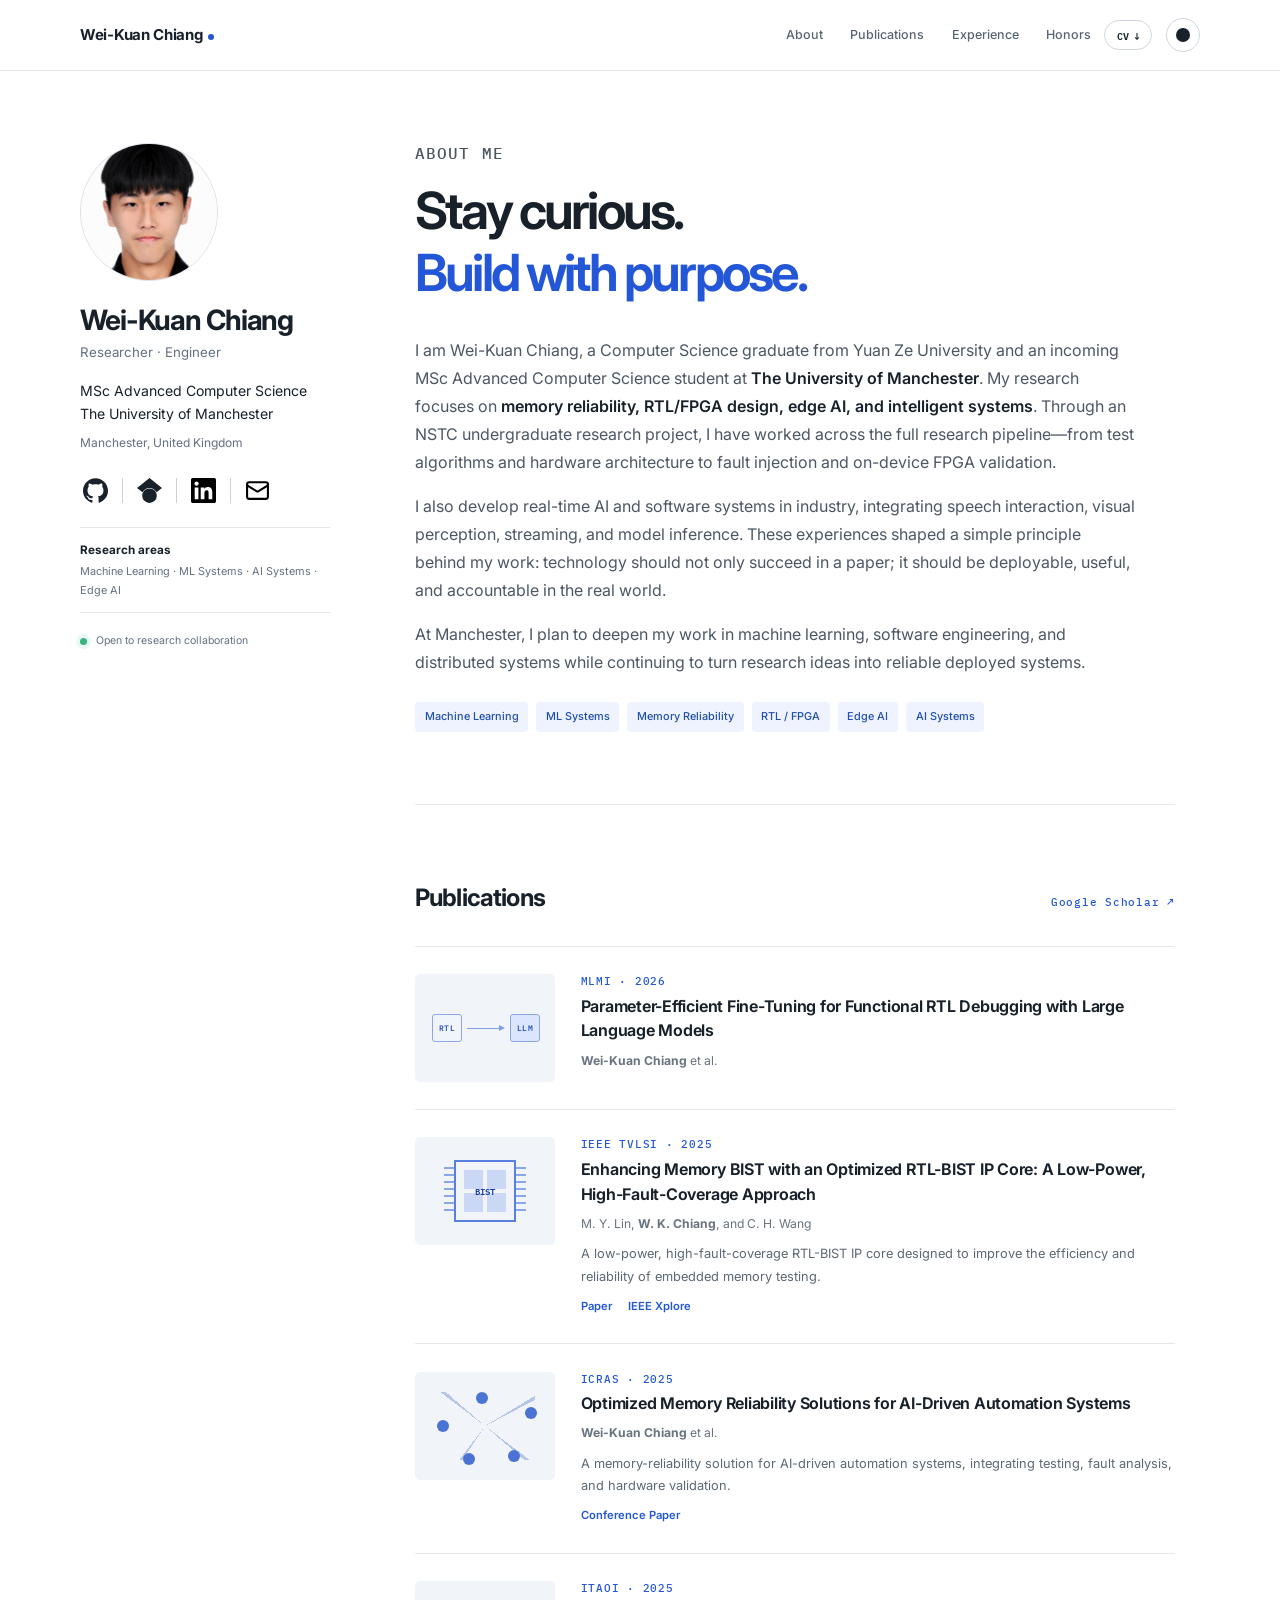
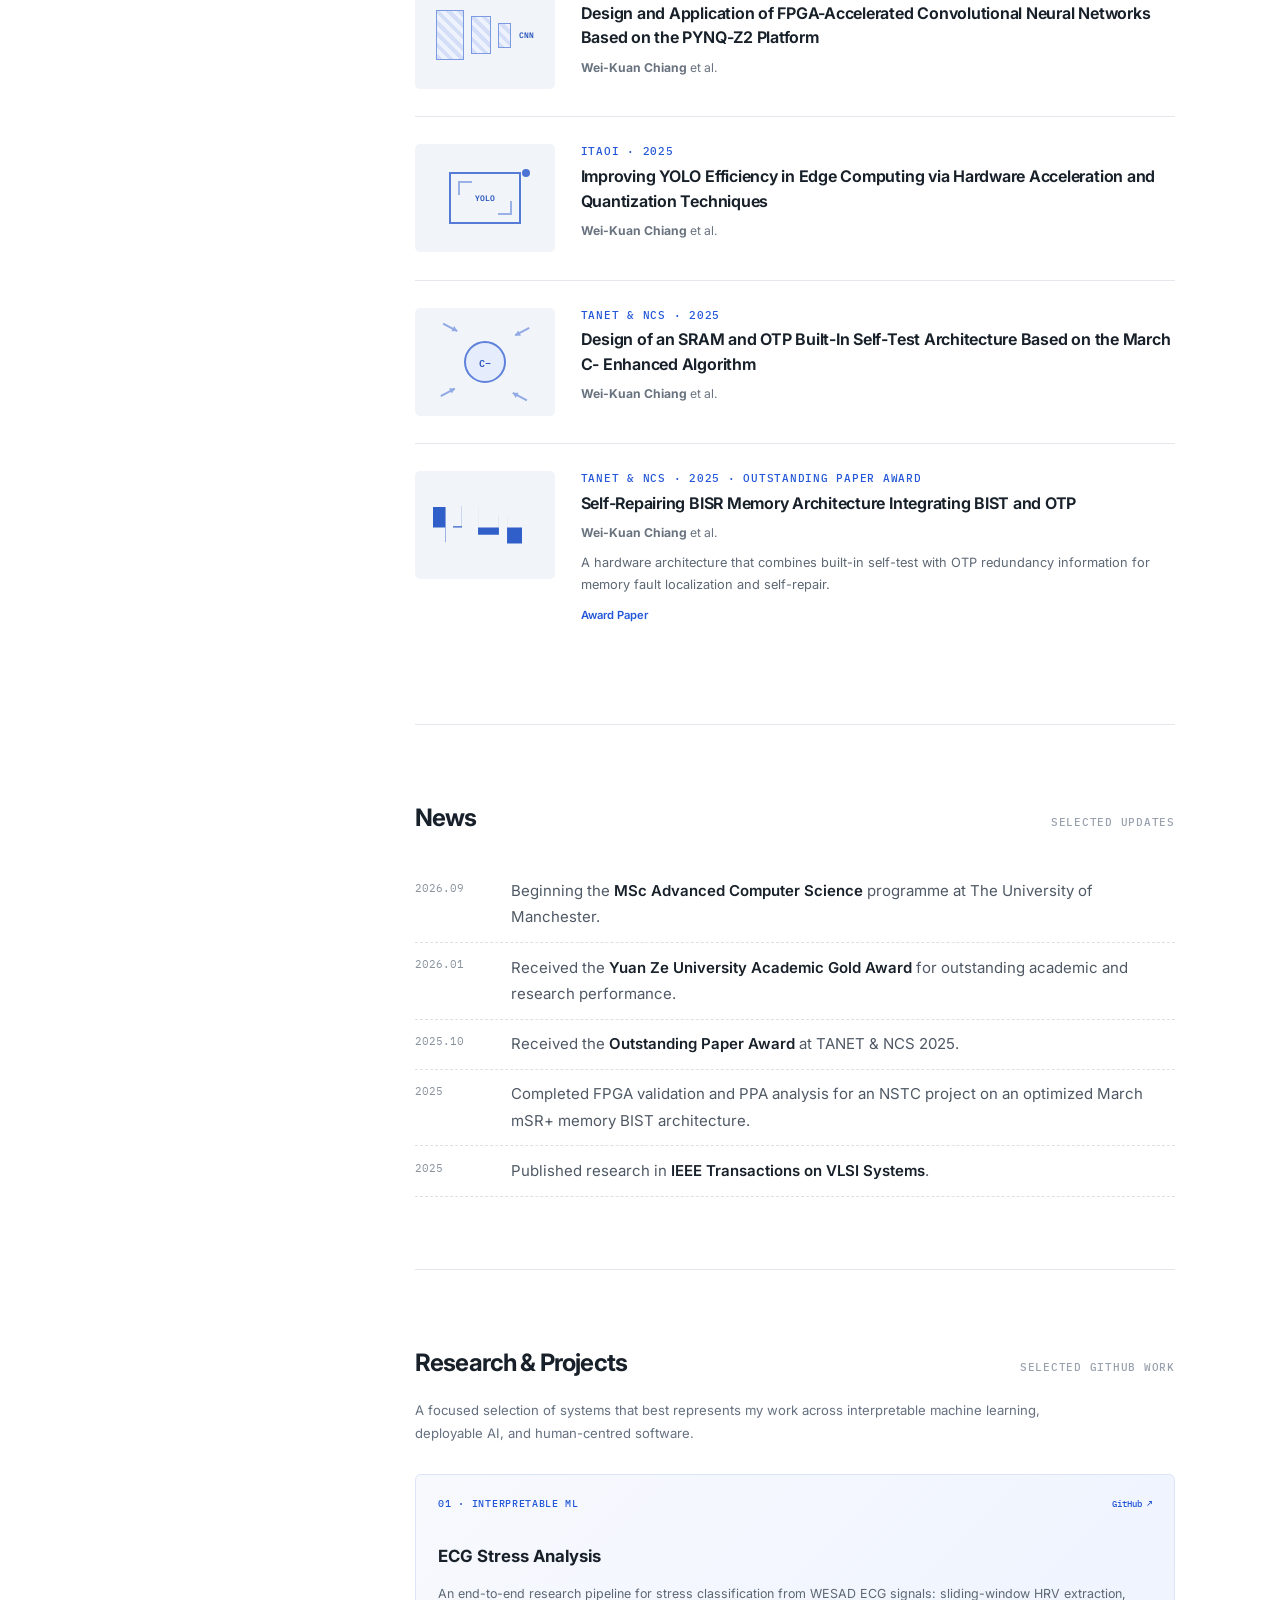
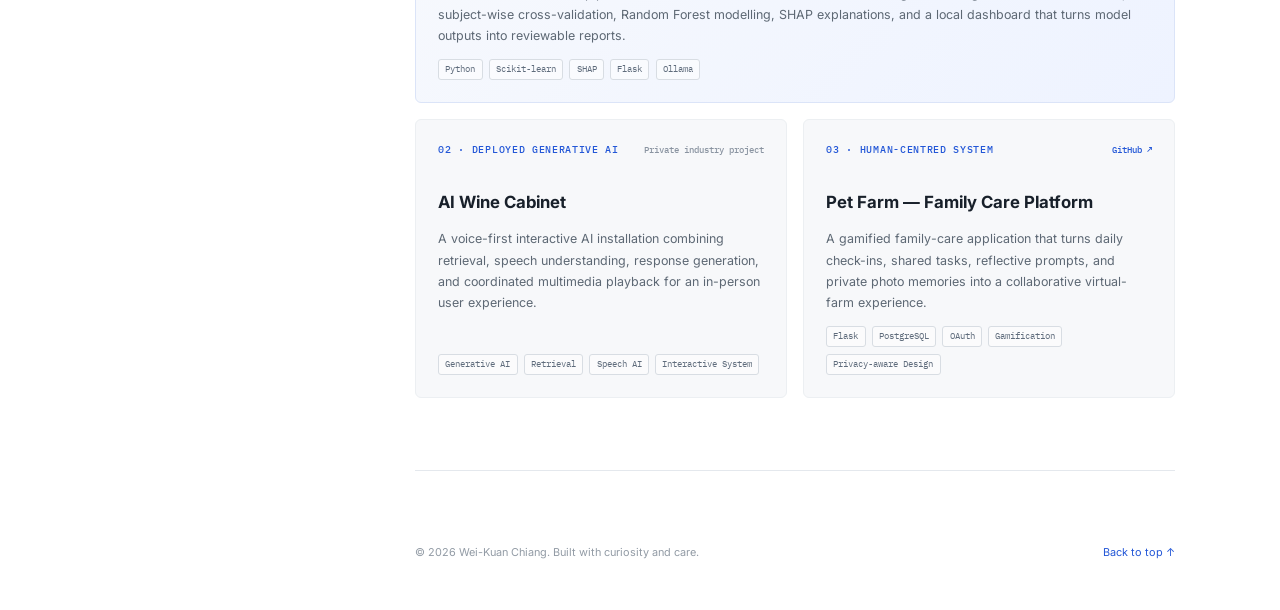
==== index.html @ fb878a64 "Prioritize publications before news" ====
<!doctype html>
<html lang="zh-Hant">
<head>
  <meta charset="utf-8"><meta name="viewport" content="width=device-width,initial-scale=1">
  <meta name="description" content="Wei-Kuan Chiang's academic website: memory reliability, FPGA, edge AI, and intelligent systems."><meta name="theme-color" content="#ffffff">
  <title>Wei-Kuan Chiang</title><link rel="icon" href="assets/favicon.svg" type="image/svg+xml"><script>document.documentElement.dataset.theme=localStorage.getItem('theme')||(matchMedia('(prefers-color-scheme: dark)').matches?'dark':'light')</script><link rel="stylesheet" href="styles.css?v=6"><link rel="stylesheet" href="social.css?v=1">
</head>
<body>
  <a class="skip" href="#content">Skip to main content</a>
  <header class="site-header">
    <div class="header-inner"><a class="wordmark" href="#top">Wei-Kuan Chiang</a><div class="header-actions"><nav aria-label="Main navigation"><a href="#about">About</a><a href="#publications">Publications</a><a href="experience.html">Experience</a><a href="honors.html">Honors</a></nav><a class="cv-button" href="assets/Wei-Kuan-Chiang-CV.pdf" download>CV <span aria-hidden="true">↓</span></a><button class="theme-toggle" type="button" aria-label="Switch to dark mode" title="Switch color theme"><span aria-hidden="true"></span></button></div></div>
  </header>
  <main id="content" class="layout" tabindex="-1">
    <aside class="profile" id="top">
      <img class="avatar" src="assets/profile.png" alt="Portrait of Wei-Kuan Chiang">
      <h1>Wei-Kuan Chiang</h1><p class="english-name">Researcher · Engineer</p>
      <p class="role">MSc Advanced Computer Science<br>The University of Manchester</p>
      <p class="location">Manchester, United Kingdom</p>
      <div class="social-icons" aria-label="Academic and social profiles">
        <a href="https://github.com/mark2146" target="_blank" rel="noopener noreferrer" aria-label="GitHub" data-label="GitHub"><img src="assets/github.svg" alt=""></a>
        <i aria-hidden="true"></i>
        <a href="https://scholar.google.com/citations?user=nb5-cyQAAAAJ" target="_blank" rel="noopener noreferrer" aria-label="Google Scholar" data-label="Scholar"><img src="assets/google-scholar.svg" alt=""></a>
        <i aria-hidden="true"></i>
        <a href="https://www.linkedin.com/in/wei-kuan-chiang-335673235/" target="_blank" rel="noopener noreferrer" aria-label="LinkedIn" data-label="LinkedIn"><img src="assets/linkedin.svg" alt=""></a>
        <i aria-hidden="true"></i>
        <a href="mailto:chiangweikuan2004@gmail.com" aria-label="Email Wei-Kuan Chiang" data-label="Email"><img src="assets/mail.svg" alt=""></a>
      </div>
      <div class="profile-links">
        <a href="#publications"><b>Research areas</b><span>Machine Learning · ML Systems · AI Systems · Edge AI</span></a>
      </div>
      <div class="availability"><i></i><span>Open to research collaboration</span></div>
    </aside>

    <div class="main-column">
      <section id="about" class="intro section-block">
        <p class="kicker">ABOUT ME</p>
        <h2>Stay curious.<br><em>Build with purpose.</em></h2>
        <p>I am Wei-Kuan Chiang, a Computer Science graduate from Yuan Ze University and an incoming MSc Advanced Computer Science student at <strong>The University of Manchester</strong>. My research focuses on <strong>memory reliability, RTL/FPGA design, edge AI, and intelligent systems</strong>. Through an NSTC undergraduate research project, I have worked across the full research pipeline—from test algorithms and hardware architecture to fault injection and on-device FPGA validation.</p>
        <p>I also develop real-time AI and software systems in industry, integrating speech interaction, visual perception, streaming, and model inference. These experiences shaped a simple principle behind my work: technology should not only succeed in a paper; it should be deployable, useful, and accountable in the real world.</p>
        <p>At Manchester, I plan to deepen my work in machine learning, software engineering, and distributed systems while continuing to turn research ideas into reliable deployed systems.</p>
        <div class="interests" aria-label="Research interests"><span>Machine Learning</span><span>ML Systems</span><span>Memory Reliability</span><span>RTL / FPGA</span><span>Edge AI</span><span>AI Systems</span></div>
      </section>

      <section id="publications" class="section-block">
        <div class="section-title"><h2>Publications</h2><a href="https://scholar.google.com/citations?user=nb5-cyQAAAAJ" target="_blank" rel="noopener noreferrer">Google Scholar ↗</a></div>
        <article class="publication">
          <div class="pub-visual llm-rtl" aria-hidden="true"><span>RTL</span><i></i><b>LLM</b></div>
          <div class="pub-content"><p class="venue">MLMI · 2026</p><h3>Parameter-Efficient Fine-Tuning for Functional RTL Debugging with Large Language Models</h3><p class="authors"><strong>Wei-Kuan Chiang</strong> et al.</p></div>
        </article>
        <article class="publication featured-publication">
          <div class="pub-visual memory" aria-hidden="true"><div class="chip"><span></span><span></span><span></span><span></span><b>BIST</b></div></div>
          <div class="pub-content"><p class="venue">IEEE TVLSI · 2025</p><h3>Enhancing Memory BIST with an Optimized RTL-BIST IP Core: A Low-Power, High-Fault-Coverage Approach</h3><p class="authors">M. Y. Lin, <strong>W. K. Chiang</strong>, and C. H. Wang</p><p class="abstract">A low-power, high-fault-coverage RTL-BIST IP core designed to improve the efficiency and reliability of embedded memory testing.</p><div class="pub-links"><a href="https://doi.org/10.1109/TVLSI.2025.3581296" target="_blank" rel="noopener noreferrer">Paper</a><a href="https://ieeexplore.ieee.org/document/11108937" target="_blank" rel="noopener noreferrer">IEEE Xplore</a></div></div>
        </article>
        <article class="publication">
          <div class="pub-visual network" aria-hidden="true"><i></i><i></i><i></i><i></i><i></i></div>
          <div class="pub-content"><p class="venue">ICRAS · 2025</p><h3>Optimized Memory Reliability Solutions for AI-Driven Automation Systems</h3><p class="authors"><strong>Wei-Kuan Chiang</strong> et al.</p><p class="abstract">A memory-reliability solution for AI-driven automation systems, integrating testing, fault analysis, and hardware validation.</p><div class="pub-links"><span>Conference Paper</span></div></div>
        </article>
        <article class="publication">
          <div class="pub-visual cnn" aria-hidden="true"><span></span><span></span><span></span><b>CNN</b></div>
          <div class="pub-content"><p class="venue">ITAOI · 2025</p><h3>Design and Application of FPGA-Accelerated Convolutional Neural Networks Based on the PYNQ-Z2 Platform</h3><p class="authors"><strong>Wei-Kuan Chiang</strong> et al.</p></div>
        </article>
        <article class="publication">
          <div class="pub-visual vision" aria-hidden="true"><span></span><b>YOLO</b><i></i></div>
          <div class="pub-content"><p class="venue">ITAOI · 2025</p><h3>Improving YOLO Efficiency in Edge Computing via Hardware Acceleration and Quantization Techniques</h3><p class="authors"><strong>Wei-Kuan Chiang</strong> et al.</p></div>
        </article>
        <article class="publication">
          <div class="pub-visual march" aria-hidden="true"><span>C−</span><i></i><i></i><i></i><i></i></div>
          <div class="pub-content"><p class="venue">TANET &amp; NCS · 2025</p><h3>Design of an SRAM and OTP Built-In Self-Test Architecture Based on the March C- Enhanced Algorithm</h3><p class="authors"><strong>Wei-Kuan Chiang</strong> et al.</p></div>
        </article>
        <article class="publication">
          <div class="pub-visual waveform" aria-hidden="true"><span></span></div>
          <div class="pub-content"><p class="venue">TANET & NCS · 2025 · OUTSTANDING PAPER AWARD</p><h3>Self-Repairing BISR Memory Architecture Integrating BIST and OTP</h3><p class="authors"><strong>Wei-Kuan Chiang</strong> et al.</p><p class="abstract">A hardware architecture that combines built-in self-test with OTP redundancy information for memory fault localization and self-repair.</p><div class="pub-links"><span>Award Paper</span></div></div>
        </article>
      </section>

      <section id="news" class="section-block">
        <div class="section-title"><h2>News</h2><span>SELECTED UPDATES</span></div>
        <ul class="news-list">
          <li><time>2026.09</time><p>Beginning the <strong>MSc Advanced Computer Science</strong> programme at The University of Manchester.</p></li>
          <li><time>2026.01</time><p>Received the <strong>Yuan Ze University Academic Gold Award</strong> for outstanding academic and research performance.</p></li>
          <li><time>2025.10</time><p>Received the <strong>Outstanding Paper Award</strong> at TANET & NCS 2025.</p></li>
          <li><time>2025</time><p>Completed FPGA validation and PPA analysis for an NSTC project on an optimized March mSR+ memory BIST architecture.</p></li>
          <li><time>2025</time><p>Published research in <strong>IEEE Transactions on VLSI Systems</strong>.</p></li>
        </ul>
      </section>

      <section id="projects" class="section-block">
        <div class="section-title"><h2>Research &amp; Projects</h2><span>SELECTED GITHUB WORK</span></div>
        <p class="projects-intro">A focused selection of systems that best represents my work across interpretable machine learning, deployable AI, and human-centred software.</p>
        <div class="projects">
          <article class="project-featured"><div class="project-topline"><p class="project-index">01 · INTERPRETABLE ML</p><a href="https://github.com/mark2146/ecg-stress-analysis" target="_blank" rel="noopener noreferrer">GitHub ↗</a></div><h3>ECG Stress Analysis</h3><p>An end-to-end research pipeline for stress classification from WESAD ECG signals: sliding-window HRV extraction, subject-wise cross-validation, Random Forest modelling, SHAP explanations, and a local dashboard that turns model outputs into reviewable reports.</p><ul><li>Python</li><li>Scikit-learn</li><li>SHAP</li><li>Flask</li><li>Ollama</li></ul></article>
          <article><div class="project-topline"><p class="project-index">02 · DEPLOYED GENERATIVE AI</p><span>Private industry project</span></div><h3>AI Wine Cabinet</h3><p>A voice-first interactive AI installation combining retrieval, speech understanding, response generation, and coordinated multimedia playback for an in-person user experience.</p><ul><li>Generative AI</li><li>Retrieval</li><li>Speech AI</li><li>Interactive System</li></ul></article>
          <article><div class="project-topline"><p class="project-index">03 · HUMAN-CENTRED SYSTEM</p><a href="https://github.com/mark2146/pet_farm" target="_blank" rel="noopener noreferrer">GitHub ↗</a></div><h3>Pet Farm — Family Care Platform</h3><p>A gamified family-care application that turns daily check-ins, shared tasks, reflective prompts, and private photo memories into a collaborative virtual-farm experience.</p><ul><li>Flask</li><li>PostgreSQL</li><li>OAuth</li><li>Gamification</li><li>Privacy-aware Design</li></ul></article>
        </div>
      </section>

      <footer><p>© 2026 Wei-Kuan Chiang. Built with curiosity and care.</p><a href="#top">Back to top ↑</a></footer>
    </div>
  </main>
  <script src="app.js?v=3"></script>
</body></html>
---- styles.css ----
@import url('https://fonts.googleapis.com/css2?family=IBM+Plex+Mono:wght@400;500&family=Inter:wght@400;500;600;700&family=Noto+Sans+TC:wght@400;500;600;700&display=swap');
:root{--blue:#2357d7;--blue-soft:#eef3ff;--ink:#18202a;--muted:#657080;--line:#e4e8ed;--paper:#fff;--soft:#f7f8fa;--sans:Inter,'Noto Sans TC',system-ui,sans-serif;--mono:'IBM Plex Mono',monospace}*{box-sizing:border-box}html{scroll-behavior:smooth;scroll-padding-top:92px}body{margin:0;background:var(--paper);color:var(--ink);font-family:var(--sans);font-size:15px;line-height:1.75}a{color:inherit;text-decoration:none}img{display:block;max-width:100%}.skip{position:fixed;left:1rem;top:-5rem;background:var(--blue);color:#fff;padding:.6rem 1rem;z-index:99}.skip:focus{top:1rem}.site-header{position:sticky;top:0;z-index:20;background:rgba(255,255,255,.92);backdrop-filter:blur(14px);border-bottom:1px solid var(--line)}.header-inner{width:min(1120px,92vw);height:70px;margin:auto;display:flex;align-items:center;justify-content:space-between}.wordmark{font-weight:700;letter-spacing:-.02em}.wordmark:after{content:"";display:inline-block;width:6px;height:6px;background:var(--blue);border-radius:50%;margin-left:5px}.site-header nav{display:flex;gap:1.7rem;font-size:.78rem;font-weight:500}.site-header nav a{color:#596472;transition:.2s}.site-header nav a:hover{color:var(--blue)}.layout{width:min(1120px,92vw);margin:0 auto;display:grid;grid-template-columns:250px minmax(0,760px);gap:85px;align-items:start;padding-top:72px}.profile{position:sticky;top:115px}.avatar{width:138px;height:138px;border-radius:50%;display:grid;place-items:center;background:linear-gradient(145deg,#e5ebf7,#f9fbff);border:1px solid #dce2eb;position:relative;overflow:hidden}.avatar:before,.avatar:after{content:"";position:absolute;border:1px solid #bdcceb;border-radius:50%}.avatar:before{inset:22px}.avatar:after{inset:45px}.avatar span{font:600 1.12rem var(--mono);letter-spacing:.12em;position:relative;z-index:2;color:var(--blue)}.avatar i{position:absolute;width:8px;height:8px;background:var(--blue);border-radius:50%;right:25px;top:29px;box-shadow:0 0 0 6px rgba(35,87,215,.1)}.profile h1{font-size:1.75rem;line-height:1.2;margin:1.45rem 0 .2rem;letter-spacing:-.04em}.english-name{font-size:.83rem;color:var(--muted);margin:0 0 1rem}.role{font-size:.88rem;line-height:1.6;margin:.4rem 0}.location{color:var(--muted);font-size:.75rem;margin:0 0 1.4rem}.profile-links{border-top:1px solid var(--line)}.profile-links a{display:block;padding:.75rem 0;border-bottom:1px solid var(--line)}.profile-links b{display:block;font-size:.73rem}.profile-links span{display:block;color:var(--muted);font-size:.68rem;margin-top:.12rem}.profile-links a:hover span{color:var(--blue)}.availability{margin-top:1.2rem;display:flex;gap:.55rem;align-items:center;font-size:.66rem;color:var(--muted)}.availability i{width:7px;height:7px;border-radius:50%;background:#36b37e;box-shadow:0 0 0 4px #e9f8f2}.section-block{padding:0 0 72px;margin-bottom:72px;border-bottom:1px solid var(--line)}.kicker,.section-title span,.section-title>a,.venue,.project-index{font:500 .67rem var(--mono);letter-spacing:.07em;color:var(--blue)}.intro .kicker{margin:0 0 1rem}.intro>h2{font-size:clamp(2rem,4vw,3.35rem);line-height:1.22;letter-spacing:-.055em;margin:0 0 2rem;font-weight:650}.intro>h2 em{font-style:normal;color:var(--blue)}.intro>p{font-size:1rem;color:#4d5764;margin:0 0 1rem;max-width:720px}.intro strong{color:var(--ink);font-weight:600}.interests{display:flex;flex-wrap:wrap;gap:.5rem;margin-top:1.6rem}.interests span{background:var(--blue-soft);color:#214fae;border-radius:4px;padding:.35rem .6rem;font-size:.68rem;font-weight:500}.section-title{display:flex;align-items:baseline;justify-content:space-between;margin-bottom:1.7rem}.section-title h2{margin:0;font-size:1.5rem;letter-spacing:-.035em}.section-title span{color:#98a1ad}.section-title>a:hover{text-decoration:underline}.news-list{list-style:none;margin:0;padding:0}.news-list li{display:grid;grid-template-columns:80px 1fr;gap:1rem;padding:.72rem 0;border-bottom:1px dashed #dde1e6}.news-list time{font:.68rem var(--mono);color:#89939e;padding-top:.16rem}.news-list p{margin:0;color:#4f5965}.news-list strong{color:var(--ink);font-weight:600}.publication{display:grid;grid-template-columns:140px 1fr;gap:1.6rem;padding:1.7rem 0;border-top:1px solid var(--line)}.pub-visual{height:108px;border-radius:5px;background:#f1f4f8;overflow:hidden;position:relative}.memory{display:grid;place-items:center}.chip{width:62px;height:62px;border:2px solid #5980df;display:grid;grid-template-columns:repeat(2,1fr);gap:4px;padding:8px;position:relative}.chip span{background:#cbd8f5}.chip b{position:absolute;inset:0;display:grid;place-items:center;font:600 .55rem var(--mono);color:#183f9b}.chip:before,.chip:after{content:"";position:absolute;background:repeating-linear-gradient(to bottom,#8ba7ea 0 2px,transparent 2px 7px);width:10px;top:5px;bottom:5px}.chip:before{left:-12px}.chip:after{right:-12px}.network i{position:absolute;width:12px;height:12px;background:#4b73d4;border-radius:50%;z-index:2}.network i:nth-child(1){left:22px;top:48px}.network i:nth-child(2){left:61px;top:20px}.network i:nth-child(3){right:18px;top:35px}.network i:nth-child(4){right:35px;bottom:18px}.network i:nth-child(5){left:48px;bottom:15px}.network:after{content:"";position:absolute;inset:20px;background:conic-gradient(from 30deg at 50% 50%,transparent 0 8%,#b6c5e8 8% 9%,transparent 9% 27%,#b6c5e8 27% 28%,transparent 28% 51%,#b6c5e8 51% 52%,transparent 52% 77%,#b6c5e8 77% 78%,transparent 78%)}.waveform span{position:absolute;left:12px;right:12px;top:30px;height:48px;background:linear-gradient(90deg,transparent 0 5%,#315fc9 5% 16%,transparent 16% 22%,#315fc9 22% 30%,transparent 30% 44%,#315fc9 44% 62%,transparent 62% 69%,#315fc9 69% 82%,transparent 82%);clip-path:polygon(0 52%,5% 52%,5% 12%,16% 12%,16% 85%,22% 85%,22% 52%,30% 52%,30% 10%,44% 10%,44% 70%,62% 70%,62% 30%,69% 30%,69% 88%,82% 88%,82% 50%,100% 50%,100% 55%,0 55%)}.venue{margin:0 0 .35rem}.pub-content h3{font-size:1rem;line-height:1.55;margin:0 0 .4rem;font-weight:650;letter-spacing:-.015em}.authors{font-size:.76rem;color:#69737f;margin:0 0 .55rem}.abstract{font-size:.8rem;color:#5d6874;margin:0 0 .55rem}.pub-links{display:flex;gap:1rem;font-size:.7rem;font-weight:600;color:var(--blue)}.pub-links a:hover{text-decoration:underline}.compact-publication{grid-template-columns:1fr;padding-left:165px}.projects{display:grid;grid-template-columns:1fr 1fr;gap:1rem}.projects article{background:var(--soft);border:1px solid #eceff2;border-radius:6px;padding:1.4rem;min-height:245px;transition:.2s}.projects article:hover{border-color:#bdcbed;transform:translateY(-2px)}.project-index{margin:0 0 2.2rem;font-size:.61rem}.projects h3{margin:0 0 .7rem;font-size:1rem}.projects p:not(.project-index){font-size:.78rem;color:#5d6874;line-height:1.7}.projects ul{list-style:none;padding:0;margin:1rem 0 0;display:flex;flex-wrap:wrap;gap:.4rem}.projects li{font:.57rem var(--mono);color:#6c7681;border:1px solid #d8dde3;padding:.23rem .38rem;border-radius:3px}.experience-list article{display:grid;grid-template-columns:150px 1fr;gap:1rem;padding:1.3rem 0;border-top:1px solid var(--line)}.experience-list time{font:.66rem var(--mono);color:#7a8591}.experience-list h3{font-size:.92rem;margin:0 0 .25rem}.experience-list h3 span{font-weight:400;color:#65717d}.experience-list p{font-size:.76rem;color:#66717d;margin:0}.awards-grid{display:grid;grid-template-columns:repeat(3,1fr);gap:.8rem}.awards-grid a{border:1px solid var(--line);border-radius:5px;overflow:hidden;background:#fff;transition:.2s}.awards-grid a:hover{border-color:#aabce9;transform:translateY(-2px)}.awards-grid img{width:100%;height:145px;object-fit:cover;object-position:center 20%;filter:saturate(.65)}.awards-grid span{display:block;padding:.8rem}.awards-grid b,.awards-grid small{display:block}.awards-grid b{font-size:.74rem}.awards-grid small{color:#77818d;font-size:.6rem;margin-top:.2rem}.minor-awards{margin:1.2rem 0 0;padding:0 0 0 1.2rem;columns:2;color:#596470;font-size:.75rem}.minor-awards li{margin-bottom:.45rem}footer{display:flex;justify-content:space-between;color:#929ba5;font-size:.68rem;padding-bottom:3rem}footer p{margin:0}footer a{color:var(--blue)}.reveal{opacity:0;transform:translateY(12px);transition:.45s ease}.reveal.visible{opacity:1;transform:none}
@media(max-width:900px){.layout{grid-template-columns:190px minmax(0,1fr);gap:50px}.site-header nav{gap:1rem}.profile-links span{overflow-wrap:anywhere}.publication{grid-template-columns:110px 1fr}.compact-publication{padding-left:135px}}
@media(max-width:700px){html{scroll-padding-top:70px}.header-inner{height:58px}.site-header nav{display:none}.layout{display:block;padding-top:40px}.profile{position:static;display:grid;grid-template-columns:92px 1fr;column-gap:1.2rem;margin-bottom:55px}.avatar{width:92px;height:92px;grid-row:1/5}.profile h1{margin:.2rem 0 0;font-size:1.45rem}.english-name,.role,.location{grid-column:2}.role{margin:.35rem 0}.profile-links,.availability{grid-column:1/3}.profile-links{margin-top:1rem;display:grid;grid-template-columns:repeat(3,1fr);gap:.6rem;border:0}.profile-links a{border:1px solid var(--line);padding:.6rem}.section-block{padding-bottom:52px;margin-bottom:52px}.intro>h2{font-size:2.35rem}.projects{grid-template-columns:1fr}.publication{grid-template-columns:1fr}.pub-visual{width:140px}.compact-publication{padding-left:0}.awards-grid{grid-template-columns:1fr 1fr}.minor-awards{columns:1}}
@media(max-width:480px){.layout{width:min(92vw,430px)}.profile-links{grid-template-columns:1fr}.intro>h2{font-size:2rem}.news-list li{grid-template-columns:70px 1fr}.experience-list article{grid-template-columns:1fr}.awards-grid{grid-template-columns:1fr}.awards-grid img{height:210px}.minor-awards{padding-left:1rem}footer{display:block}footer a{display:inline-block;margin-top:.6rem}}
@media(prefers-reduced-motion:reduce){html{scroll-behavior:auto}.reveal{opacity:1;transform:none;transition:none}.projects article:hover,.awards-grid a:hover{transform:none}}

/* Selected research and GitHub projects */
.projects-intro{max-width:650px;margin:-.75rem 0 1.8rem;color:#657080;font-size:.82rem}.projects article{min-height:235px;display:flex;flex-direction:column}.projects .project-featured{grid-column:1/-1;min-height:220px;background:linear-gradient(135deg,#f7f9fd 0%,#eef3ff 100%);border-color:#dbe4f8}.project-topline{display:flex;align-items:center;justify-content:space-between;gap:1rem;margin-bottom:2rem}.project-topline .project-index{margin:0}.project-topline>a,.project-topline>span{font:500 .58rem var(--mono);color:var(--blue)}.project-topline>a:hover{text-decoration:underline}.project-topline>span{color:#8a94a1}.projects h3{font-size:1.05rem}.projects p:not(.project-index){margin-top:0}.projects ul{margin-top:auto}.projects li{background:rgba(255,255,255,.55);color:#5f6c7c}

@media(max-width:700px){.projects .project-featured{grid-column:auto}.project-topline{margin-bottom:1.4rem}}

/* Header utilities and color theme */
html{color-scheme:light}html[data-theme="dark"]{color-scheme:dark;--ink:#f1f4f8;--muted:#b6c0cc;--line:#35404d;--paper:#11171f;--soft:#19212b;--blue:#91b0ff;--blue-soft:#23365d}body,.site-header,.projects article,.awards-grid a,.pub-visual,.profile-links a,.cv-button,.theme-toggle{transition:background-color .22s ease,color .22s ease,border-color .22s ease}.header-actions{display:flex;align-items:center;gap:.85rem}.cv-button{display:inline-flex;align-items:center;gap:.35rem;border:1px solid #cfd6df;border-radius:999px;padding:.32rem .7rem;font:600 .63rem var(--mono);color:var(--ink)}.cv-button:hover{border-color:var(--blue);color:var(--blue)}.theme-toggle{width:34px;height:34px;border-radius:50%;border:1px solid #cfd6df;background:var(--paper);display:grid;place-items:center;cursor:pointer;color:var(--ink)}.theme-toggle:hover{border-color:var(--blue)}.theme-toggle span{position:relative;width:14px;height:14px;border-radius:50%;background:currentColor;box-shadow:-4px -3px 0 1px var(--paper)}html[data-theme="dark"] .theme-toggle span{width:13px;height:13px;box-shadow:none;background:currentColor}html[data-theme="dark"] .theme-toggle span:before,html[data-theme="dark"] .theme-toggle span:after{content:"";position:absolute;inset:-5px;background:repeating-conic-gradient(from 0deg,currentColor 0 8deg,transparent 8deg 45deg);border-radius:50%}html[data-theme="dark"] .theme-toggle span:after{inset:3px;background:var(--paper)}html[data-theme="dark"] .site-header{background:rgba(17,23,31,.92)}html[data-theme="dark"] .site-header nav a{color:#aeb8c5}html[data-theme="dark"] .site-header nav a:hover,html[data-theme="dark"] .site-header nav a.active{color:#a9c0ff}html[data-theme="dark"] .english-name,html[data-theme="dark"] .location,html[data-theme="dark"] .profile-links span,html[data-theme="dark"] .availability,html[data-theme="dark"] footer{color:#aeb8c5}html[data-theme="dark"] .intro>p,html[data-theme="dark"] .news-list p,html[data-theme="dark"] .abstract,html[data-theme="dark"] .projects p:not(.project-index),html[data-theme="dark"] .detail-role p,html[data-theme="dark"] .detail-role li,html[data-theme="dark"] .page-intro>p:last-child,html[data-theme="dark"] .honors-list span{color:#c1cad5}html[data-theme="dark"] .projects article{background:#19212b;border-color:#313d4b}html[data-theme="dark"] .projects .project-featured{background:linear-gradient(135deg,#1a2431 0%,#223354 100%);border-color:#405b8f}html[data-theme="dark"] .projects li{background:#202b39;border-color:#455469;color:#d1d9e4}html[data-theme="dark"] .interests span{background:#263a63;color:#b9ccff}html[data-theme="dark"] .pub-visual{background:#1a232e}html[data-theme="dark"] .awards-grid a{background:#171f29;border-color:#354150}html[data-theme="dark"] .avatar{border-color:#455365}html[data-theme="dark"] .cv-button,html[data-theme="dark"] .theme-toggle{border-color:#627082}html[data-theme="dark"] .social-icons img{filter:invert(1) brightness(1.3)}html[data-theme="dark"] .social-icons i{background:#4a5666}

@media(max-width:700px){.header-actions{gap:.5rem}.header-actions nav{display:none}.cv-button{padding:.3rem .62rem}.theme-toggle{width:32px;height:32px}}
.site-header nav a.active{color:var(--blue);font-weight:650}.subpage{width:min(900px,92vw);margin:0 auto;padding:80px 0}.page-intro{max-width:700px;margin-bottom:72px}.page-intro h1{font-size:clamp(2.8rem,7vw,5.4rem);line-height:1;margin:.4rem 0 1.3rem;letter-spacing:-.065em}.page-intro>p:last-child{font-size:1.05rem;color:var(--muted);max-width:620px}.detail-section{padding:0 0 70px;margin-bottom:70px;border-bottom:1px solid var(--line)}.detail-role{display:grid;grid-template-columns:180px 1fr;gap:2.4rem;padding:1.8rem 0;border-top:1px solid var(--line)}.role-meta time{font:.68rem var(--mono);color:var(--blue)}.role-meta p{font-size:.7rem;color:var(--muted);margin:.35rem 0}.detail-role h3{margin:0 0 .7rem;font-size:1.05rem}.detail-role h3 span{font-weight:450;color:var(--muted)}.detail-role p,.detail-role li{font-size:.82rem;color:#596470}.detail-role ul{margin:.2rem 0 0;padding-left:1.15rem}.detail-role li+li{margin-top:.5rem}.honors-list{list-style:none;margin:2.5rem 0 0;padding:0}.honors-list li{display:grid;grid-template-columns:90px 1fr;gap:1rem;padding:1rem 0;border-top:1px solid var(--line)}.honors-list time{font:.7rem var(--mono);color:var(--blue)}.honors-list span{font-size:.82rem;color:var(--muted)}.honors-list b{display:block;color:var(--ink);font-size:.88rem}@media(max-width:700px){.subpage{padding:48px 0}.page-intro{margin-bottom:50px}.detail-role{grid-template-columns:1fr;gap:.5rem}.honors-list li{grid-template-columns:65px 1fr}}
.llm-rtl{display:grid;place-items:center}.llm-rtl span,.llm-rtl b{position:absolute;font:600 .5rem var(--mono);letter-spacing:.06em;color:#2956bd;border:1px solid #8ca7e7;border-radius:3px;padding:7px 6px}.llm-rtl span{left:17px}.llm-rtl b{right:15px;background:#dbe5fb}.llm-rtl i{width:36px;height:1px;background:#7f9ee3;position:relative}.llm-rtl i:after{content:"";position:absolute;right:-2px;top:-3px;border-left:6px solid #7f9ee3;border-top:3px solid transparent;border-bottom:3px solid transparent}.cnn{display:flex;align-items:center;justify-content:center;gap:7px}.cnn span{display:block;border:1px solid #7b9ae2;background:repeating-linear-gradient(45deg,#d4dff7 0 4px,#edf2fc 4px 8px)}.cnn span:nth-child(1){width:28px;height:50px}.cnn span:nth-child(2){width:20px;height:38px}.cnn span:nth-child(3){width:13px;height:25px}.cnn b{font:600 .48rem var(--mono);color:#2956bd;margin-left:1px}.vision{display:grid;place-items:center}.vision span{width:72px;height:52px;border:2px solid #557bd7;position:relative}.vision span:before,.vision span:after{content:"";position:absolute;width:12px;height:12px;border-color:#9ab1e8;border-style:solid}.vision span:before{left:7px;top:7px;border-width:2px 0 0 2px}.vision span:after{right:7px;bottom:7px;border-width:0 2px 2px 0}.vision b{position:absolute;font:600 .5rem var(--mono);color:#2956bd}.vision i{position:absolute;width:8px;height:8px;border-radius:50%;background:#4b73d4;right:25px;top:25px}.march{display:grid;place-items:center}.march span{width:42px;height:42px;border-radius:50%;border:2px solid #5e82db;display:grid;place-items:center;font:600 .6rem var(--mono);color:#2956bd;background:#e5ecfb}.march i{position:absolute;width:16px;height:7px;border-top:2px solid #91aae5}.march i:after{content:"";position:absolute;right:0;top:-4px;border-left:5px solid #91aae5;border-top:3px solid transparent;border-bottom:3px solid transparent}.march i:nth-of-type(1){top:18px;left:26px;transform:rotate(28deg)}.march i:nth-of-type(2){top:18px;right:26px;transform:rotate(152deg)}.march i:nth-of-type(3){bottom:18px;left:26px;transform:rotate(-28deg)}.march i:nth-of-type(4){bottom:18px;right:26px;transform:rotate(208deg)}
---- social.css ----
.social-icons {
  display: flex;
  align-items: center;
  gap: .72rem;
  margin: 1.15rem 0 1.35rem;
}

.avatar {
  object-fit: cover;
  object-position: center 32%;
}

.social-icons a {
  position: relative;
  display: grid;
  width: 30px;
  height: 30px;
  place-items: center;
  transition: transform .18s ease;
}

.social-icons a:hover { transform: translateY(-2px); }
.social-icons img { width: 25px; height: 25px; }
.social-icons i { width: 1px; height: 25px; background: #cbd1d8; }

.social-icons a::after {
  content: attr(data-label);
  position: absolute;
  top: 36px;
  left: 50%;
  z-index: 3;
  padding: .2rem .38rem;
  transform: translateX(-50%);
  border-radius: 3px;
  background: #18202a;
  color: #fff;
  font-size: .55rem;
  opacity: 0;
  pointer-events: none;
  white-space: nowrap;
  transition: opacity .15s ease;
}

.social-icons a:hover::after { opacity: 1; }

@media (max-width: 700px) {
  .social-icons { grid-column: 1 / 3; }
}
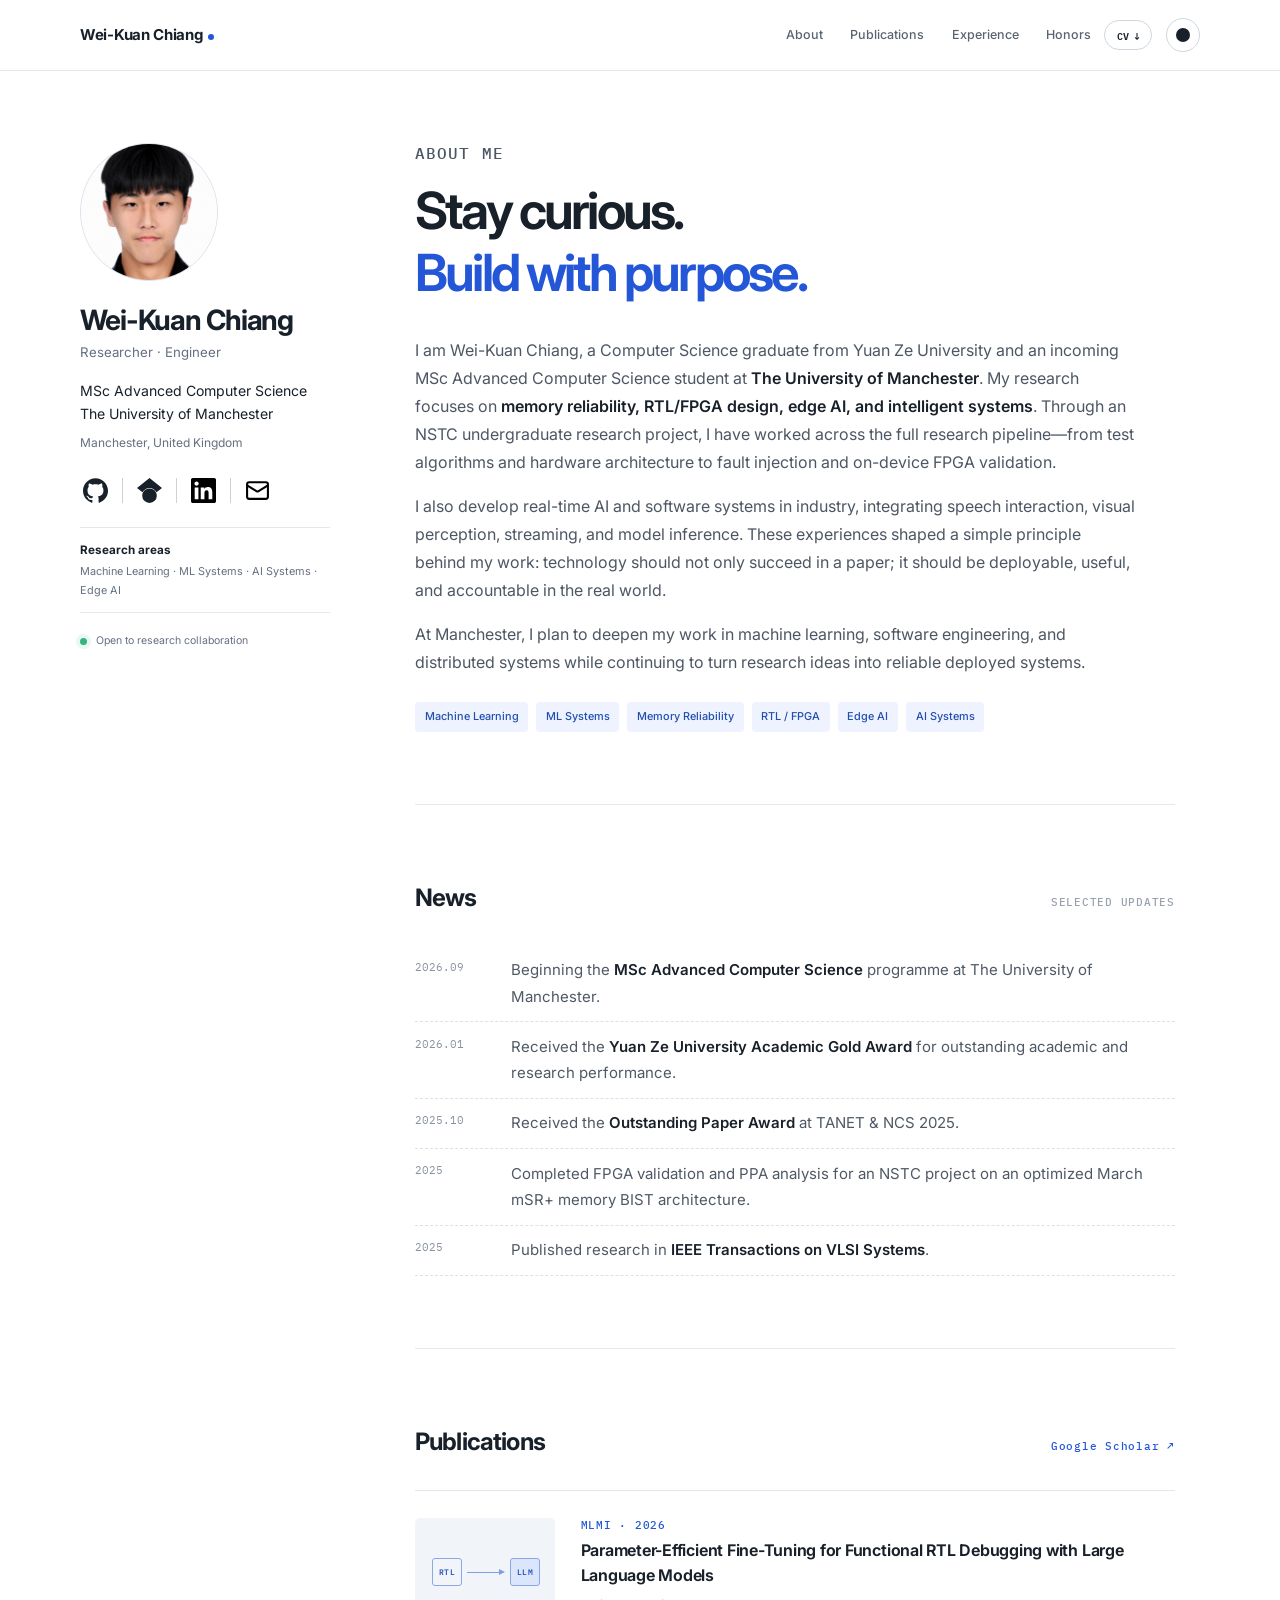
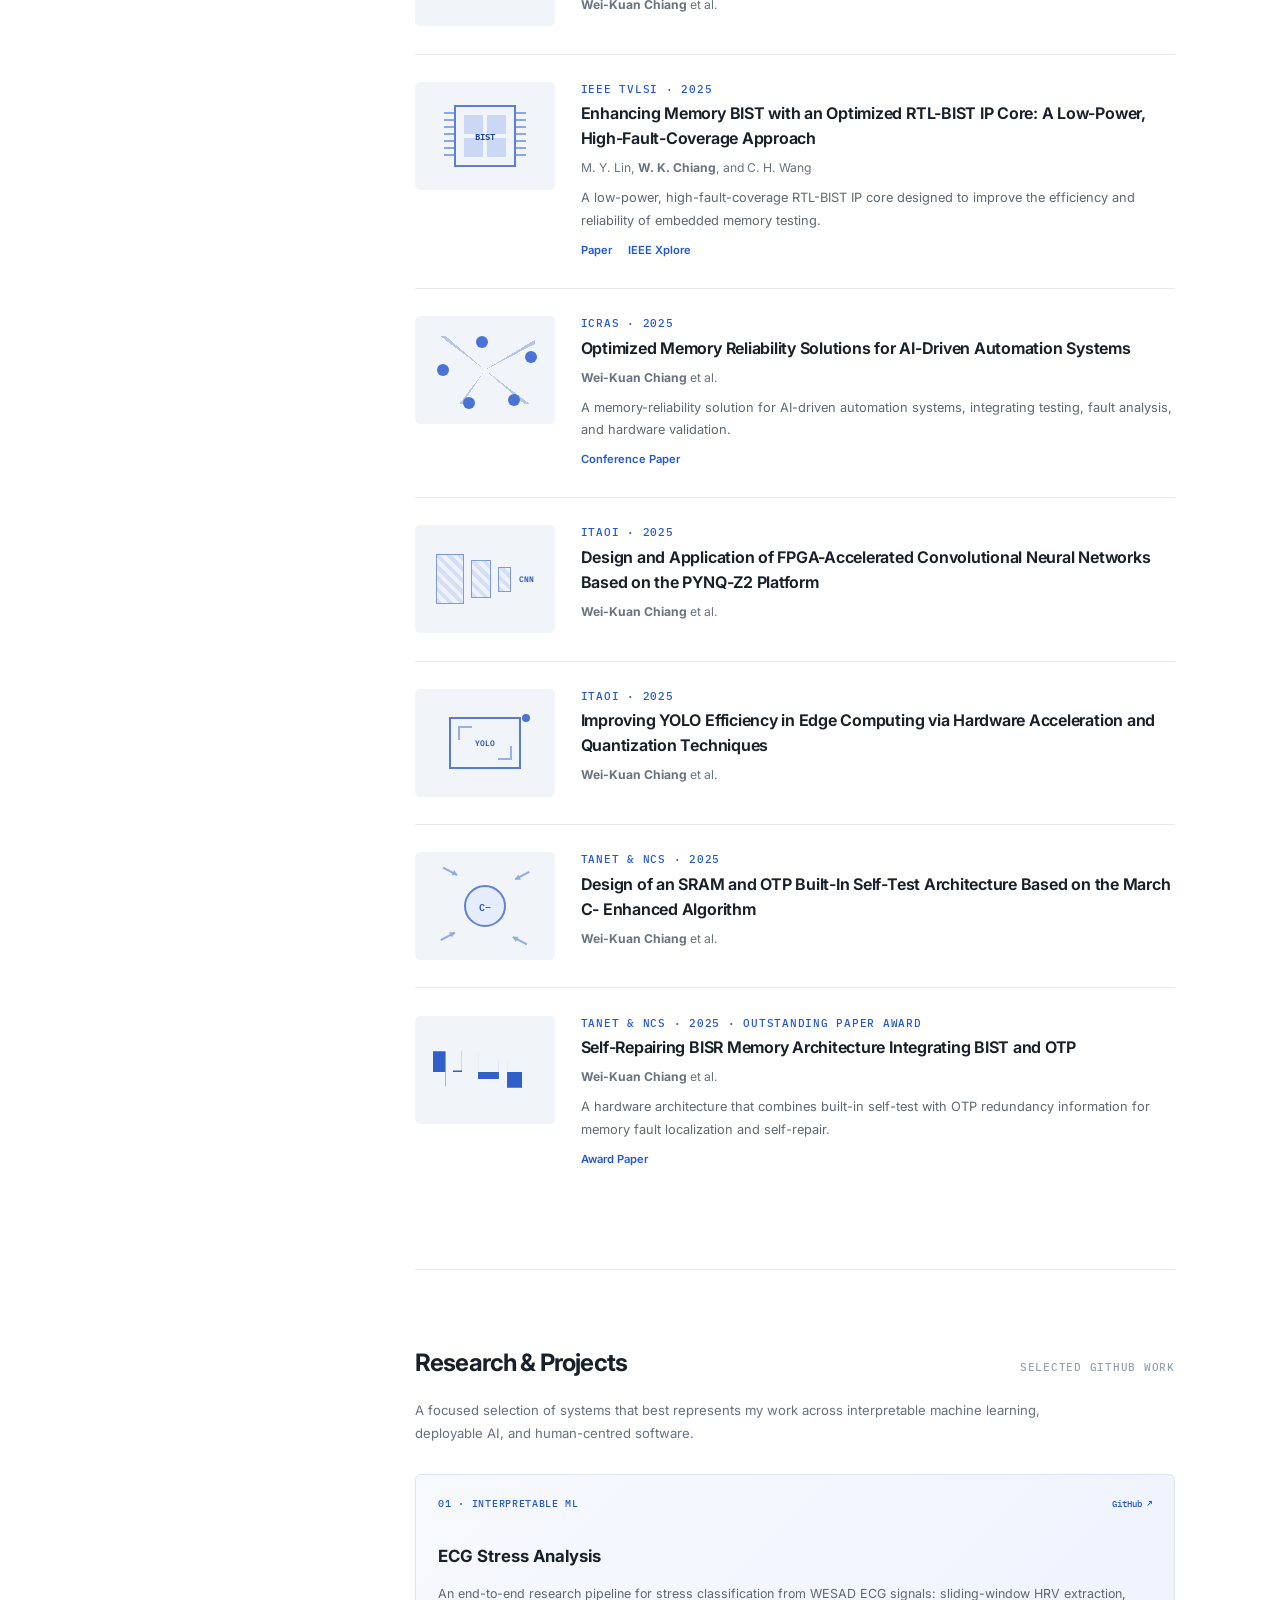
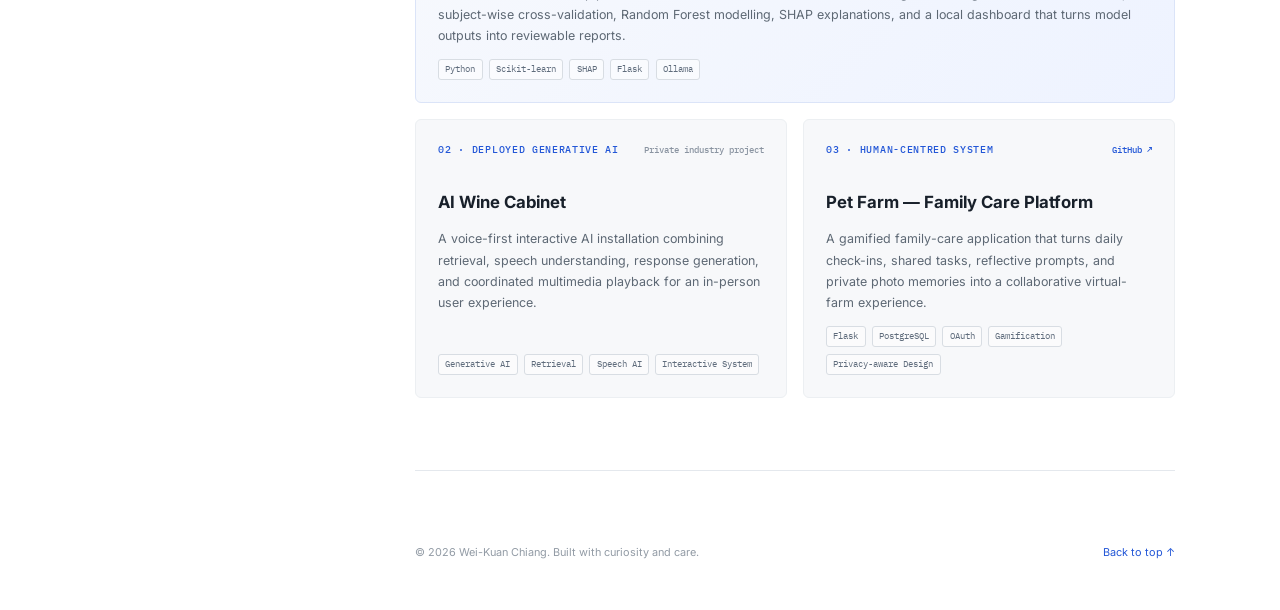
==== commit d25e2ad3: "Restore news before publications" ====
--- a/index.html
+++ b/index.html
@@ -41,6 +41,17 @@
         <div class="interests" aria-label="Research interests"><span>Machine Learning</span><span>ML Systems</span><span>Memory Reliability</span><span>RTL / FPGA</span><span>Edge AI</span><span>AI Systems</span></div>
       </section>
 
+      <section id="news" class="section-block">
+        <div class="section-title"><h2>News</h2><span>SELECTED UPDATES</span></div>
+        <ul class="news-list">
+          <li><time>2026.09</time><p>Beginning the <strong>MSc Advanced Computer Science</strong> programme at The University of Manchester.</p></li>
+          <li><time>2026.01</time><p>Received the <strong>Yuan Ze University Academic Gold Award</strong> for outstanding academic and research performance.</p></li>
+          <li><time>2025.10</time><p>Received the <strong>Outstanding Paper Award</strong> at TANET & NCS 2025.</p></li>
+          <li><time>2025</time><p>Completed FPGA validation and PPA analysis for an NSTC project on an optimized March mSR+ memory BIST architecture.</p></li>
+          <li><time>2025</time><p>Published research in <strong>IEEE Transactions on VLSI Systems</strong>.</p></li>
+        </ul>
+      </section>
+
       <section id="publications" class="section-block">
         <div class="section-title"><h2>Publications</h2><a href="https://scholar.google.com/citations?user=nb5-cyQAAAAJ" target="_blank" rel="noopener noreferrer">Google Scholar ↗</a></div>
         <article class="publication">
@@ -73,17 +84,6 @@
         </article>
       </section>
 
-      <section id="news" class="section-block">
-        <div class="section-title"><h2>News</h2><span>SELECTED UPDATES</span></div>
-        <ul class="news-list">
-          <li><time>2026.09</time><p>Beginning the <strong>MSc Advanced Computer Science</strong> programme at The University of Manchester.</p></li>
-          <li><time>2026.01</time><p>Received the <strong>Yuan Ze University Academic Gold Award</strong> for outstanding academic and research performance.</p></li>
-          <li><time>2025.10</time><p>Received the <strong>Outstanding Paper Award</strong> at TANET & NCS 2025.</p></li>
-          <li><time>2025</time><p>Completed FPGA validation and PPA analysis for an NSTC project on an optimized March mSR+ memory BIST architecture.</p></li>
-          <li><time>2025</time><p>Published research in <strong>IEEE Transactions on VLSI Systems</strong>.</p></li>
-        </ul>
-      </section>
-
       <section id="projects" class="section-block">
         <div class="section-title"><h2>Research &amp; Projects</h2><span>SELECTED GITHUB WORK</span></div>
         <p class="projects-intro">A focused selection of systems that best represents my work across interpretable machine learning, deployable AI, and human-centred software.</p>
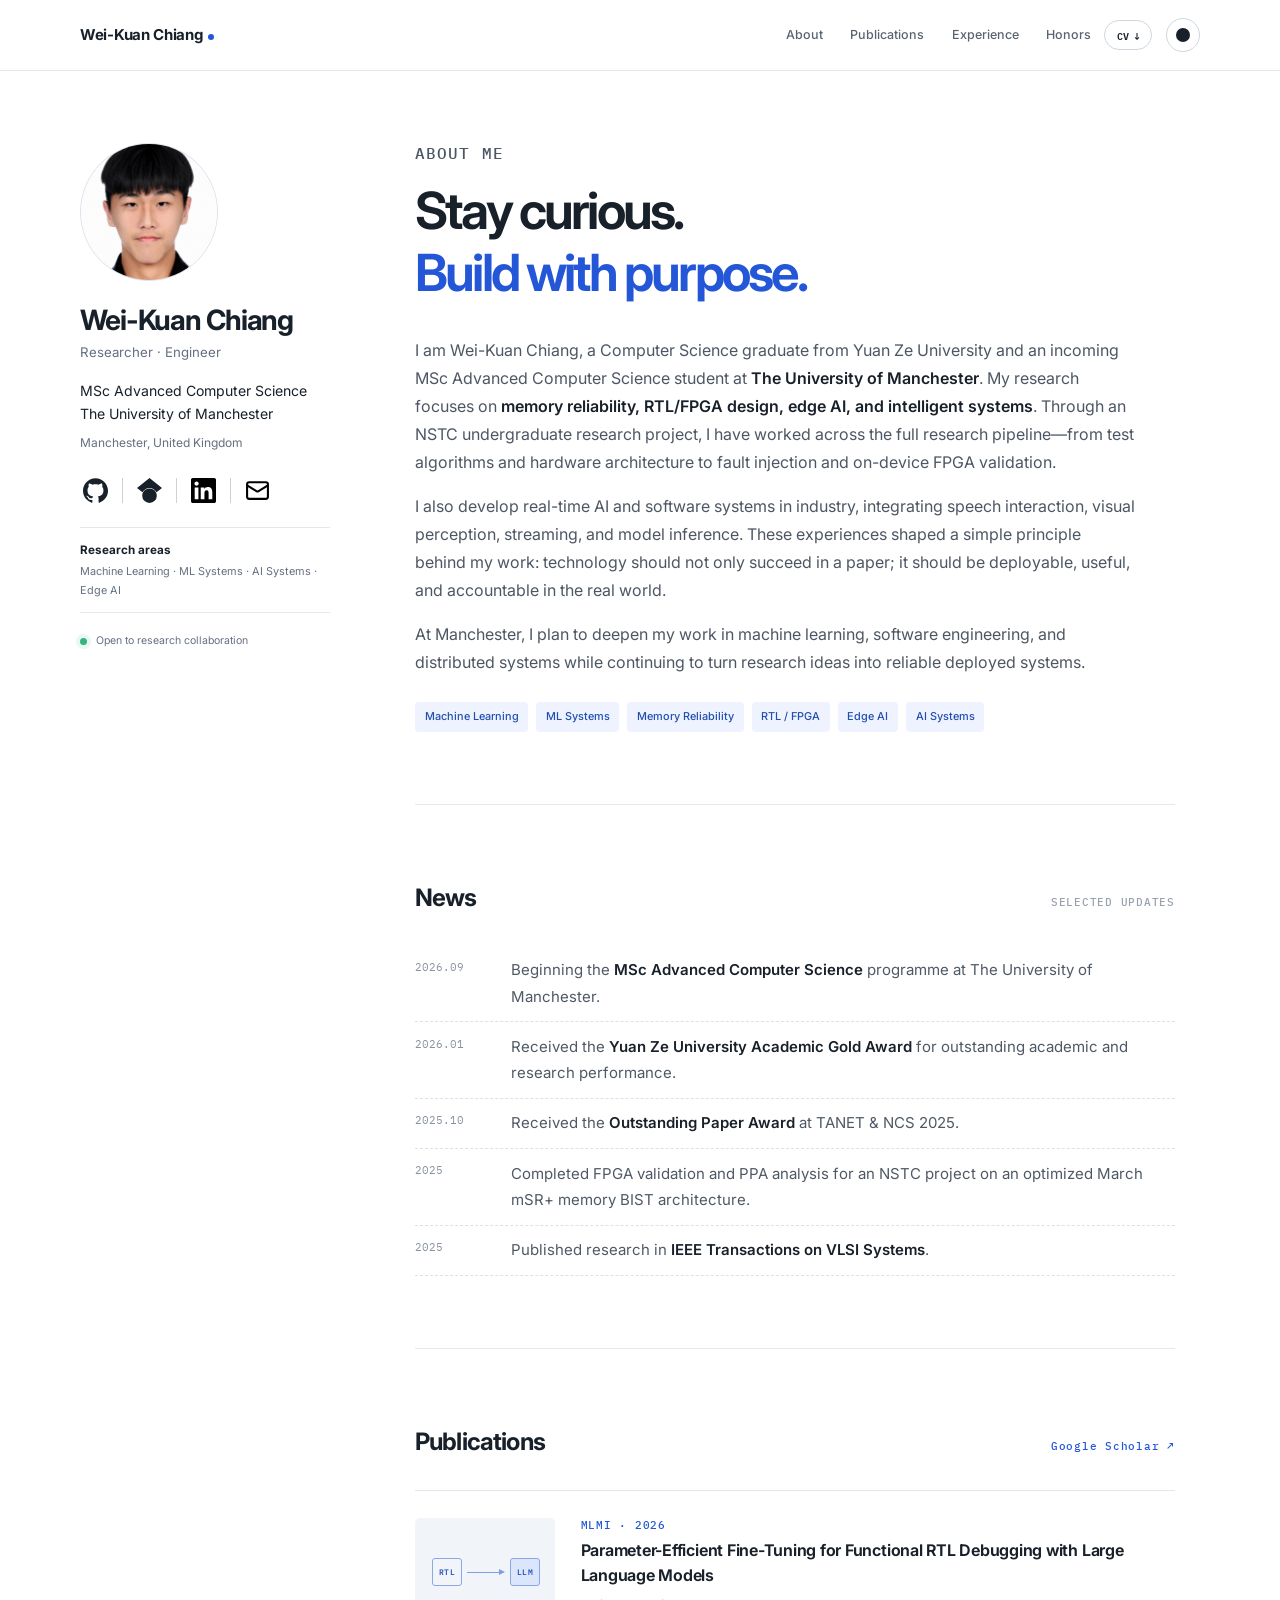
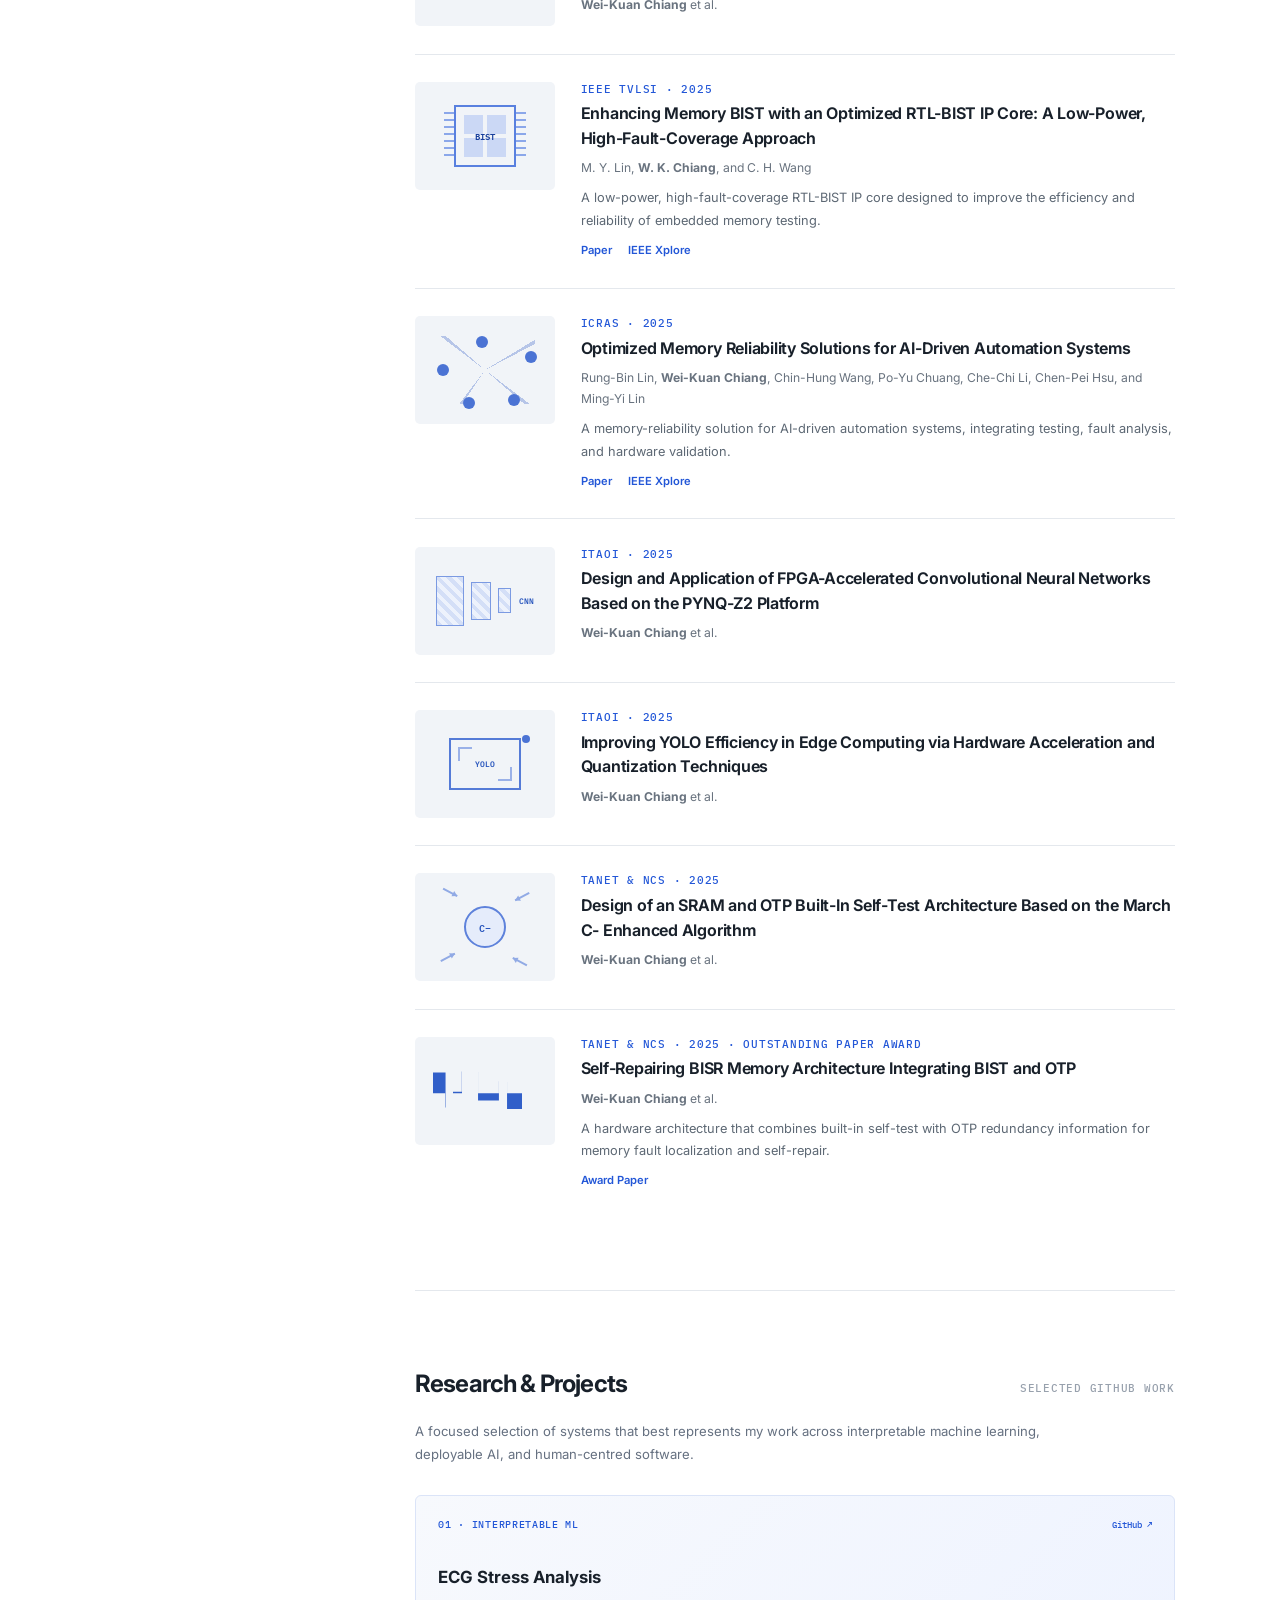
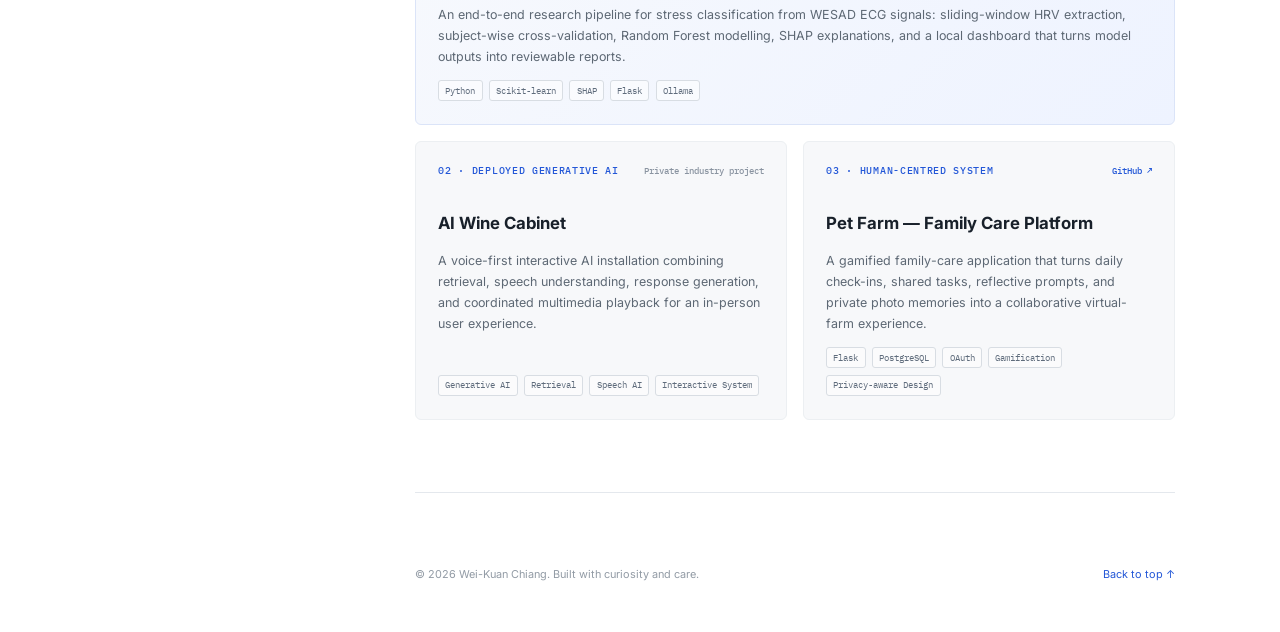
==== commit e9eeba58: "Correct IEEE links and ICRAS authors" ====
--- a/index.html
+++ b/index.html
@@ -3,7 +3,7 @@
 <head>
   <meta charset="utf-8"><meta name="viewport" content="width=device-width,initial-scale=1">
   <meta name="description" content="Wei-Kuan Chiang's academic website: memory reliability, FPGA, edge AI, and intelligent systems."><meta name="theme-color" content="#ffffff">
-  <title>Wei-Kuan Chiang</title><link rel="icon" href="assets/favicon.svg" type="image/svg+xml"><script>document.documentElement.dataset.theme=localStorage.getItem('theme')||(matchMedia('(prefers-color-scheme: dark)').matches?'dark':'light')</script><link rel="stylesheet" href="styles.css?v=6"><link rel="stylesheet" href="social.css?v=1">
+  <title>Wei-Kuan Chiang</title><link rel="icon" href="assets/favicon.svg" type="image/svg+xml"><script>document.documentElement.dataset.theme=localStorage.getItem('theme')||(matchMedia('(prefers-color-scheme: dark)').matches?'dark':'light')</script><link rel="stylesheet" href="styles.css?v=7"><link rel="stylesheet" href="social.css?v=1">
 </head>
 <body>
   <a class="skip" href="#content">Skip to main content</a>
@@ -60,11 +60,11 @@
         </article>
         <article class="publication featured-publication">
           <div class="pub-visual memory" aria-hidden="true"><div class="chip"><span></span><span></span><span></span><span></span><b>BIST</b></div></div>
-          <div class="pub-content"><p class="venue">IEEE TVLSI · 2025</p><h3>Enhancing Memory BIST with an Optimized RTL-BIST IP Core: A Low-Power, High-Fault-Coverage Approach</h3><p class="authors">M. Y. Lin, <strong>W. K. Chiang</strong>, and C. H. Wang</p><p class="abstract">A low-power, high-fault-coverage RTL-BIST IP core designed to improve the efficiency and reliability of embedded memory testing.</p><div class="pub-links"><a href="https://doi.org/10.1109/TVLSI.2025.3581296" target="_blank" rel="noopener noreferrer">Paper</a><a href="https://ieeexplore.ieee.org/document/11108937" target="_blank" rel="noopener noreferrer">IEEE Xplore</a></div></div>
+          <div class="pub-content"><p class="venue">IEEE TVLSI · 2025</p><h3>Enhancing Memory BIST with an Optimized RTL-BIST IP Core: A Low-Power, High-Fault-Coverage Approach</h3><p class="authors">M. Y. Lin, <strong>W. K. Chiang</strong>, and C. H. Wang</p><p class="abstract">A low-power, high-fault-coverage RTL-BIST IP core designed to improve the efficiency and reliability of embedded memory testing.</p><div class="pub-links"><a href="https://doi.org/10.1109/TVLSI.2025.3581296" target="_blank" rel="noopener noreferrer">Paper</a><a href="https://ieeexplore.ieee.org/document/11053774" target="_blank" rel="noopener noreferrer">IEEE Xplore</a></div></div>
         </article>
         <article class="publication">
           <div class="pub-visual network" aria-hidden="true"><i></i><i></i><i></i><i></i><i></i></div>
-          <div class="pub-content"><p class="venue">ICRAS · 2025</p><h3>Optimized Memory Reliability Solutions for AI-Driven Automation Systems</h3><p class="authors"><strong>Wei-Kuan Chiang</strong> et al.</p><p class="abstract">A memory-reliability solution for AI-driven automation systems, integrating testing, fault analysis, and hardware validation.</p><div class="pub-links"><span>Conference Paper</span></div></div>
+          <div class="pub-content"><p class="venue">ICRAS · 2025</p><h3>Optimized Memory Reliability Solutions for AI-Driven Automation Systems</h3><p class="authors">Rung-Bin Lin, <strong>Wei-Kuan Chiang</strong>, Chin-Hung Wang, Po-Yu Chuang, Che-Chi Li, Chen-Pei Hsu, and Ming-Yi Lin</p><p class="abstract">A memory-reliability solution for AI-driven automation systems, integrating testing, fault analysis, and hardware validation.</p><div class="pub-links"><a href="https://doi.org/10.1109/ICRAS65818.2025.11108937" target="_blank" rel="noopener noreferrer">Paper</a><a href="https://ieeexplore.ieee.org/document/11108937" target="_blank" rel="noopener noreferrer">IEEE Xplore</a></div></div>
         </article>
         <article class="publication">
           <div class="pub-visual cnn" aria-hidden="true"><span></span><span></span><span></span><b>CNN</b></div>
--- a/styles.css
+++ b/styles.css
@@ -1,7 +1,7 @@
 @import url('https://fonts.googleapis.com/css2?family=IBM+Plex+Mono:wght@400;500&family=Inter:wght@400;500;600;700&family=Noto+Sans+TC:wght@400;500;600;700&display=swap');
 :root{--blue:#2357d7;--blue-soft:#eef3ff;--ink:#18202a;--muted:#657080;--line:#e4e8ed;--paper:#fff;--soft:#f7f8fa;--sans:Inter,'Noto Sans TC',system-ui,sans-serif;--mono:'IBM Plex Mono',monospace}*{box-sizing:border-box}html{scroll-behavior:smooth;scroll-padding-top:92px}body{margin:0;background:var(--paper);color:var(--ink);font-family:var(--sans);font-size:15px;line-height:1.75}a{color:inherit;text-decoration:none}img{display:block;max-width:100%}.skip{position:fixed;left:1rem;top:-5rem;background:var(--blue);color:#fff;padding:.6rem 1rem;z-index:99}.skip:focus{top:1rem}.site-header{position:sticky;top:0;z-index:20;background:rgba(255,255,255,.92);backdrop-filter:blur(14px);border-bottom:1px solid var(--line)}.header-inner{width:min(1120px,92vw);height:70px;margin:auto;display:flex;align-items:center;justify-content:space-between}.wordmark{font-weight:700;letter-spacing:-.02em}.wordmark:after{content:"";display:inline-block;width:6px;height:6px;background:var(--blue);border-radius:50%;margin-left:5px}.site-header nav{display:flex;gap:1.7rem;font-size:.78rem;font-weight:500}.site-header nav a{color:#596472;transition:.2s}.site-header nav a:hover{color:var(--blue)}.layout{width:min(1120px,92vw);margin:0 auto;display:grid;grid-template-columns:250px minmax(0,760px);gap:85px;align-items:start;padding-top:72px}.profile{position:sticky;top:115px}.avatar{width:138px;height:138px;border-radius:50%;display:grid;place-items:center;background:linear-gradient(145deg,#e5ebf7,#f9fbff);border:1px solid #dce2eb;position:relative;overflow:hidden}.avatar:before,.avatar:after{content:"";position:absolute;border:1px solid #bdcceb;border-radius:50%}.avatar:before{inset:22px}.avatar:after{inset:45px}.avatar span{font:600 1.12rem var(--mono);letter-spacing:.12em;position:relative;z-index:2;color:var(--blue)}.avatar i{position:absolute;width:8px;height:8px;background:var(--blue);border-radius:50%;right:25px;top:29px;box-shadow:0 0 0 6px rgba(35,87,215,.1)}.profile h1{font-size:1.75rem;line-height:1.2;margin:1.45rem 0 .2rem;letter-spacing:-.04em}.english-name{font-size:.83rem;color:var(--muted);margin:0 0 1rem}.role{font-size:.88rem;line-height:1.6;margin:.4rem 0}.location{color:var(--muted);font-size:.75rem;margin:0 0 1.4rem}.profile-links{border-top:1px solid var(--line)}.profile-links a{display:block;padding:.75rem 0;border-bottom:1px solid var(--line)}.profile-links b{display:block;font-size:.73rem}.profile-links span{display:block;color:var(--muted);font-size:.68rem;margin-top:.12rem}.profile-links a:hover span{color:var(--blue)}.availability{margin-top:1.2rem;display:flex;gap:.55rem;align-items:center;font-size:.66rem;color:var(--muted)}.availability i{width:7px;height:7px;border-radius:50%;background:#36b37e;box-shadow:0 0 0 4px #e9f8f2}.section-block{padding:0 0 72px;margin-bottom:72px;border-bottom:1px solid var(--line)}.kicker,.section-title span,.section-title>a,.venue,.project-index{font:500 .67rem var(--mono);letter-spacing:.07em;color:var(--blue)}.intro .kicker{margin:0 0 1rem}.intro>h2{font-size:clamp(2rem,4vw,3.35rem);line-height:1.22;letter-spacing:-.055em;margin:0 0 2rem;font-weight:650}.intro>h2 em{font-style:normal;color:var(--blue)}.intro>p{font-size:1rem;color:#4d5764;margin:0 0 1rem;max-width:720px}.intro strong{color:var(--ink);font-weight:600}.interests{display:flex;flex-wrap:wrap;gap:.5rem;margin-top:1.6rem}.interests span{background:var(--blue-soft);color:#214fae;border-radius:4px;padding:.35rem .6rem;font-size:.68rem;font-weight:500}.section-title{display:flex;align-items:baseline;justify-content:space-between;margin-bottom:1.7rem}.section-title h2{margin:0;font-size:1.5rem;letter-spacing:-.035em}.section-title span{color:#98a1ad}.section-title>a:hover{text-decoration:underline}.news-list{list-style:none;margin:0;padding:0}.news-list li{display:grid;grid-template-columns:80px 1fr;gap:1rem;padding:.72rem 0;border-bottom:1px dashed #dde1e6}.news-list time{font:.68rem var(--mono);color:#89939e;padding-top:.16rem}.news-list p{margin:0;color:#4f5965}.news-list strong{color:var(--ink);font-weight:600}.publication{display:grid;grid-template-columns:140px 1fr;gap:1.6rem;padding:1.7rem 0;border-top:1px solid var(--line)}.pub-visual{height:108px;border-radius:5px;background:#f1f4f8;overflow:hidden;position:relative}.memory{display:grid;place-items:center}.chip{width:62px;height:62px;border:2px solid #5980df;display:grid;grid-template-columns:repeat(2,1fr);gap:4px;padding:8px;position:relative}.chip span{background:#cbd8f5}.chip b{position:absolute;inset:0;display:grid;place-items:center;font:600 .55rem var(--mono);color:#183f9b}.chip:before,.chip:after{content:"";position:absolute;background:repeating-linear-gradient(to bottom,#8ba7ea 0 2px,transparent 2px 7px);width:10px;top:5px;bottom:5px}.chip:before{left:-12px}.chip:after{right:-12px}.network i{position:absolute;width:12px;height:12px;background:#4b73d4;border-radius:50%;z-index:2}.network i:nth-child(1){left:22px;top:48px}.network i:nth-child(2){left:61px;top:20px}.network i:nth-child(3){right:18px;top:35px}.network i:nth-child(4){right:35px;bottom:18px}.network i:nth-child(5){left:48px;bottom:15px}.network:after{content:"";position:absolute;inset:20px;background:conic-gradient(from 30deg at 50% 50%,transparent 0 8%,#b6c5e8 8% 9%,transparent 9% 27%,#b6c5e8 27% 28%,transparent 28% 51%,#b6c5e8 51% 52%,transparent 52% 77%,#b6c5e8 77% 78%,transparent 78%)}.waveform span{position:absolute;left:12px;right:12px;top:30px;height:48px;background:linear-gradient(90deg,transparent 0 5%,#315fc9 5% 16%,transparent 16% 22%,#315fc9 22% 30%,transparent 30% 44%,#315fc9 44% 62%,transparent 62% 69%,#315fc9 69% 82%,transparent 82%);clip-path:polygon(0 52%,5% 52%,5% 12%,16% 12%,16% 85%,22% 85%,22% 52%,30% 52%,30% 10%,44% 10%,44% 70%,62% 70%,62% 30%,69% 30%,69% 88%,82% 88%,82% 50%,100% 50%,100% 55%,0 55%)}.venue{margin:0 0 .35rem}.pub-content h3{font-size:1rem;line-height:1.55;margin:0 0 .4rem;font-weight:650;letter-spacing:-.015em}.authors{font-size:.76rem;color:#69737f;margin:0 0 .55rem}.abstract{font-size:.8rem;color:#5d6874;margin:0 0 .55rem}.pub-links{display:flex;gap:1rem;font-size:.7rem;font-weight:600;color:var(--blue)}.pub-links a:hover{text-decoration:underline}.compact-publication{grid-template-columns:1fr;padding-left:165px}.projects{display:grid;grid-template-columns:1fr 1fr;gap:1rem}.projects article{background:var(--soft);border:1px solid #eceff2;border-radius:6px;padding:1.4rem;min-height:245px;transition:.2s}.projects article:hover{border-color:#bdcbed;transform:translateY(-2px)}.project-index{margin:0 0 2.2rem;font-size:.61rem}.projects h3{margin:0 0 .7rem;font-size:1rem}.projects p:not(.project-index){font-size:.78rem;color:#5d6874;line-height:1.7}.projects ul{list-style:none;padding:0;margin:1rem 0 0;display:flex;flex-wrap:wrap;gap:.4rem}.projects li{font:.57rem var(--mono);color:#6c7681;border:1px solid #d8dde3;padding:.23rem .38rem;border-radius:3px}.experience-list article{display:grid;grid-template-columns:150px 1fr;gap:1rem;padding:1.3rem 0;border-top:1px solid var(--line)}.experience-list time{font:.66rem var(--mono);color:#7a8591}.experience-list h3{font-size:.92rem;margin:0 0 .25rem}.experience-list h3 span{font-weight:400;color:#65717d}.experience-list p{font-size:.76rem;color:#66717d;margin:0}.awards-grid{display:grid;grid-template-columns:repeat(3,1fr);gap:.8rem}.awards-grid a{border:1px solid var(--line);border-radius:5px;overflow:hidden;background:#fff;transition:.2s}.awards-grid a:hover{border-color:#aabce9;transform:translateY(-2px)}.awards-grid img{width:100%;height:145px;object-fit:cover;object-position:center 20%;filter:saturate(.65)}.awards-grid span{display:block;padding:.8rem}.awards-grid b,.awards-grid small{display:block}.awards-grid b{font-size:.74rem}.awards-grid small{color:#77818d;font-size:.6rem;margin-top:.2rem}.minor-awards{margin:1.2rem 0 0;padding:0 0 0 1.2rem;columns:2;color:#596470;font-size:.75rem}.minor-awards li{margin-bottom:.45rem}footer{display:flex;justify-content:space-between;color:#929ba5;font-size:.68rem;padding-bottom:3rem}footer p{margin:0}footer a{color:var(--blue)}.reveal{opacity:0;transform:translateY(12px);transition:.45s ease}.reveal.visible{opacity:1;transform:none}
 @media(max-width:900px){.layout{grid-template-columns:190px minmax(0,1fr);gap:50px}.site-header nav{gap:1rem}.profile-links span{overflow-wrap:anywhere}.publication{grid-template-columns:110px 1fr}.compact-publication{padding-left:135px}}
-@media(max-width:700px){html{scroll-padding-top:70px}.header-inner{height:58px}.site-header nav{display:none}.layout{display:block;padding-top:40px}.profile{position:static;display:grid;grid-template-columns:92px 1fr;column-gap:1.2rem;margin-bottom:55px}.avatar{width:92px;height:92px;grid-row:1/5}.profile h1{margin:.2rem 0 0;font-size:1.45rem}.english-name,.role,.location{grid-column:2}.role{margin:.35rem 0}.profile-links,.availability{grid-column:1/3}.profile-links{margin-top:1rem;display:grid;grid-template-columns:repeat(3,1fr);gap:.6rem;border:0}.profile-links a{border:1px solid var(--line);padding:.6rem}.section-block{padding-bottom:52px;margin-bottom:52px}.intro>h2{font-size:2.35rem}.projects{grid-template-columns:1fr}.publication{grid-template-columns:1fr}.pub-visual{width:140px}.compact-publication{padding-left:0}.awards-grid{grid-template-columns:1fr 1fr}.minor-awards{columns:1}}
+@media(max-width:700px){html{scroll-padding-top:70px}.header-inner{height:58px}.site-header nav{display:none}.layout{display:block;padding-top:40px}.profile{position:static;display:grid;grid-template-columns:92px 1fr;column-gap:1.2rem;margin-bottom:55px}.avatar{width:92px;height:92px;grid-row:1/5}.profile h1{margin:.2rem 0 0;font-size:1.45rem}.english-name,.role,.location{grid-column:2}.role{margin:.35rem 0}.profile-links,.availability{grid-column:1/3}.profile-links{margin-top:1rem;display:grid;grid-template-columns:repeat(3,1fr);gap:.6rem;border:0}.profile-links a{border:1px solid var(--line);padding:.6rem}.section-block{padding-bottom:52px;margin-bottom:52px}.intro>h2{font-size:2.35rem}.projects{grid-template-columns:1fr}.publication{grid-template-columns:1fr}.pub-visual{width:140px;margin-inline:auto}.compact-publication{padding-left:0}.awards-grid{grid-template-columns:1fr 1fr}.minor-awards{columns:1}}
 @media(max-width:480px){.layout{width:min(92vw,430px)}.profile-links{grid-template-columns:1fr}.intro>h2{font-size:2rem}.news-list li{grid-template-columns:70px 1fr}.experience-list article{grid-template-columns:1fr}.awards-grid{grid-template-columns:1fr}.awards-grid img{height:210px}.minor-awards{padding-left:1rem}footer{display:block}footer a{display:inline-block;margin-top:.6rem}}
 @media(prefers-reduced-motion:reduce){html{scroll-behavior:auto}.reveal{opacity:1;transform:none;transition:none}.projects article:hover,.awards-grid a:hover{transform:none}}
 
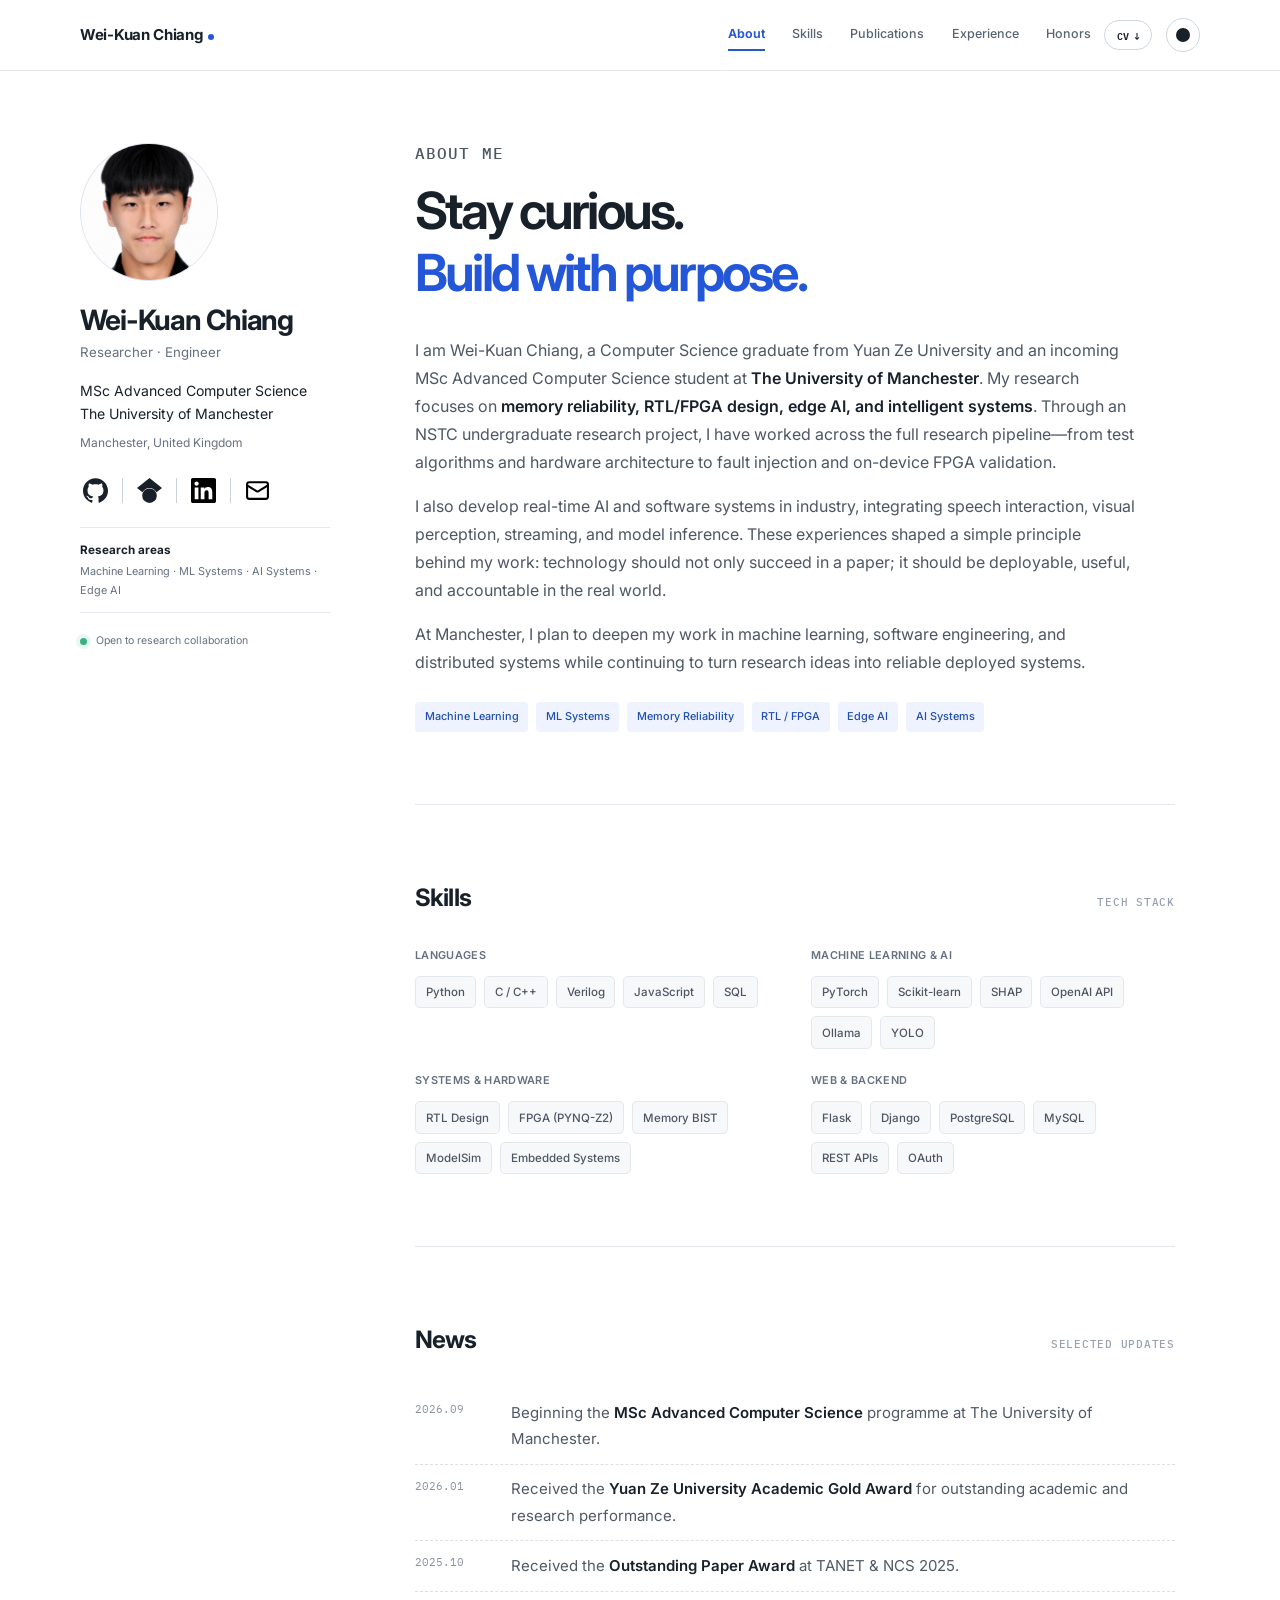
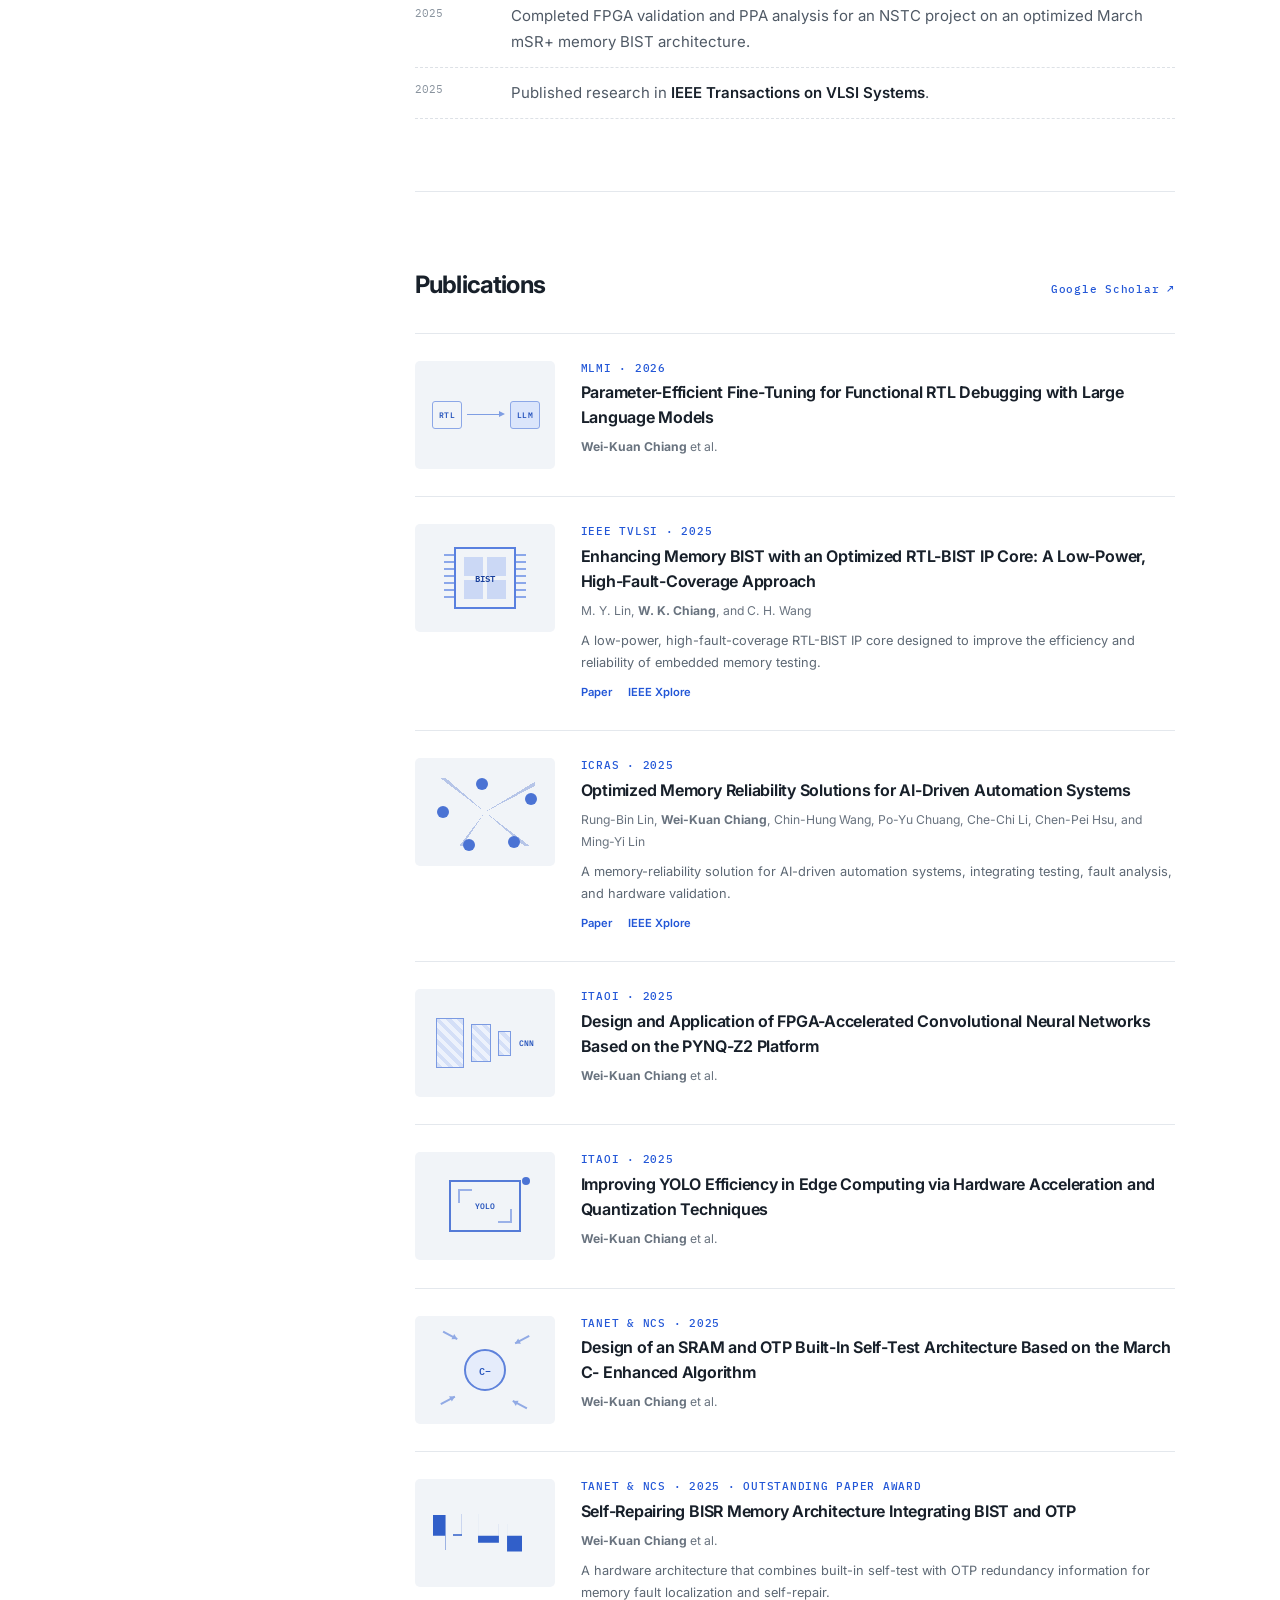
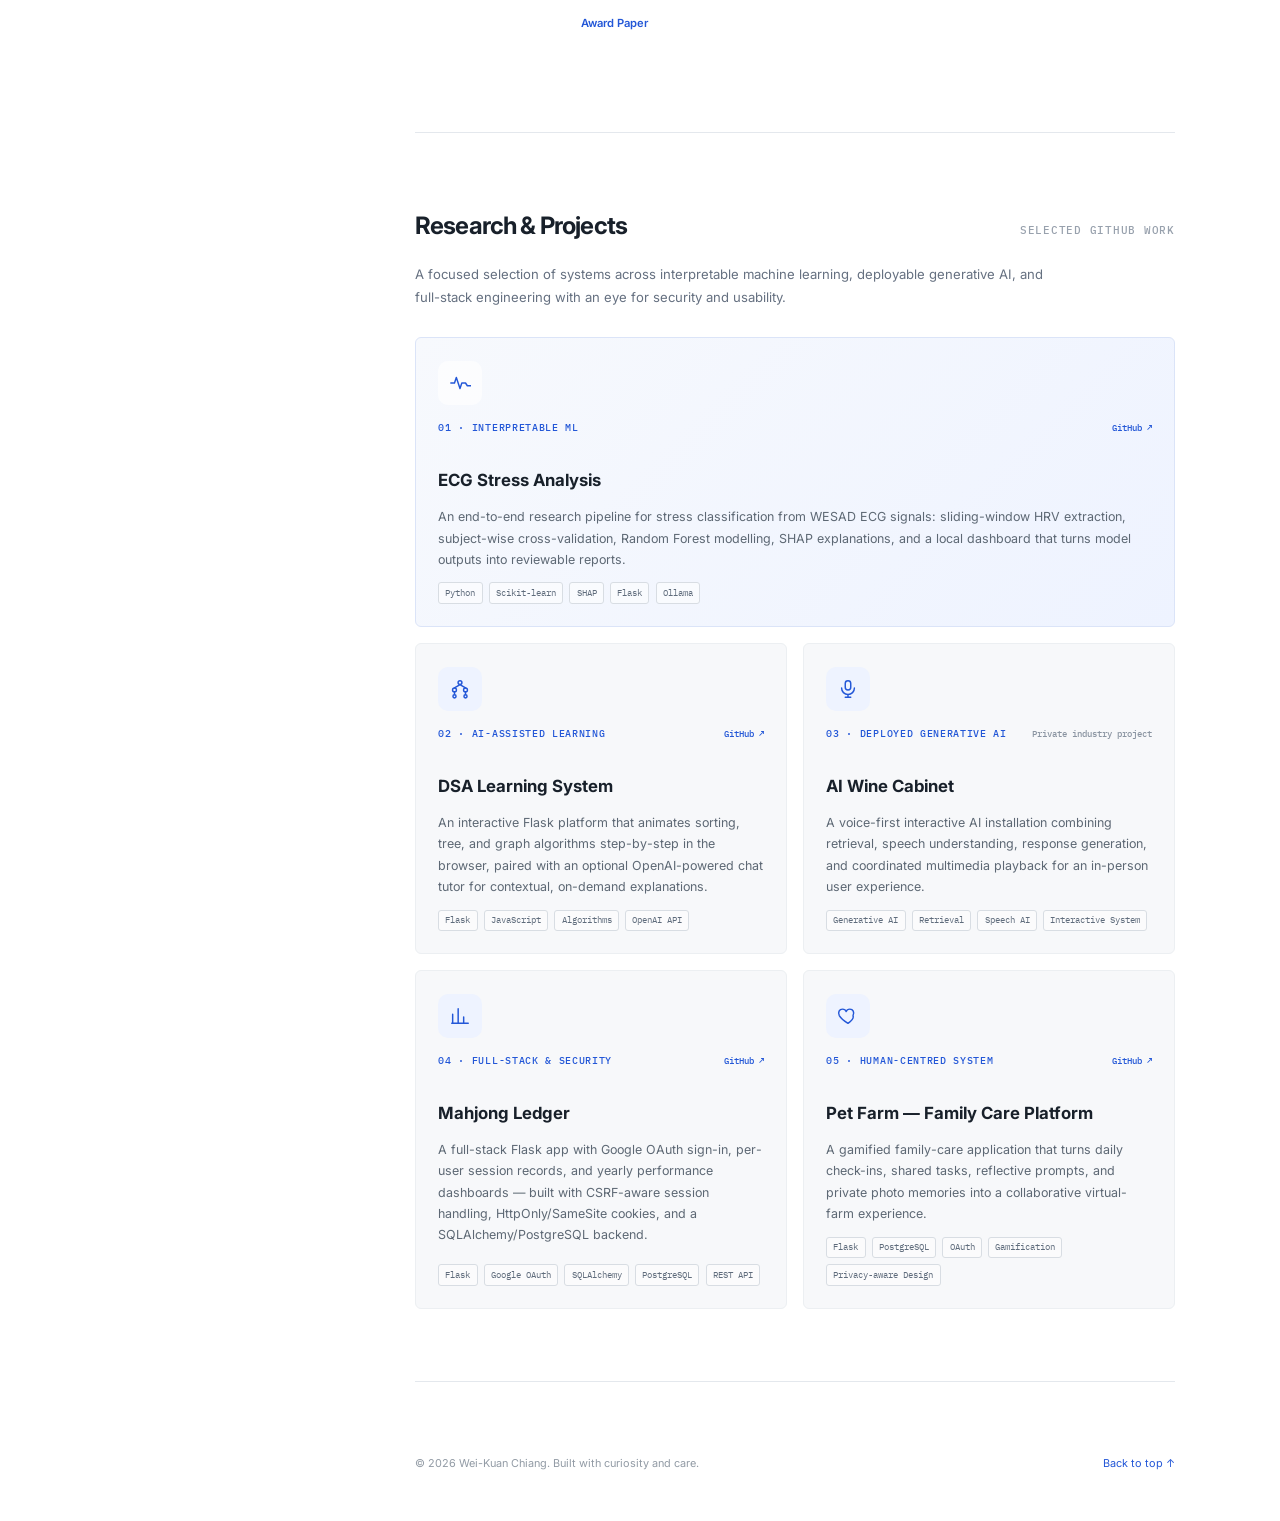
==== commit bd09bddf: "Add scroll animations, skills section, and new projects - Scroll-triggered reveal animations, scroll" ====
--- a/index.html
+++ b/index.html
@@ -3,12 +3,15 @@
 <head>
   <meta charset="utf-8"><meta name="viewport" content="width=device-width,initial-scale=1">
   <meta name="description" content="Wei-Kuan Chiang's academic website: memory reliability, FPGA, edge AI, and intelligent systems."><meta name="theme-color" content="#ffffff">
-  <title>Wei-Kuan Chiang</title><link rel="icon" href="assets/favicon.svg" type="image/svg+xml"><script>document.documentElement.dataset.theme=localStorage.getItem('theme')||(matchMedia('(prefers-color-scheme: dark)').matches?'dark':'light')</script><link rel="stylesheet" href="styles.css?v=7"><link rel="stylesheet" href="social.css?v=1">
+  <meta property="og:type" content="website"><meta property="og:url" content="https://mark2146.github.io/"><meta property="og:title" content="Wei-Kuan Chiang — Researcher · Engineer"><meta property="og:description" content="Memory reliability, RTL/FPGA design, edge AI, and intelligent systems. MSc Advanced Computer Science, The University of Manchester."><meta property="og:image" content="https://mark2146.github.io/assets/profile.png">
+  <meta name="twitter:card" content="summary"><meta name="twitter:title" content="Wei-Kuan Chiang — Researcher · Engineer"><meta name="twitter:description" content="Memory reliability, RTL/FPGA design, edge AI, and intelligent systems."><meta name="twitter:image" content="https://mark2146.github.io/assets/profile.png">
+  <title>Wei-Kuan Chiang</title><link rel="icon" href="assets/favicon.svg" type="image/svg+xml"><script>document.documentElement.dataset.theme=localStorage.getItem('theme')||(matchMedia('(prefers-color-scheme: dark)').matches?'dark':'light')</script><link rel="stylesheet" href="styles.css?v=10"><link rel="stylesheet" href="social.css?v=1">
 </head>
 <body>
+  <div class="scroll-progress"></div>
   <a class="skip" href="#content">Skip to main content</a>
   <header class="site-header">
-    <div class="header-inner"><a class="wordmark" href="#top">Wei-Kuan Chiang</a><div class="header-actions"><nav aria-label="Main navigation"><a href="#about">About</a><a href="#publications">Publications</a><a href="experience.html">Experience</a><a href="honors.html">Honors</a></nav><a class="cv-button" href="assets/Wei-Kuan-Chiang-CV.pdf" download>CV <span aria-hidden="true">↓</span></a><button class="theme-toggle" type="button" aria-label="Switch to dark mode" title="Switch color theme"><span aria-hidden="true"></span></button></div></div>
+    <div class="header-inner"><a class="wordmark" href="#top">Wei-Kuan Chiang</a><div class="header-actions"><button class="menu-toggle" type="button" aria-expanded="false" aria-controls="main-navigation" aria-label="Open navigation"><span></span><span></span><span></span></button><nav id="main-navigation" aria-label="Main navigation"><a href="#about">About</a><a href="#skills">Skills</a><a href="#publications">Publications</a><a href="experience.html">Experience</a><a href="honors.html">Honors</a></nav><a class="cv-button" href="assets/Wei-Kuan-Chiang-CV.pdf" download>CV <span aria-hidden="true">↓</span></a><button class="theme-toggle" type="button" aria-label="Switch to dark mode" title="Switch color theme"><span aria-hidden="true"></span></button></div></div>
   </header>
   <main id="content" class="layout" tabindex="-1">
     <aside class="profile" id="top">
@@ -39,6 +42,16 @@
         <p>I also develop real-time AI and software systems in industry, integrating speech interaction, visual perception, streaming, and model inference. These experiences shaped a simple principle behind my work: technology should not only succeed in a paper; it should be deployable, useful, and accountable in the real world.</p>
         <p>At Manchester, I plan to deepen my work in machine learning, software engineering, and distributed systems while continuing to turn research ideas into reliable deployed systems.</p>
         <div class="interests" aria-label="Research interests"><span>Machine Learning</span><span>ML Systems</span><span>Memory Reliability</span><span>RTL / FPGA</span><span>Edge AI</span><span>AI Systems</span></div>
+      </section>
+
+      <section id="skills" class="section-block">
+        <div class="section-title"><h2>Skills</h2><span>TECH STACK</span></div>
+        <div class="skills-grid">
+          <div class="skill-group"><b>Languages</b><ul class="skill-tags"><li>Python</li><li>C / C++</li><li>Verilog</li><li>JavaScript</li><li>SQL</li></ul></div>
+          <div class="skill-group"><b>Machine Learning &amp; AI</b><ul class="skill-tags"><li>PyTorch</li><li>Scikit-learn</li><li>SHAP</li><li>OpenAI API</li><li>Ollama</li><li>YOLO</li></ul></div>
+          <div class="skill-group"><b>Systems &amp; Hardware</b><ul class="skill-tags"><li>RTL Design</li><li>FPGA (PYNQ-Z2)</li><li>Memory BIST</li><li>ModelSim</li><li>Embedded Systems</li></ul></div>
+          <div class="skill-group"><b>Web &amp; Backend</b><ul class="skill-tags"><li>Flask</li><li>Django</li><li>PostgreSQL</li><li>MySQL</li><li>REST APIs</li><li>OAuth</li></ul></div>
+        </div>
       </section>
 
       <section id="news" class="section-block">
@@ -86,16 +99,18 @@
 
       <section id="projects" class="section-block">
         <div class="section-title"><h2>Research &amp; Projects</h2><span>SELECTED GITHUB WORK</span></div>
-        <p class="projects-intro">A focused selection of systems that best represents my work across interpretable machine learning, deployable AI, and human-centred software.</p>
+        <p class="projects-intro">A focused selection of systems across interpretable machine learning, deployable generative AI, and full-stack engineering with an eye for security and usability.</p>
         <div class="projects">
-          <article class="project-featured"><div class="project-topline"><p class="project-index">01 · INTERPRETABLE ML</p><a href="https://github.com/mark2146/ecg-stress-analysis" target="_blank" rel="noopener noreferrer">GitHub ↗</a></div><h3>ECG Stress Analysis</h3><p>An end-to-end research pipeline for stress classification from WESAD ECG signals: sliding-window HRV extraction, subject-wise cross-validation, Random Forest modelling, SHAP explanations, and a local dashboard that turns model outputs into reviewable reports.</p><ul><li>Python</li><li>Scikit-learn</li><li>SHAP</li><li>Flask</li><li>Ollama</li></ul></article>
-          <article><div class="project-topline"><p class="project-index">02 · DEPLOYED GENERATIVE AI</p><span>Private industry project</span></div><h3>AI Wine Cabinet</h3><p>A voice-first interactive AI installation combining retrieval, speech understanding, response generation, and coordinated multimedia playback for an in-person user experience.</p><ul><li>Generative AI</li><li>Retrieval</li><li>Speech AI</li><li>Interactive System</li></ul></article>
-          <article><div class="project-topline"><p class="project-index">03 · HUMAN-CENTRED SYSTEM</p><a href="https://github.com/mark2146/pet_farm" target="_blank" rel="noopener noreferrer">GitHub ↗</a></div><h3>Pet Farm — Family Care Platform</h3><p>A gamified family-care application that turns daily check-ins, shared tasks, reflective prompts, and private photo memories into a collaborative virtual-farm experience.</p><ul><li>Flask</li><li>PostgreSQL</li><li>OAuth</li><li>Gamification</li><li>Privacy-aware Design</li></ul></article>
+          <article class="project-featured"><div class="project-icon"><svg viewBox="0 0 24 24" fill="none" stroke="currentColor" stroke-width="1.6" stroke-linecap="round" stroke-linejoin="round"><path d="M2 12h4l2-6 4 12 2-6h4l2 3h4"/></svg></div><div class="project-topline"><p class="project-index">01 · INTERPRETABLE ML</p><a href="https://github.com/mark2146/ecg-stress-analysis" target="_blank" rel="noopener noreferrer">GitHub ↗</a></div><h3>ECG Stress Analysis</h3><p>An end-to-end research pipeline for stress classification from WESAD ECG signals: sliding-window HRV extraction, subject-wise cross-validation, Random Forest modelling, SHAP explanations, and a local dashboard that turns model outputs into reviewable reports.</p><ul><li>Python</li><li>Scikit-learn</li><li>SHAP</li><li>Flask</li><li>Ollama</li></ul></article>
+          <article><div class="project-icon"><svg viewBox="0 0 24 24" fill="none" stroke="currentColor" stroke-width="1.6" stroke-linecap="round" stroke-linejoin="round"><circle cx="12" cy="5" r="2.1"/><circle cx="6" cy="13" r="2.1"/><circle cx="18" cy="13" r="2.1"/><circle cx="6" cy="20" r="1.7"/><circle cx="18" cy="20" r="1.7"/><path d="M12 7.1 6 10.9M12 7.1l6 3.8M6 15.1v2.9M18 15.1v2.9"/></svg></div><div class="project-topline"><p class="project-index">02 · AI-ASSISTED LEARNING</p><a href="https://github.com/mark2146/education_system" target="_blank" rel="noopener noreferrer">GitHub ↗</a></div><h3>DSA Learning System</h3><p>An interactive Flask platform that animates sorting, tree, and graph algorithms step-by-step in the browser, paired with an optional OpenAI-powered chat tutor for contextual, on-demand explanations.</p><ul><li>Flask</li><li>JavaScript</li><li>Algorithms</li><li>OpenAI API</li></ul></article>
+          <article><div class="project-icon"><svg viewBox="0 0 24 24" fill="none" stroke="currentColor" stroke-width="1.6" stroke-linecap="round" stroke-linejoin="round"><rect x="9" y="3" width="6" height="10" rx="3"/><path d="M5 11a7 7 0 0 0 14 0M12 18v3M9 21h6"/></svg></div><div class="project-topline"><p class="project-index">03 · DEPLOYED GENERATIVE AI</p><span>Private industry project</span></div><h3>AI Wine Cabinet</h3><p>A voice-first interactive AI installation combining retrieval, speech understanding, response generation, and coordinated multimedia playback for an in-person user experience.</p><ul><li>Generative AI</li><li>Retrieval</li><li>Speech AI</li><li>Interactive System</li></ul></article>
+          <article><div class="project-icon"><svg viewBox="0 0 24 24" fill="none" stroke="currentColor" stroke-width="1.6" stroke-linecap="round" stroke-linejoin="round"><path d="M4 20V10M10 20V4M16 20v-7M21 20H3"/></svg></div><div class="project-topline"><p class="project-index">04 · FULL-STACK &amp; SECURITY</p><a href="https://github.com/mark2146/mahjong-web" target="_blank" rel="noopener noreferrer">GitHub ↗</a></div><h3>Mahjong Ledger</h3><p>A full-stack Flask app with Google OAuth sign-in, per-user session records, and yearly performance dashboards — built with CSRF-aware session handling, HttpOnly/SameSite cookies, and a SQLAlchemy/PostgreSQL backend.</p><ul><li>Flask</li><li>Google OAuth</li><li>SQLAlchemy</li><li>PostgreSQL</li><li>REST API</li></ul></article>
+          <article><div class="project-icon"><svg viewBox="0 0 24 24" fill="none" stroke="currentColor" stroke-width="1.6" stroke-linecap="round" stroke-linejoin="round"><path d="M12 20s-7-4.35-9.5-8.5C.8 8 2.4 4.5 6 4.5c2 0 3.5 1.2 4 2.6.5-1.4 2-2.6 4-2.6 3.6 0 5.2 3.5 3.5 7C19 15.65 12 20 12 20Z"/></svg></div><div class="project-topline"><p class="project-index">05 · HUMAN-CENTRED SYSTEM</p><a href="https://github.com/mark2146/pet_farm" target="_blank" rel="noopener noreferrer">GitHub ↗</a></div><h3>Pet Farm — Family Care Platform</h3><p>A gamified family-care application that turns daily check-ins, shared tasks, reflective prompts, and private photo memories into a collaborative virtual-farm experience.</p><ul><li>Flask</li><li>PostgreSQL</li><li>OAuth</li><li>Gamification</li><li>Privacy-aware Design</li></ul></article>
         </div>
       </section>
 
       <footer><p>© 2026 Wei-Kuan Chiang. Built with curiosity and care.</p><a href="#top">Back to top ↑</a></footer>
     </div>
   </main>
-  <script src="app.js?v=3"></script>
+  <script src="app.js?v=5"></script>
 </body></html>
--- a/styles.css
+++ b/styles.css
@@ -11,8 +11,63 @@
 @media(max-width:700px){.projects .project-featured{grid-column:auto}.project-topline{margin-bottom:1.4rem}}
 
 /* Header utilities and color theme */
-html{color-scheme:light}html[data-theme="dark"]{color-scheme:dark;--ink:#f1f4f8;--muted:#b6c0cc;--line:#35404d;--paper:#11171f;--soft:#19212b;--blue:#91b0ff;--blue-soft:#23365d}body,.site-header,.projects article,.awards-grid a,.pub-visual,.profile-links a,.cv-button,.theme-toggle{transition:background-color .22s ease,color .22s ease,border-color .22s ease}.header-actions{display:flex;align-items:center;gap:.85rem}.cv-button{display:inline-flex;align-items:center;gap:.35rem;border:1px solid #cfd6df;border-radius:999px;padding:.32rem .7rem;font:600 .63rem var(--mono);color:var(--ink)}.cv-button:hover{border-color:var(--blue);color:var(--blue)}.theme-toggle{width:34px;height:34px;border-radius:50%;border:1px solid #cfd6df;background:var(--paper);display:grid;place-items:center;cursor:pointer;color:var(--ink)}.theme-toggle:hover{border-color:var(--blue)}.theme-toggle span{position:relative;width:14px;height:14px;border-radius:50%;background:currentColor;box-shadow:-4px -3px 0 1px var(--paper)}html[data-theme="dark"] .theme-toggle span{width:13px;height:13px;box-shadow:none;background:currentColor}html[data-theme="dark"] .theme-toggle span:before,html[data-theme="dark"] .theme-toggle span:after{content:"";position:absolute;inset:-5px;background:repeating-conic-gradient(from 0deg,currentColor 0 8deg,transparent 8deg 45deg);border-radius:50%}html[data-theme="dark"] .theme-toggle span:after{inset:3px;background:var(--paper)}html[data-theme="dark"] .site-header{background:rgba(17,23,31,.92)}html[data-theme="dark"] .site-header nav a{color:#aeb8c5}html[data-theme="dark"] .site-header nav a:hover,html[data-theme="dark"] .site-header nav a.active{color:#a9c0ff}html[data-theme="dark"] .english-name,html[data-theme="dark"] .location,html[data-theme="dark"] .profile-links span,html[data-theme="dark"] .availability,html[data-theme="dark"] footer{color:#aeb8c5}html[data-theme="dark"] .intro>p,html[data-theme="dark"] .news-list p,html[data-theme="dark"] .abstract,html[data-theme="dark"] .projects p:not(.project-index),html[data-theme="dark"] .detail-role p,html[data-theme="dark"] .detail-role li,html[data-theme="dark"] .page-intro>p:last-child,html[data-theme="dark"] .honors-list span{color:#c1cad5}html[data-theme="dark"] .projects article{background:#19212b;border-color:#313d4b}html[data-theme="dark"] .projects .project-featured{background:linear-gradient(135deg,#1a2431 0%,#223354 100%);border-color:#405b8f}html[data-theme="dark"] .projects li{background:#202b39;border-color:#455469;color:#d1d9e4}html[data-theme="dark"] .interests span{background:#263a63;color:#b9ccff}html[data-theme="dark"] .pub-visual{background:#1a232e}html[data-theme="dark"] .awards-grid a{background:#171f29;border-color:#354150}html[data-theme="dark"] .avatar{border-color:#455365}html[data-theme="dark"] .cv-button,html[data-theme="dark"] .theme-toggle{border-color:#627082}html[data-theme="dark"] .social-icons img{filter:invert(1) brightness(1.3)}html[data-theme="dark"] .social-icons i{background:#4a5666}
+html{color-scheme:light}html[data-theme="dark"]{color-scheme:dark;--ink:#f1f4f8;--muted:#b6c0cc;--line:#35404d;--paper:#11171f;--soft:#19212b;--blue:#91b0ff;--blue-soft:#23365d}body,.site-header,.projects article,.awards-grid a,.pub-visual,.profile-links a,.cv-button,.theme-toggle{transition:background-color .22s ease,color .22s ease,border-color .22s ease}.header-actions{display:flex;align-items:center;gap:.85rem}.menu-toggle{display:none;width:34px;height:34px;border:1px solid #cfd6df;border-radius:50%;background:var(--paper);padding:9px;cursor:pointer}.menu-toggle span{display:block;height:1.5px;background:var(--ink);margin:3px 0;transition:transform .2s,opacity .2s}.menu-toggle[aria-expanded="true"] span:nth-child(1){transform:translateY(4.5px) rotate(45deg)}.menu-toggle[aria-expanded="true"] span:nth-child(2){opacity:0}.menu-toggle[aria-expanded="true"] span:nth-child(3){transform:translateY(-4.5px) rotate(-45deg)}.cv-button{display:inline-flex;align-items:center;gap:.35rem;border:1px solid #cfd6df;border-radius:999px;padding:.32rem .7rem;font:600 .63rem var(--mono);color:var(--ink)}.cv-button:hover{border-color:var(--blue);color:var(--blue)}.theme-toggle{width:34px;height:34px;border-radius:50%;border:1px solid #cfd6df;background:var(--paper);display:grid;place-items:center;cursor:pointer;color:var(--ink)}.theme-toggle:hover{border-color:var(--blue)}.theme-toggle span{position:relative;width:14px;height:14px;border-radius:50%;background:currentColor;box-shadow:-4px -3px 0 1px var(--paper)}html[data-theme="dark"] .theme-toggle span{width:13px;height:13px;box-shadow:none;background:currentColor}html[data-theme="dark"] .theme-toggle span:before,html[data-theme="dark"] .theme-toggle span:after{content:"";position:absolute;inset:-5px;background:repeating-conic-gradient(from 0deg,currentColor 0 8deg,transparent 8deg 45deg);border-radius:50%}html[data-theme="dark"] .theme-toggle span:after{inset:3px;background:var(--paper)}html[data-theme="dark"] .site-header{background:rgba(17,23,31,.92)}html[data-theme="dark"] .site-header nav a{color:#aeb8c5}html[data-theme="dark"] .site-header nav a:hover,html[data-theme="dark"] .site-header nav a.active{color:#a9c0ff}html[data-theme="dark"] .english-name,html[data-theme="dark"] .location,html[data-theme="dark"] .profile-links span,html[data-theme="dark"] .availability,html[data-theme="dark"] footer{color:#aeb8c5}html[data-theme="dark"] .intro>p,html[data-theme="dark"] .news-list p,html[data-theme="dark"] .abstract,html[data-theme="dark"] .projects p:not(.project-index),html[data-theme="dark"] .detail-role p,html[data-theme="dark"] .detail-role li,html[data-theme="dark"] .page-intro>p:last-child,html[data-theme="dark"] .honors-list span{color:#c1cad5}html[data-theme="dark"] .projects article{background:#19212b;border-color:#313d4b}html[data-theme="dark"] .projects .project-featured{background:linear-gradient(135deg,#1a2431 0%,#223354 100%);border-color:#405b8f}html[data-theme="dark"] .projects li{background:#202b39;border-color:#455469;color:#d1d9e4}html[data-theme="dark"] .interests span{background:#263a63;color:#b9ccff}html[data-theme="dark"] .pub-visual{background:#1a232e}html[data-theme="dark"] .awards-grid a{background:#171f29;border-color:#354150}html[data-theme="dark"] .avatar{border-color:#455365}html[data-theme="dark"] .cv-button,html[data-theme="dark"] .theme-toggle,html[data-theme="dark"] .menu-toggle{border-color:#627082}html[data-theme="dark"] .social-icons img{filter:invert(1) brightness(1.3)}html[data-theme="dark"] .social-icons i{background:#4a5666}
 
-@media(max-width:700px){.header-actions{gap:.5rem}.header-actions nav{display:none}.cv-button{padding:.3rem .62rem}.theme-toggle{width:32px;height:32px}}
+@media(max-width:700px){.header-actions{gap:.42rem}.menu-toggle{display:block;width:32px;height:32px}.header-actions nav{display:none;position:absolute;top:calc(100% + 1px);left:0;right:0;background:var(--paper);border-bottom:1px solid var(--line);padding:.7rem 4vw 1rem;grid-template-columns:repeat(2,minmax(0,1fr));gap:.35rem;box-shadow:0 12px 24px rgba(16,24,40,.08)}.header-actions nav.open{display:grid}.header-actions nav a{padding:.7rem .8rem;border-radius:5px;background:var(--soft);font-size:.76rem}.header-actions nav a:hover,.header-actions nav a.active{background:var(--blue-soft);color:var(--blue)}.cv-button{padding:.3rem .62rem}.theme-toggle{width:32px;height:32px}}
 .site-header nav a.active{color:var(--blue);font-weight:650}.subpage{width:min(900px,92vw);margin:0 auto;padding:80px 0}.page-intro{max-width:700px;margin-bottom:72px}.page-intro h1{font-size:clamp(2.8rem,7vw,5.4rem);line-height:1;margin:.4rem 0 1.3rem;letter-spacing:-.065em}.page-intro>p:last-child{font-size:1.05rem;color:var(--muted);max-width:620px}.detail-section{padding:0 0 70px;margin-bottom:70px;border-bottom:1px solid var(--line)}.detail-role{display:grid;grid-template-columns:180px 1fr;gap:2.4rem;padding:1.8rem 0;border-top:1px solid var(--line)}.role-meta time{font:.68rem var(--mono);color:var(--blue)}.role-meta p{font-size:.7rem;color:var(--muted);margin:.35rem 0}.detail-role h3{margin:0 0 .7rem;font-size:1.05rem}.detail-role h3 span{font-weight:450;color:var(--muted)}.detail-role p,.detail-role li{font-size:.82rem;color:#596470}.detail-role ul{margin:.2rem 0 0;padding-left:1.15rem}.detail-role li+li{margin-top:.5rem}.honors-list{list-style:none;margin:2.5rem 0 0;padding:0}.honors-list li{display:grid;grid-template-columns:90px 1fr;gap:1rem;padding:1rem 0;border-top:1px solid var(--line)}.honors-list time{font:.7rem var(--mono);color:var(--blue)}.honors-list span{font-size:.82rem;color:var(--muted)}.honors-list b{display:block;color:var(--ink);font-size:.88rem}@media(max-width:700px){.subpage{padding:48px 0}.page-intro{margin-bottom:50px}.detail-role{grid-template-columns:1fr;gap:.5rem}.honors-list li{grid-template-columns:65px 1fr}}
 .llm-rtl{display:grid;place-items:center}.llm-rtl span,.llm-rtl b{position:absolute;font:600 .5rem var(--mono);letter-spacing:.06em;color:#2956bd;border:1px solid #8ca7e7;border-radius:3px;padding:7px 6px}.llm-rtl span{left:17px}.llm-rtl b{right:15px;background:#dbe5fb}.llm-rtl i{width:36px;height:1px;background:#7f9ee3;position:relative}.llm-rtl i:after{content:"";position:absolute;right:-2px;top:-3px;border-left:6px solid #7f9ee3;border-top:3px solid transparent;border-bottom:3px solid transparent}.cnn{display:flex;align-items:center;justify-content:center;gap:7px}.cnn span{display:block;border:1px solid #7b9ae2;background:repeating-linear-gradient(45deg,#d4dff7 0 4px,#edf2fc 4px 8px)}.cnn span:nth-child(1){width:28px;height:50px}.cnn span:nth-child(2){width:20px;height:38px}.cnn span:nth-child(3){width:13px;height:25px}.cnn b{font:600 .48rem var(--mono);color:#2956bd;margin-left:1px}.vision{display:grid;place-items:center}.vision span{width:72px;height:52px;border:2px solid #557bd7;position:relative}.vision span:before,.vision span:after{content:"";position:absolute;width:12px;height:12px;border-color:#9ab1e8;border-style:solid}.vision span:before{left:7px;top:7px;border-width:2px 0 0 2px}.vision span:after{right:7px;bottom:7px;border-width:0 2px 2px 0}.vision b{position:absolute;font:600 .5rem var(--mono);color:#2956bd}.vision i{position:absolute;width:8px;height:8px;border-radius:50%;background:#4b73d4;right:25px;top:25px}.march{display:grid;place-items:center}.march span{width:42px;height:42px;border-radius:50%;border:2px solid #5e82db;display:grid;place-items:center;font:600 .6rem var(--mono);color:#2956bd;background:#e5ecfb}.march i{position:absolute;width:16px;height:7px;border-top:2px solid #91aae5}.march i:after{content:"";position:absolute;right:0;top:-4px;border-left:5px solid #91aae5;border-top:3px solid transparent;border-bottom:3px solid transparent}.march i:nth-of-type(1){top:18px;left:26px;transform:rotate(28deg)}.march i:nth-of-type(2){top:18px;right:26px;transform:rotate(152deg)}.march i:nth-of-type(3){bottom:18px;left:26px;transform:rotate(-28deg)}.march i:nth-of-type(4){bottom:18px;right:26px;transform:rotate(208deg)}
+
+/* Scroll progress bar */
+.scroll-progress{position:fixed;top:0;left:0;height:3px;width:0;background:linear-gradient(90deg,var(--blue),#7ba0f2);z-index:30;transition:width .1s linear}
+
+/* Page entrance animation */
+@keyframes fadeUp{from{opacity:0;transform:translateY(16px)}to{opacity:1;transform:translateY(0)}}
+.site-header{animation:fadeUp .5s ease both}
+.profile{animation:fadeUp .6s ease .05s both}
+.intro .kicker{animation:fadeUp .5s ease .1s both}
+.intro>h2{animation:fadeUp .6s ease .16s both}
+.intro>p{animation:fadeUp .6s ease .22s both}
+.intro>p+p{animation-delay:.28s}
+.intro>p+p+p{animation-delay:.34s}
+.intro .interests{animation:fadeUp .6s ease .4s both}
+.page-intro{animation:fadeUp .55s ease both}
+
+/* Micro-interactions */
+.cv-button:hover{transform:translateY(-1px)}
+.cv-button:active,.theme-toggle:active,.menu-toggle:active{transform:scale(.92)}
+.theme-toggle:hover{transform:rotate(14deg)}
+.avatar{transition:box-shadow .3s ease,transform .3s ease}
+.avatar:hover{transform:scale(1.03);box-shadow:0 10px 26px rgba(35,87,215,.18)}
+.availability i{animation:pulseDot 2.6s ease-in-out infinite}
+@keyframes pulseDot{0%,100%{box-shadow:0 0 0 4px #e9f8f2}50%{box-shadow:0 0 0 7px #d7f3e8}}
+.site-header nav a{position:relative;padding-bottom:2px}
+.site-header nav a:after{content:"";position:absolute;left:0;right:100%;bottom:-4px;height:1.5px;background:var(--blue);transition:right .22s ease}
+.site-header nav a:hover:after,.site-header nav a.active:after{right:0}
+.projects article:hover{box-shadow:0 10px 28px rgba(16,24,40,.07)}
+.awards-grid a:hover{box-shadow:0 10px 24px rgba(16,24,40,.08)}
+.publication{transition:transform .25s ease}
+.publication:hover{transform:translateX(3px)}
+.news-list li,.honors-list li,.experience-list article{transition:background-color .25s ease,padding-left .25s ease}
+.news-list li:hover,.honors-list li:hover{background:var(--soft);padding-left:.4rem}
+
+@media(prefers-reduced-motion:reduce){
+  .site-header,.profile,.intro .kicker,.intro>h2,.intro>p,.intro .interests,.page-intro{animation:none}
+  .availability i{animation:none}
+  .theme-toggle:hover,.avatar:hover{transform:none}
+  .scroll-progress{transition:none}
+}
+
+/* Project icons */
+.project-icon{width:44px;height:44px;border-radius:10px;background:var(--blue-soft);display:grid;place-items:center;margin-bottom:1rem;color:var(--blue)}
+.project-icon svg{width:22px;height:22px}
+.project-featured .project-icon{background:rgba(255,255,255,.65)}
+html[data-theme="dark"] .project-featured .project-icon{background:rgba(255,255,255,.08)}
+
+/* Skills section */
+.skills-grid{display:grid;grid-template-columns:repeat(2,1fr);gap:1.4rem 2rem}
+.skill-group b{display:block;font-size:.68rem;font-weight:600;letter-spacing:.03em;color:var(--muted);text-transform:uppercase;margin-bottom:.7rem}
+.skill-tags{display:flex;flex-wrap:wrap;gap:.5rem;margin:0;padding:0;list-style:none}
+.skill-tags li{background:var(--soft);border:1px solid var(--line);color:#4d5764;border-radius:5px;padding:.32rem .62rem;font-size:.72rem;font-weight:500;transition:border-color .2s ease,color .2s ease,transform .2s ease}
+.skill-tags li:hover{border-color:var(--blue);color:var(--blue);transform:translateY(-1px)}
+html[data-theme="dark"] .skill-tags li{color:#c1cad5}
+@media(max-width:700px){.skills-grid{grid-template-columns:1fr;gap:1.6rem}}
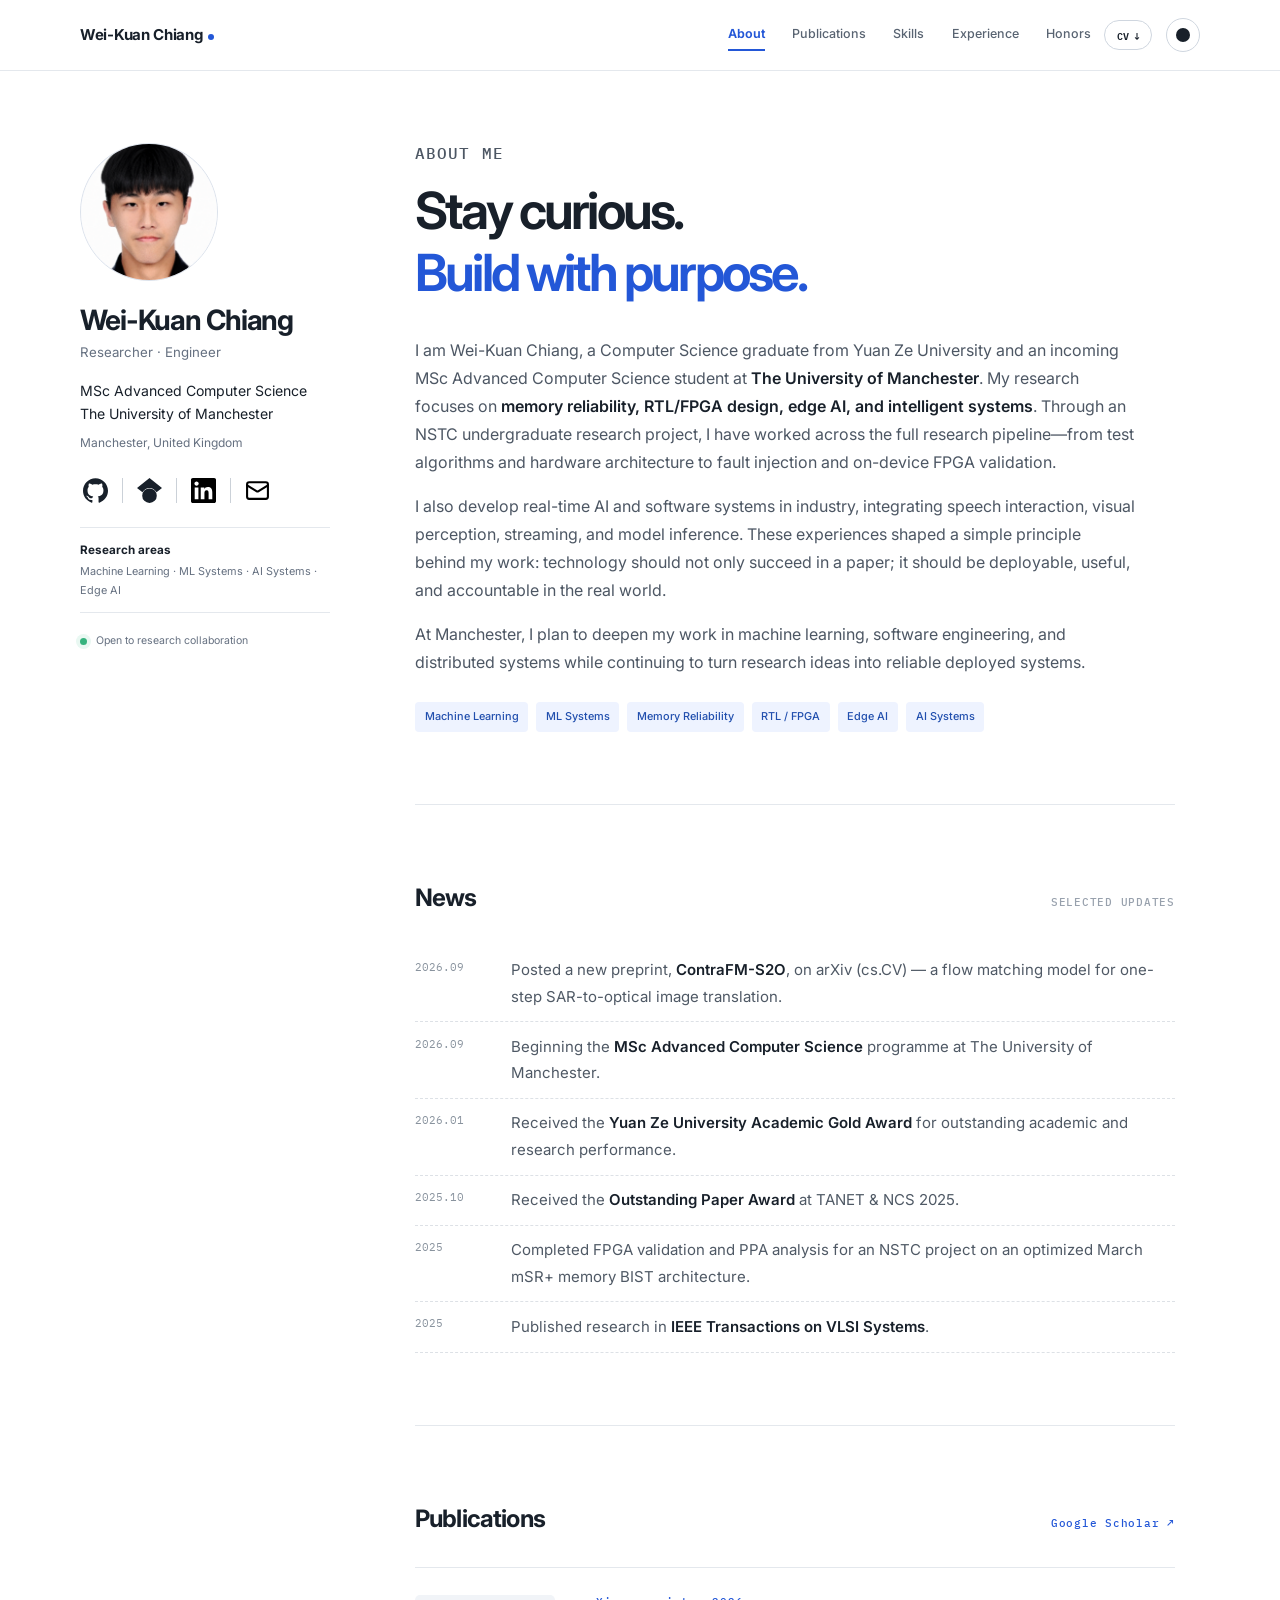
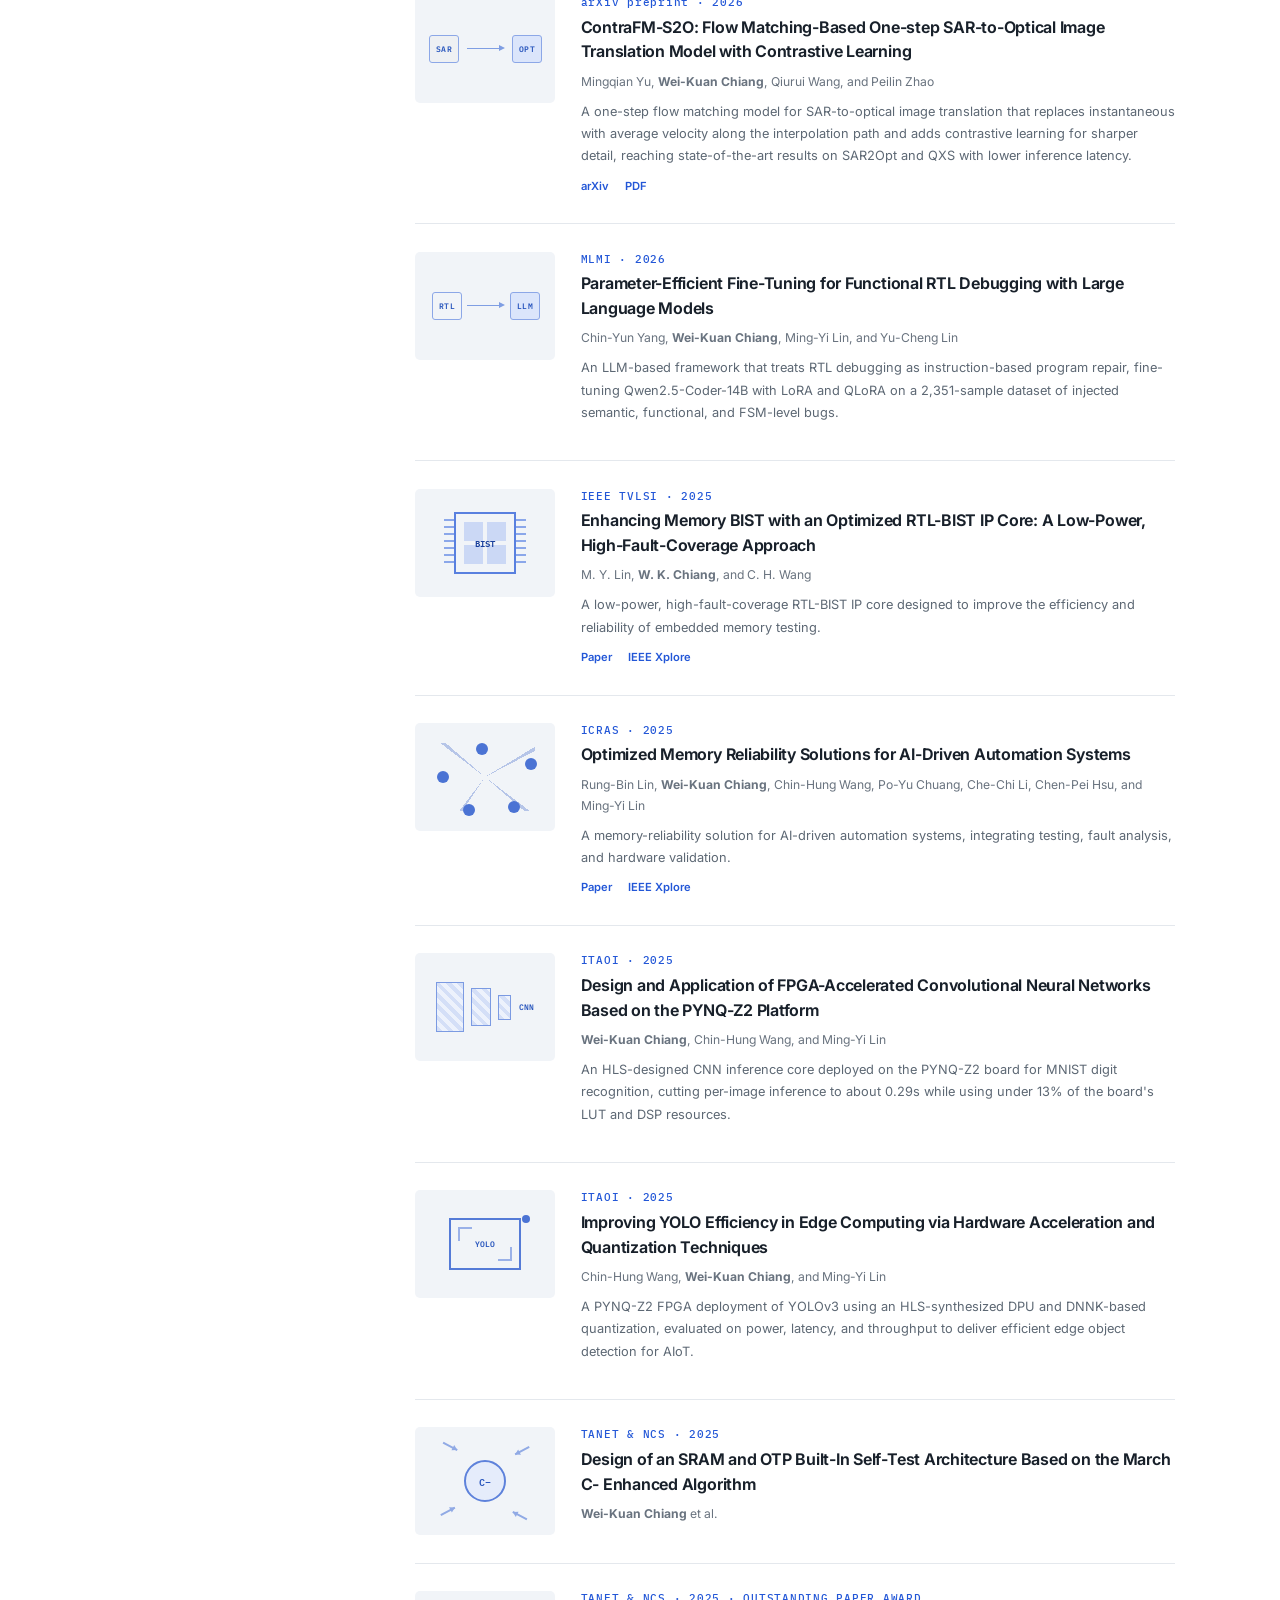
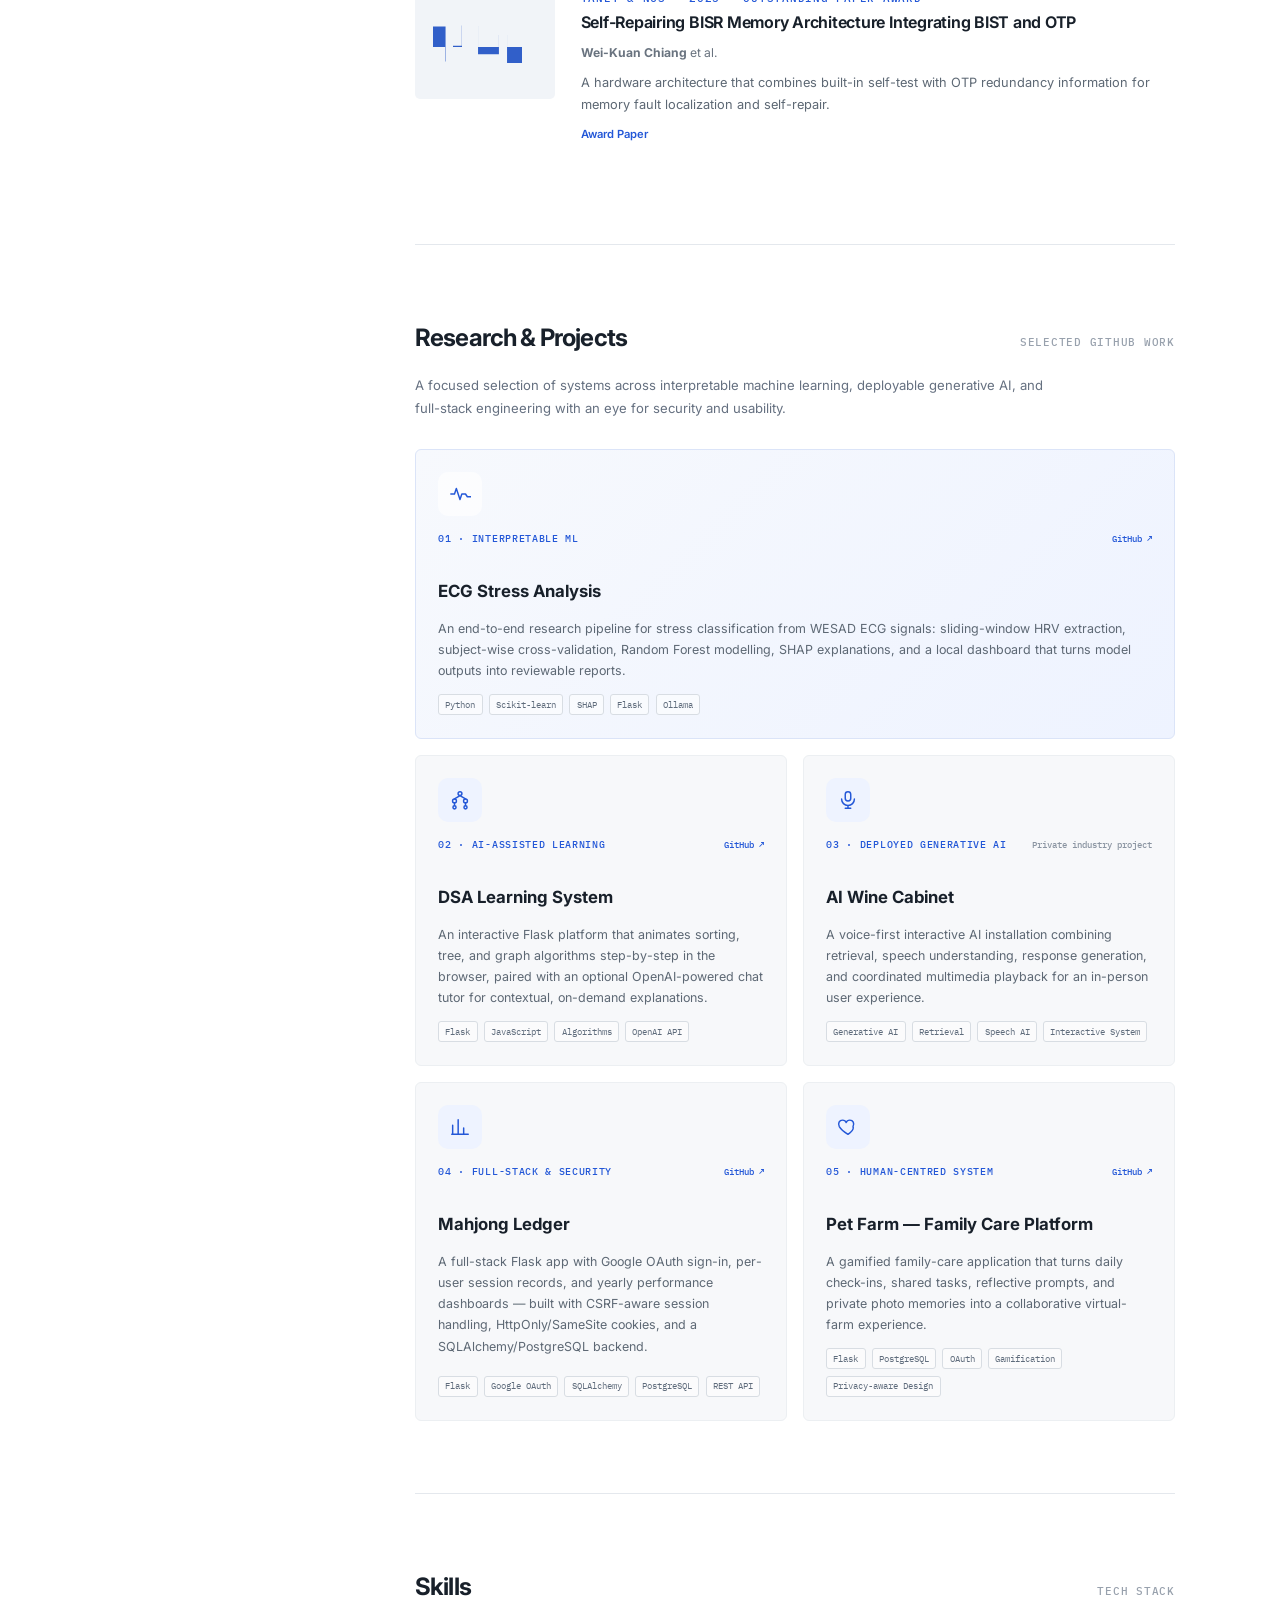
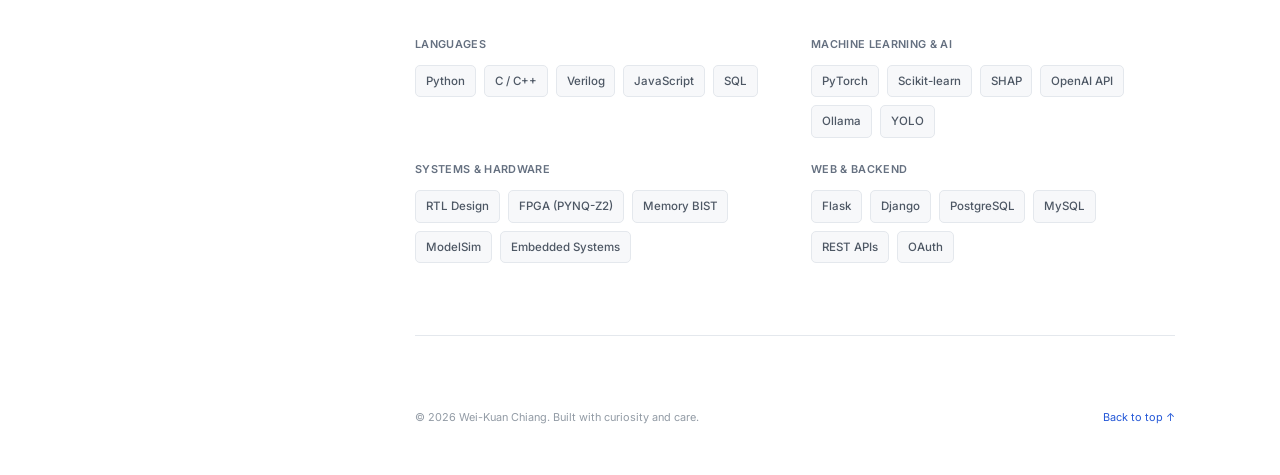
==== commit 464c8f43: "Add new preprint, move Skills section, correct publication authors - Add ContraFM-S2O arXiv preprint" ====
--- a/index.html
+++ b/index.html
@@ -5,13 +5,13 @@
   <meta name="description" content="Wei-Kuan Chiang's academic website: memory reliability, FPGA, edge AI, and intelligent systems."><meta name="theme-color" content="#ffffff">
   <meta property="og:type" content="website"><meta property="og:url" content="https://mark2146.github.io/"><meta property="og:title" content="Wei-Kuan Chiang — Researcher · Engineer"><meta property="og:description" content="Memory reliability, RTL/FPGA design, edge AI, and intelligent systems. MSc Advanced Computer Science, The University of Manchester."><meta property="og:image" content="https://mark2146.github.io/assets/profile.png">
   <meta name="twitter:card" content="summary"><meta name="twitter:title" content="Wei-Kuan Chiang — Researcher · Engineer"><meta name="twitter:description" content="Memory reliability, RTL/FPGA design, edge AI, and intelligent systems."><meta name="twitter:image" content="https://mark2146.github.io/assets/profile.png">
-  <title>Wei-Kuan Chiang</title><link rel="icon" href="assets/favicon.svg" type="image/svg+xml"><script>document.documentElement.dataset.theme=localStorage.getItem('theme')||(matchMedia('(prefers-color-scheme: dark)').matches?'dark':'light')</script><link rel="stylesheet" href="styles.css?v=10"><link rel="stylesheet" href="social.css?v=1">
+  <title>Wei-Kuan Chiang</title><link rel="icon" href="assets/favicon.svg" type="image/svg+xml"><script>document.documentElement.dataset.theme=localStorage.getItem('theme')||(matchMedia('(prefers-color-scheme: dark)').matches?'dark':'light')</script><link rel="stylesheet" href="styles.css?v=11"><link rel="stylesheet" href="social.css?v=1">
 </head>
 <body>
   <div class="scroll-progress"></div>
   <a class="skip" href="#content">Skip to main content</a>
   <header class="site-header">
-    <div class="header-inner"><a class="wordmark" href="#top">Wei-Kuan Chiang</a><div class="header-actions"><button class="menu-toggle" type="button" aria-expanded="false" aria-controls="main-navigation" aria-label="Open navigation"><span></span><span></span><span></span></button><nav id="main-navigation" aria-label="Main navigation"><a href="#about">About</a><a href="#skills">Skills</a><a href="#publications">Publications</a><a href="experience.html">Experience</a><a href="honors.html">Honors</a></nav><a class="cv-button" href="assets/Wei-Kuan-Chiang-CV.pdf" download>CV <span aria-hidden="true">↓</span></a><button class="theme-toggle" type="button" aria-label="Switch to dark mode" title="Switch color theme"><span aria-hidden="true"></span></button></div></div>
+    <div class="header-inner"><a class="wordmark" href="#top">Wei-Kuan Chiang</a><div class="header-actions"><button class="menu-toggle" type="button" aria-expanded="false" aria-controls="main-navigation" aria-label="Open navigation"><span></span><span></span><span></span></button><nav id="main-navigation" aria-label="Main navigation"><a href="#about">About</a><a href="#publications">Publications</a><a href="#skills">Skills</a><a href="experience.html">Experience</a><a href="honors.html">Honors</a></nav><a class="cv-button" href="assets/Wei-Kuan-Chiang-CV.pdf" download>CV <span aria-hidden="true">↓</span></a><button class="theme-toggle" type="button" aria-label="Switch to dark mode" title="Switch color theme"><span aria-hidden="true"></span></button></div></div>
   </header>
   <main id="content" class="layout" tabindex="-1">
     <aside class="profile" id="top">
@@ -44,19 +44,10 @@
         <div class="interests" aria-label="Research interests"><span>Machine Learning</span><span>ML Systems</span><span>Memory Reliability</span><span>RTL / FPGA</span><span>Edge AI</span><span>AI Systems</span></div>
       </section>
 
-      <section id="skills" class="section-block">
-        <div class="section-title"><h2>Skills</h2><span>TECH STACK</span></div>
-        <div class="skills-grid">
-          <div class="skill-group"><b>Languages</b><ul class="skill-tags"><li>Python</li><li>C / C++</li><li>Verilog</li><li>JavaScript</li><li>SQL</li></ul></div>
-          <div class="skill-group"><b>Machine Learning &amp; AI</b><ul class="skill-tags"><li>PyTorch</li><li>Scikit-learn</li><li>SHAP</li><li>OpenAI API</li><li>Ollama</li><li>YOLO</li></ul></div>
-          <div class="skill-group"><b>Systems &amp; Hardware</b><ul class="skill-tags"><li>RTL Design</li><li>FPGA (PYNQ-Z2)</li><li>Memory BIST</li><li>ModelSim</li><li>Embedded Systems</li></ul></div>
-          <div class="skill-group"><b>Web &amp; Backend</b><ul class="skill-tags"><li>Flask</li><li>Django</li><li>PostgreSQL</li><li>MySQL</li><li>REST APIs</li><li>OAuth</li></ul></div>
-        </div>
-      </section>
-
       <section id="news" class="section-block">
         <div class="section-title"><h2>News</h2><span>SELECTED UPDATES</span></div>
         <ul class="news-list">
+          <li><time>2026.09</time><p>Posted a new preprint, <strong>ContraFM-S2O</strong>, on arXiv (cs.CV) — a flow matching model for one-step SAR-to-optical image translation.</p></li>
           <li><time>2026.09</time><p>Beginning the <strong>MSc Advanced Computer Science</strong> programme at The University of Manchester.</p></li>
           <li><time>2026.01</time><p>Received the <strong>Yuan Ze University Academic Gold Award</strong> for outstanding academic and research performance.</p></li>
           <li><time>2025.10</time><p>Received the <strong>Outstanding Paper Award</strong> at TANET & NCS 2025.</p></li>
@@ -68,8 +59,12 @@
       <section id="publications" class="section-block">
         <div class="section-title"><h2>Publications</h2><a href="https://scholar.google.com/citations?user=nb5-cyQAAAAJ" target="_blank" rel="noopener noreferrer">Google Scholar ↗</a></div>
         <article class="publication">
+          <div class="pub-visual sar2opt" aria-hidden="true"><span>SAR</span><i></i><b>OPT</b></div>
+          <div class="pub-content"><p class="venue">arXiv preprint · 2026</p><h3>ContraFM-S2O: Flow Matching-Based One-step SAR-to-Optical Image Translation Model with Contrastive Learning</h3><p class="authors">Mingqian Yu, <strong>Wei-Kuan Chiang</strong>, Qiurui Wang, and Peilin Zhao</p><p class="abstract">A one-step flow matching model for SAR-to-optical image translation that replaces instantaneous with average velocity along the interpolation path and adds contrastive learning for sharper detail, reaching state-of-the-art results on SAR2Opt and QXS with lower inference latency.</p><div class="pub-links"><a href="https://arxiv.org/abs/2609.31378" target="_blank" rel="noopener noreferrer">arXiv</a><a href="https://arxiv.org/pdf/2609.31378" target="_blank" rel="noopener noreferrer">PDF</a></div></div>
+        </article>
+        <article class="publication">
           <div class="pub-visual llm-rtl" aria-hidden="true"><span>RTL</span><i></i><b>LLM</b></div>
-          <div class="pub-content"><p class="venue">MLMI · 2026</p><h3>Parameter-Efficient Fine-Tuning for Functional RTL Debugging with Large Language Models</h3><p class="authors"><strong>Wei-Kuan Chiang</strong> et al.</p></div>
+          <div class="pub-content"><p class="venue">MLMI · 2026</p><h3>Parameter-Efficient Fine-Tuning for Functional RTL Debugging with Large Language Models</h3><p class="authors">Chin-Yun Yang, <strong>Wei-Kuan Chiang</strong>, Ming-Yi Lin, and Yu-Cheng Lin</p><p class="abstract">An LLM-based framework that treats RTL debugging as instruction-based program repair, fine-tuning Qwen2.5-Coder-14B with LoRA and QLoRA on a 2,351-sample dataset of injected semantic, functional, and FSM-level bugs.</p></div>
         </article>
         <article class="publication featured-publication">
           <div class="pub-visual memory" aria-hidden="true"><div class="chip"><span></span><span></span><span></span><span></span><b>BIST</b></div></div>
@@ -81,11 +76,11 @@
         </article>
         <article class="publication">
           <div class="pub-visual cnn" aria-hidden="true"><span></span><span></span><span></span><b>CNN</b></div>
-          <div class="pub-content"><p class="venue">ITAOI · 2025</p><h3>Design and Application of FPGA-Accelerated Convolutional Neural Networks Based on the PYNQ-Z2 Platform</h3><p class="authors"><strong>Wei-Kuan Chiang</strong> et al.</p></div>
+          <div class="pub-content"><p class="venue">ITAOI · 2025</p><h3>Design and Application of FPGA-Accelerated Convolutional Neural Networks Based on the PYNQ-Z2 Platform</h3><p class="authors"><strong>Wei-Kuan Chiang</strong>, Chin-Hung Wang, and Ming-Yi Lin</p><p class="abstract">An HLS-designed CNN inference core deployed on the PYNQ-Z2 board for MNIST digit recognition, cutting per-image inference to about 0.29s while using under 13% of the board's LUT and DSP resources.</p></div>
         </article>
         <article class="publication">
           <div class="pub-visual vision" aria-hidden="true"><span></span><b>YOLO</b><i></i></div>
-          <div class="pub-content"><p class="venue">ITAOI · 2025</p><h3>Improving YOLO Efficiency in Edge Computing via Hardware Acceleration and Quantization Techniques</h3><p class="authors"><strong>Wei-Kuan Chiang</strong> et al.</p></div>
+          <div class="pub-content"><p class="venue">ITAOI · 2025</p><h3>Improving YOLO Efficiency in Edge Computing via Hardware Acceleration and Quantization Techniques</h3><p class="authors">Chin-Hung Wang, <strong>Wei-Kuan Chiang</strong>, and Ming-Yi Lin</p><p class="abstract">A PYNQ-Z2 FPGA deployment of YOLOv3 using an HLS-synthesized DPU and DNNK-based quantization, evaluated on power, latency, and throughput to deliver efficient edge object detection for AIoT.</p></div>
         </article>
         <article class="publication">
           <div class="pub-visual march" aria-hidden="true"><span>C−</span><i></i><i></i><i></i><i></i></div>
@@ -109,6 +104,16 @@
         </div>
       </section>
 
+      <section id="skills" class="section-block">
+        <div class="section-title"><h2>Skills</h2><span>TECH STACK</span></div>
+        <div class="skills-grid">
+          <div class="skill-group"><b>Languages</b><ul class="skill-tags"><li>Python</li><li>C / C++</li><li>Verilog</li><li>JavaScript</li><li>SQL</li></ul></div>
+          <div class="skill-group"><b>Machine Learning &amp; AI</b><ul class="skill-tags"><li>PyTorch</li><li>Scikit-learn</li><li>SHAP</li><li>OpenAI API</li><li>Ollama</li><li>YOLO</li></ul></div>
+          <div class="skill-group"><b>Systems &amp; Hardware</b><ul class="skill-tags"><li>RTL Design</li><li>FPGA (PYNQ-Z2)</li><li>Memory BIST</li><li>ModelSim</li><li>Embedded Systems</li></ul></div>
+          <div class="skill-group"><b>Web &amp; Backend</b><ul class="skill-tags"><li>Flask</li><li>Django</li><li>PostgreSQL</li><li>MySQL</li><li>REST APIs</li><li>OAuth</li></ul></div>
+        </div>
+      </section>
+
       <footer><p>© 2026 Wei-Kuan Chiang. Built with curiosity and care.</p><a href="#top">Back to top ↑</a></footer>
     </div>
   </main>
--- a/styles.css
+++ b/styles.css
@@ -15,6 +15,7 @@
 
 @media(max-width:700px){.header-actions{gap:.42rem}.menu-toggle{display:block;width:32px;height:32px}.header-actions nav{display:none;position:absolute;top:calc(100% + 1px);left:0;right:0;background:var(--paper);border-bottom:1px solid var(--line);padding:.7rem 4vw 1rem;grid-template-columns:repeat(2,minmax(0,1fr));gap:.35rem;box-shadow:0 12px 24px rgba(16,24,40,.08)}.header-actions nav.open{display:grid}.header-actions nav a{padding:.7rem .8rem;border-radius:5px;background:var(--soft);font-size:.76rem}.header-actions nav a:hover,.header-actions nav a.active{background:var(--blue-soft);color:var(--blue)}.cv-button{padding:.3rem .62rem}.theme-toggle{width:32px;height:32px}}
 .site-header nav a.active{color:var(--blue);font-weight:650}.subpage{width:min(900px,92vw);margin:0 auto;padding:80px 0}.page-intro{max-width:700px;margin-bottom:72px}.page-intro h1{font-size:clamp(2.8rem,7vw,5.4rem);line-height:1;margin:.4rem 0 1.3rem;letter-spacing:-.065em}.page-intro>p:last-child{font-size:1.05rem;color:var(--muted);max-width:620px}.detail-section{padding:0 0 70px;margin-bottom:70px;border-bottom:1px solid var(--line)}.detail-role{display:grid;grid-template-columns:180px 1fr;gap:2.4rem;padding:1.8rem 0;border-top:1px solid var(--line)}.role-meta time{font:.68rem var(--mono);color:var(--blue)}.role-meta p{font-size:.7rem;color:var(--muted);margin:.35rem 0}.detail-role h3{margin:0 0 .7rem;font-size:1.05rem}.detail-role h3 span{font-weight:450;color:var(--muted)}.detail-role p,.detail-role li{font-size:.82rem;color:#596470}.detail-role ul{margin:.2rem 0 0;padding-left:1.15rem}.detail-role li+li{margin-top:.5rem}.honors-list{list-style:none;margin:2.5rem 0 0;padding:0}.honors-list li{display:grid;grid-template-columns:90px 1fr;gap:1rem;padding:1rem 0;border-top:1px solid var(--line)}.honors-list time{font:.7rem var(--mono);color:var(--blue)}.honors-list span{font-size:.82rem;color:var(--muted)}.honors-list b{display:block;color:var(--ink);font-size:.88rem}@media(max-width:700px){.subpage{padding:48px 0}.page-intro{margin-bottom:50px}.detail-role{grid-template-columns:1fr;gap:.5rem}.honors-list li{grid-template-columns:65px 1fr}}
+.sar2opt{display:grid;place-items:center}.sar2opt span,.sar2opt b{position:absolute;font:600 .5rem var(--mono);letter-spacing:.06em;color:#2956bd;border:1px solid #8ca7e7;border-radius:3px;padding:7px 6px}.sar2opt span{left:14px;background:#eef0f3}.sar2opt b{right:13px;background:#dbe5fb}.sar2opt i{width:36px;height:1px;background:#7f9ee3;position:relative}.sar2opt i:after{content:"";position:absolute;right:-2px;top:-3px;border-left:6px solid #7f9ee3;border-top:3px solid transparent;border-bottom:3px solid transparent}
 .llm-rtl{display:grid;place-items:center}.llm-rtl span,.llm-rtl b{position:absolute;font:600 .5rem var(--mono);letter-spacing:.06em;color:#2956bd;border:1px solid #8ca7e7;border-radius:3px;padding:7px 6px}.llm-rtl span{left:17px}.llm-rtl b{right:15px;background:#dbe5fb}.llm-rtl i{width:36px;height:1px;background:#7f9ee3;position:relative}.llm-rtl i:after{content:"";position:absolute;right:-2px;top:-3px;border-left:6px solid #7f9ee3;border-top:3px solid transparent;border-bottom:3px solid transparent}.cnn{display:flex;align-items:center;justify-content:center;gap:7px}.cnn span{display:block;border:1px solid #7b9ae2;background:repeating-linear-gradient(45deg,#d4dff7 0 4px,#edf2fc 4px 8px)}.cnn span:nth-child(1){width:28px;height:50px}.cnn span:nth-child(2){width:20px;height:38px}.cnn span:nth-child(3){width:13px;height:25px}.cnn b{font:600 .48rem var(--mono);color:#2956bd;margin-left:1px}.vision{display:grid;place-items:center}.vision span{width:72px;height:52px;border:2px solid #557bd7;position:relative}.vision span:before,.vision span:after{content:"";position:absolute;width:12px;height:12px;border-color:#9ab1e8;border-style:solid}.vision span:before{left:7px;top:7px;border-width:2px 0 0 2px}.vision span:after{right:7px;bottom:7px;border-width:0 2px 2px 0}.vision b{position:absolute;font:600 .5rem var(--mono);color:#2956bd}.vision i{position:absolute;width:8px;height:8px;border-radius:50%;background:#4b73d4;right:25px;top:25px}.march{display:grid;place-items:center}.march span{width:42px;height:42px;border-radius:50%;border:2px solid #5e82db;display:grid;place-items:center;font:600 .6rem var(--mono);color:#2956bd;background:#e5ecfb}.march i{position:absolute;width:16px;height:7px;border-top:2px solid #91aae5}.march i:after{content:"";position:absolute;right:0;top:-4px;border-left:5px solid #91aae5;border-top:3px solid transparent;border-bottom:3px solid transparent}.march i:nth-of-type(1){top:18px;left:26px;transform:rotate(28deg)}.march i:nth-of-type(2){top:18px;right:26px;transform:rotate(152deg)}.march i:nth-of-type(3){bottom:18px;left:26px;transform:rotate(-28deg)}.march i:nth-of-type(4){bottom:18px;right:26px;transform:rotate(208deg)}
 
 /* Scroll progress bar */
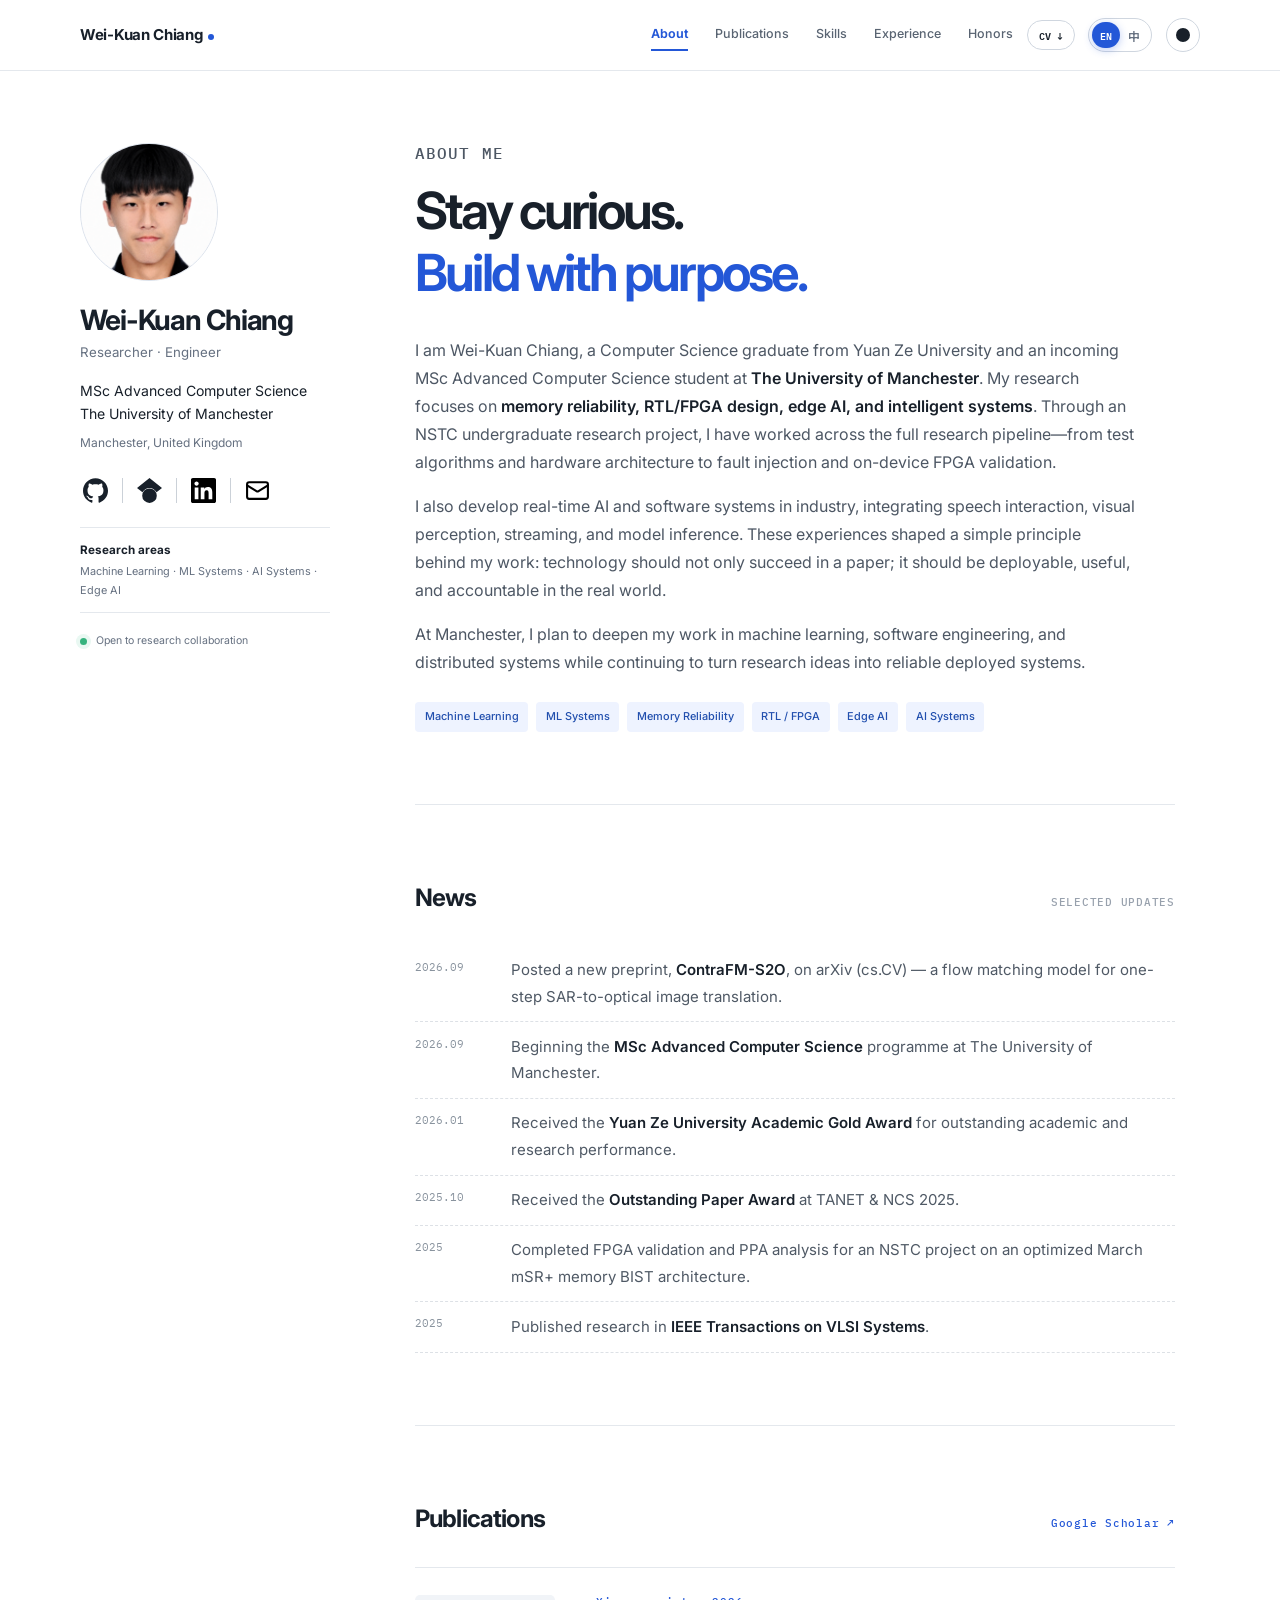
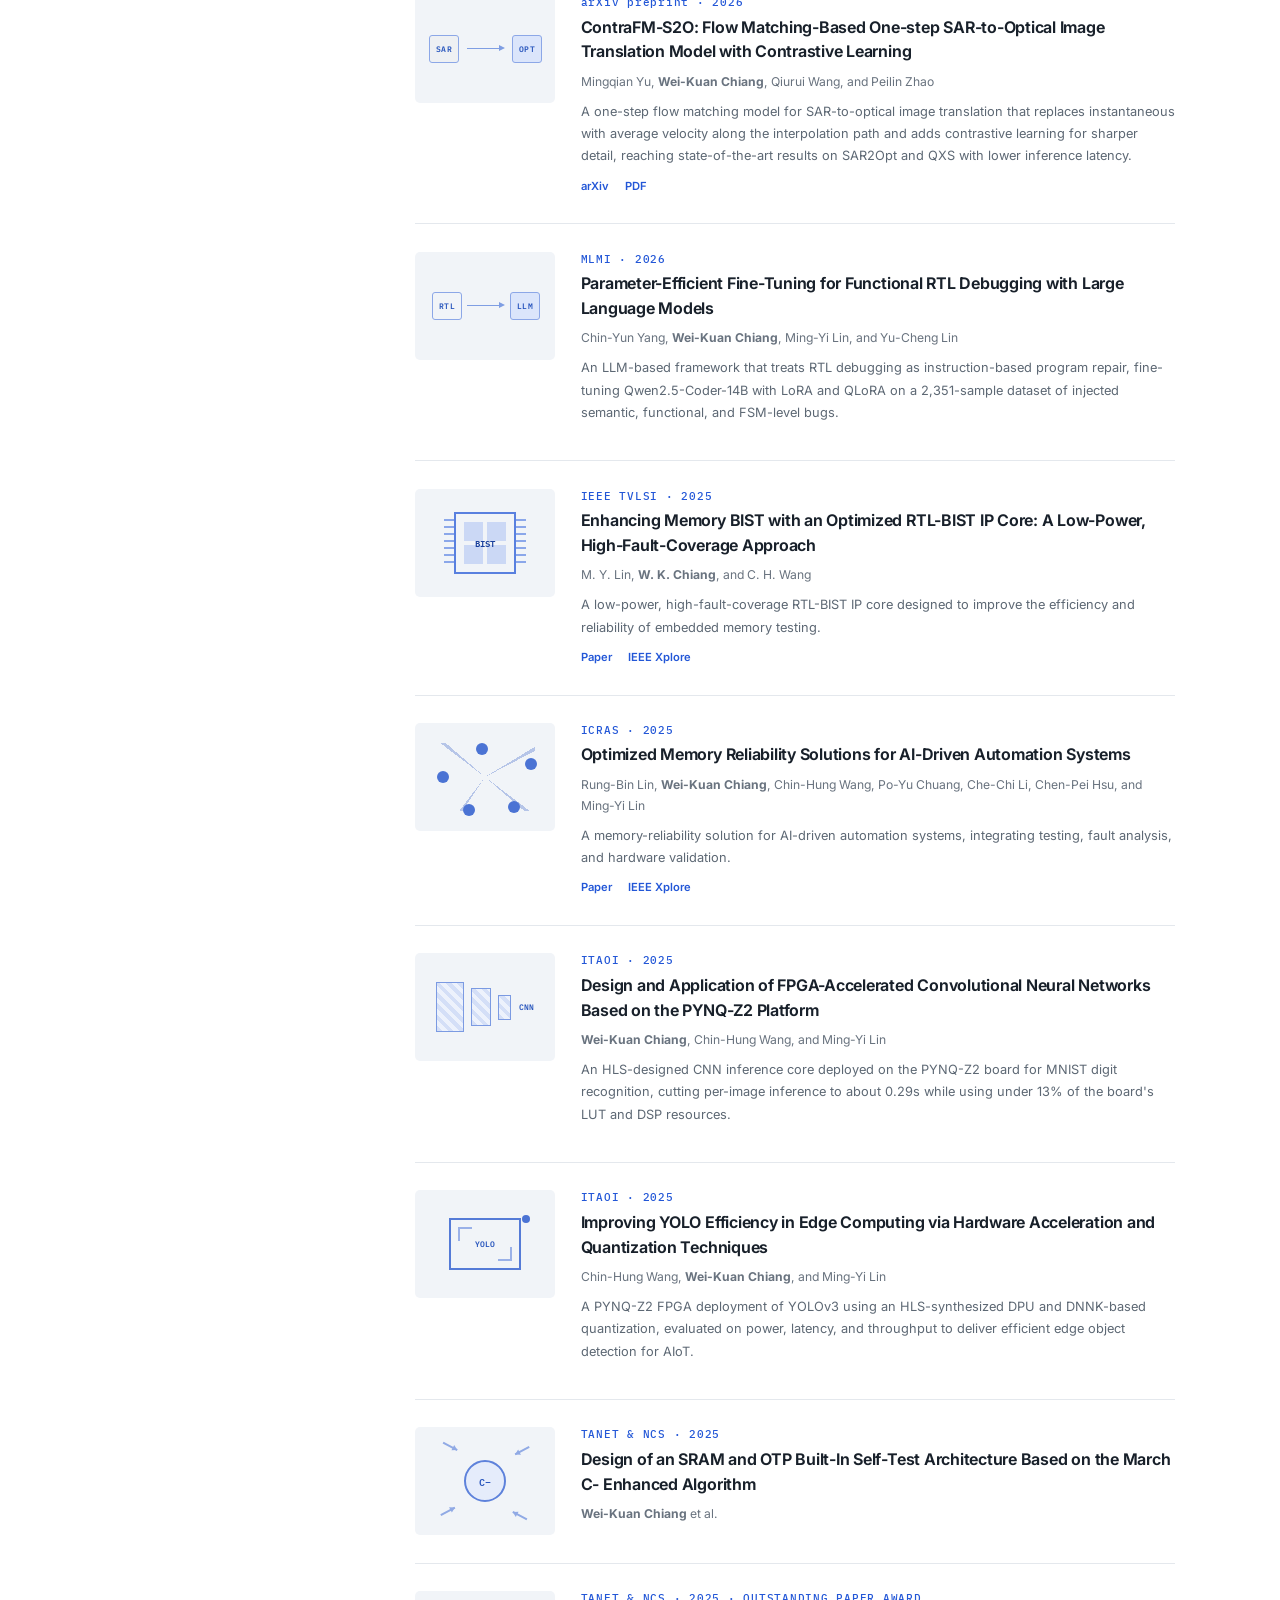
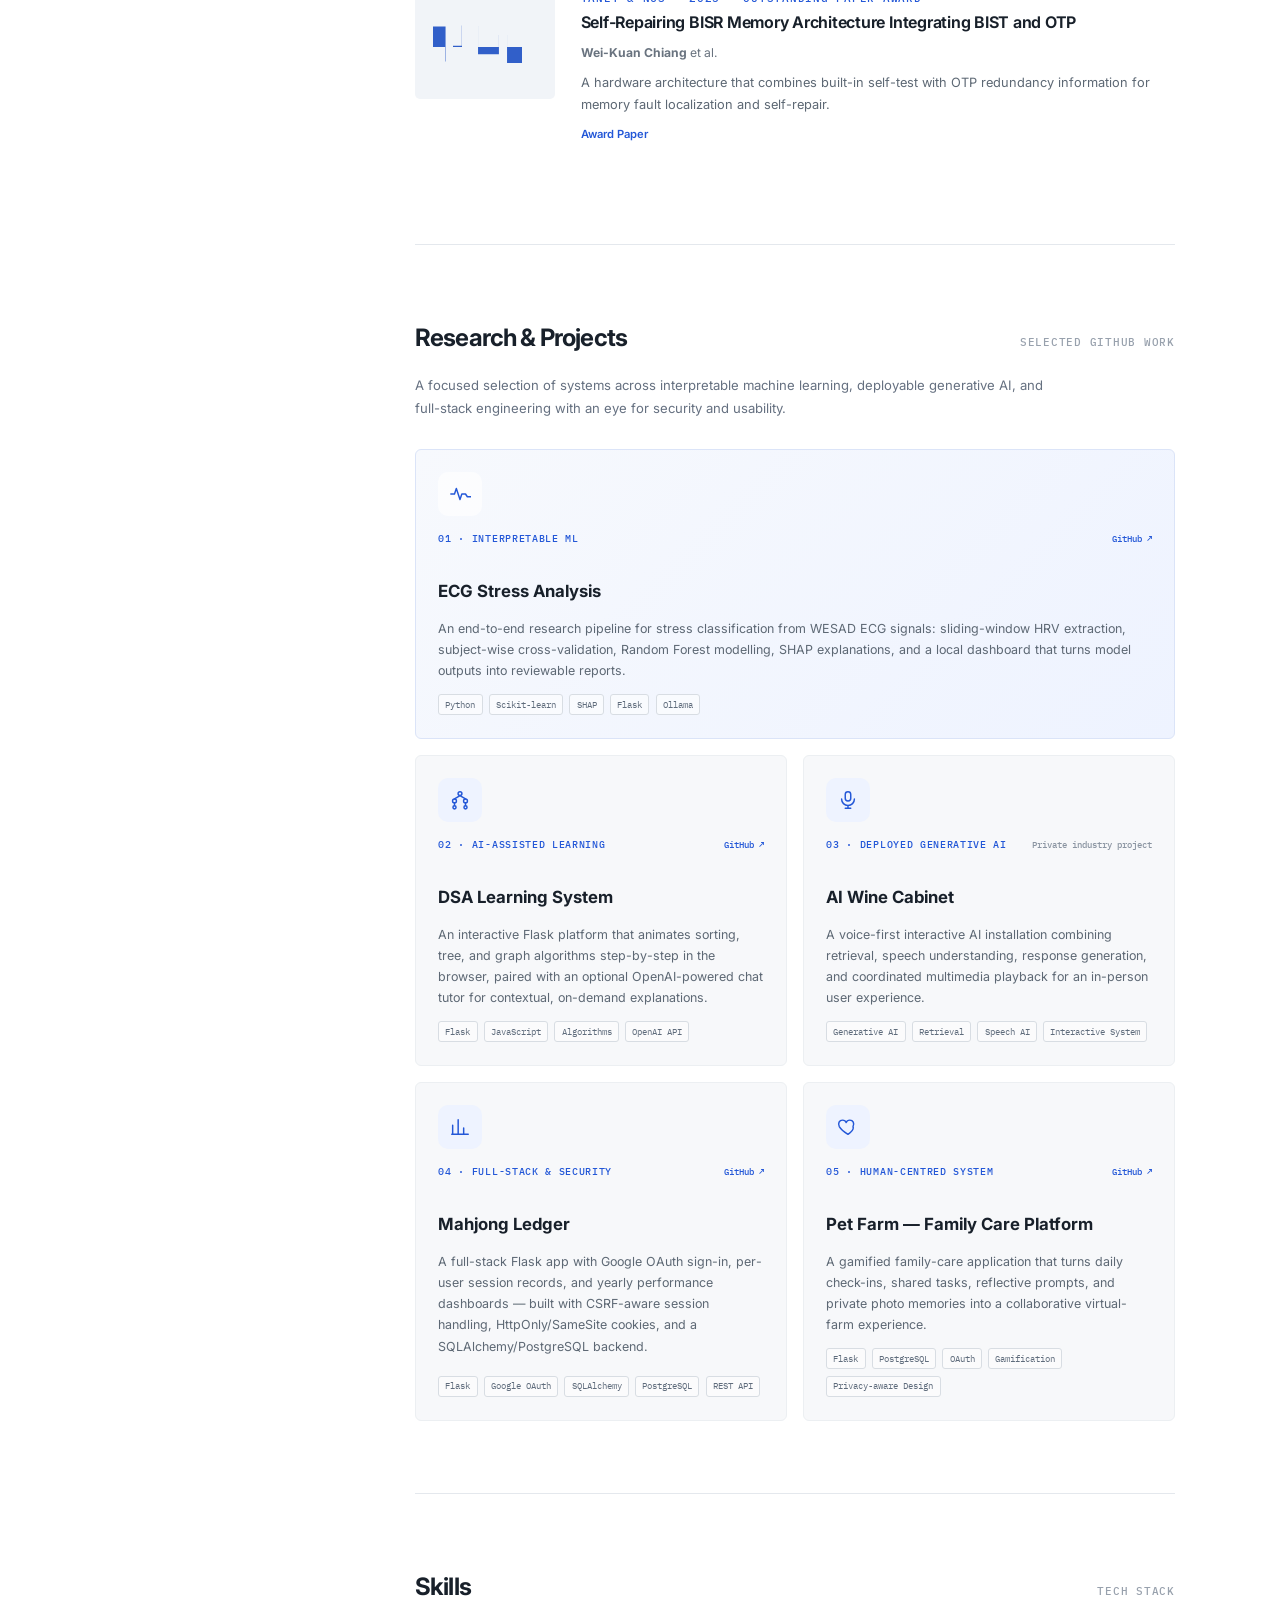
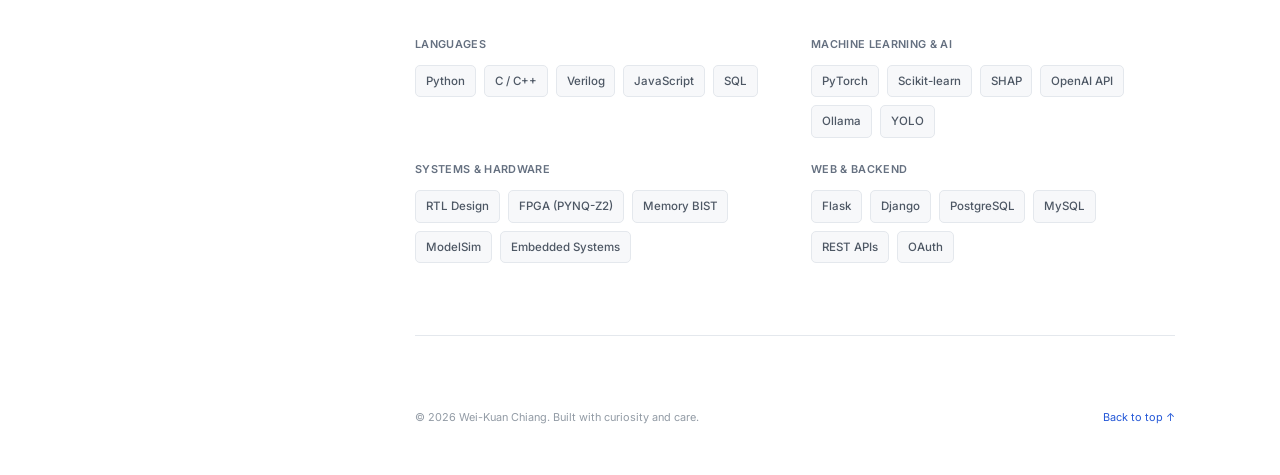
==== commit 4cf5a387: "Add EN/中 language toggle with Traditional Chinese translations Co-Authored-By: Claude Opus 5.5 <nore" ====
--- a/index.html
+++ b/index.html
@@ -1,17 +1,17 @@
 <!doctype html>
-<html lang="zh-Hant">
+<html lang="en">
 <head>
   <meta charset="utf-8"><meta name="viewport" content="width=device-width,initial-scale=1">
   <meta name="description" content="Wei-Kuan Chiang's academic website: memory reliability, FPGA, edge AI, and intelligent systems."><meta name="theme-color" content="#ffffff">
   <meta property="og:type" content="website"><meta property="og:url" content="https://mark2146.github.io/"><meta property="og:title" content="Wei-Kuan Chiang — Researcher · Engineer"><meta property="og:description" content="Memory reliability, RTL/FPGA design, edge AI, and intelligent systems. MSc Advanced Computer Science, The University of Manchester."><meta property="og:image" content="https://mark2146.github.io/assets/profile.png">
   <meta name="twitter:card" content="summary"><meta name="twitter:title" content="Wei-Kuan Chiang — Researcher · Engineer"><meta name="twitter:description" content="Memory reliability, RTL/FPGA design, edge AI, and intelligent systems."><meta name="twitter:image" content="https://mark2146.github.io/assets/profile.png">
-  <title>Wei-Kuan Chiang</title><link rel="icon" href="assets/favicon.svg" type="image/svg+xml"><script>document.documentElement.dataset.theme=localStorage.getItem('theme')||(matchMedia('(prefers-color-scheme: dark)').matches?'dark':'light')</script><link rel="stylesheet" href="styles.css?v=11"><link rel="stylesheet" href="social.css?v=1">
+  <title>Wei-Kuan Chiang</title><link rel="icon" href="assets/favicon.svg" type="image/svg+xml"><script>document.documentElement.dataset.theme=localStorage.getItem('theme')||(matchMedia('(prefers-color-scheme: dark)').matches?'dark':'light');try{document.documentElement.dataset.lang=localStorage.getItem('lang')||'en'}catch(e){}</script><link rel="stylesheet" href="styles.css?v=12"><link rel="stylesheet" href="social.css?v=1">
 </head>
 <body>
   <div class="scroll-progress"></div>
   <a class="skip" href="#content">Skip to main content</a>
   <header class="site-header">
-    <div class="header-inner"><a class="wordmark" href="#top">Wei-Kuan Chiang</a><div class="header-actions"><button class="menu-toggle" type="button" aria-expanded="false" aria-controls="main-navigation" aria-label="Open navigation"><span></span><span></span><span></span></button><nav id="main-navigation" aria-label="Main navigation"><a href="#about">About</a><a href="#publications">Publications</a><a href="#skills">Skills</a><a href="experience.html">Experience</a><a href="honors.html">Honors</a></nav><a class="cv-button" href="assets/Wei-Kuan-Chiang-CV.pdf" download>CV <span aria-hidden="true">↓</span></a><button class="theme-toggle" type="button" aria-label="Switch to dark mode" title="Switch color theme"><span aria-hidden="true"></span></button></div></div>
+    <div class="header-inner"><a class="wordmark" href="#top">Wei-Kuan Chiang</a><div class="header-actions"><button class="menu-toggle" type="button" aria-expanded="false" aria-controls="main-navigation" aria-label="Open navigation"><span></span><span></span><span></span></button><nav id="main-navigation" aria-label="Main navigation"><a href="#about">About</a><a href="#publications">Publications</a><a href="#skills">Skills</a><a href="experience.html">Experience</a><a href="honors.html">Honors</a></nav><a class="cv-button" href="assets/Wei-Kuan-Chiang-CV.pdf" download>CV <span aria-hidden="true">↓</span></a><button class="lang-toggle" type="button" aria-label="切換為中文" title="切換為中文"><span data-lang="en">EN</span><span data-lang="zh">中</span></button><button class="theme-toggle" type="button" aria-label="Switch to dark mode" title="Switch color theme"><span aria-hidden="true"></span></button></div></div>
   </header>
   <main id="content" class="layout" tabindex="-1">
     <aside class="profile" id="top">
@@ -117,5 +117,5 @@
       <footer><p>© 2026 Wei-Kuan Chiang. Built with curiosity and care.</p><a href="#top">Back to top ↑</a></footer>
     </div>
   </main>
-  <script src="app.js?v=5"></script>
+  <script src="i18n.js?v=1"></script><script src="app.js?v=5"></script>
 </body></html>
--- a/styles.css
+++ b/styles.css
@@ -72,3 +72,11 @@
 .skill-tags li:hover{border-color:var(--blue);color:var(--blue);transform:translateY(-1px)}
 html[data-theme="dark"] .skill-tags li{color:#c1cad5}
 @media(max-width:700px){.skills-grid{grid-template-columns:1fr;gap:1.6rem}}
+
+/* Language toggle (EN / 中) */
+.lang-toggle{position:relative;isolation:isolate;display:inline-grid;grid-template-columns:1fr 1fr;align-items:center;height:34px;padding:3px;border:1px solid #cfd6df;border-radius:999px;background:var(--paper);color:var(--muted);cursor:pointer;transition:border-color .22s ease,background-color .22s ease,transform .15s ease}.lang-toggle:before{content:"";position:absolute;z-index:-1;top:3px;bottom:3px;left:3px;width:calc(50% - 3px);border-radius:999px;background:var(--blue);box-shadow:0 2px 8px rgba(35,87,215,.3);transition:transform .32s cubic-bezier(.5,.05,.2,1.25)}html[data-lang="zh"] .lang-toggle:before{transform:translateX(100%)}.lang-toggle span{min-width:28px;line-height:26px;text-align:center;font:600 .62rem var(--mono);letter-spacing:.04em;transition:color .22s ease}.lang-toggle [data-lang="zh"]{font:600 .74rem var(--sans);letter-spacing:0}html:not([data-lang="zh"]) .lang-toggle [data-lang="en"],html[data-lang="zh"] .lang-toggle [data-lang="zh"]{color:#fff}.lang-toggle:hover{border-color:var(--blue)}.lang-toggle:active{transform:scale(.94)}.lang-toggle:focus-visible{outline:2px solid var(--blue);outline-offset:2px}html[data-theme="dark"] .lang-toggle{border-color:#627082}html[data-theme="dark"] .lang-toggle:before{box-shadow:0 2px 10px rgba(145,176,255,.25)}html[data-theme="dark"]:not([data-lang="zh"]) .lang-toggle [data-lang="en"],html[data-theme="dark"][data-lang="zh"] .lang-toggle [data-lang="zh"]{color:#11171f}
+main,.site-header nav,footer{transition:opacity .16s ease}body.lang-fading main,body.lang-fading .site-header nav{opacity:0}
+html[lang="zh-Hant"] .intro>h2,html[lang="zh-Hant"] .page-intro h1{letter-spacing:-.01em}html[lang="zh-Hant"] .kicker,html[lang="zh-Hant"] .project-index,html[lang="zh-Hant"] .section-title span{letter-spacing:.12em}
+@media(max-width:700px){.lang-toggle{height:32px}.lang-toggle span{min-width:25px;line-height:24px}}
+@media(max-width:380px){.wordmark{font-size:.84rem;white-space:nowrap}.header-actions{gap:.3rem}.cv-button{padding:.28rem .5rem}}
+@media(prefers-reduced-motion:reduce){.lang-toggle:before,main,.site-header nav,footer{transition:none}}
